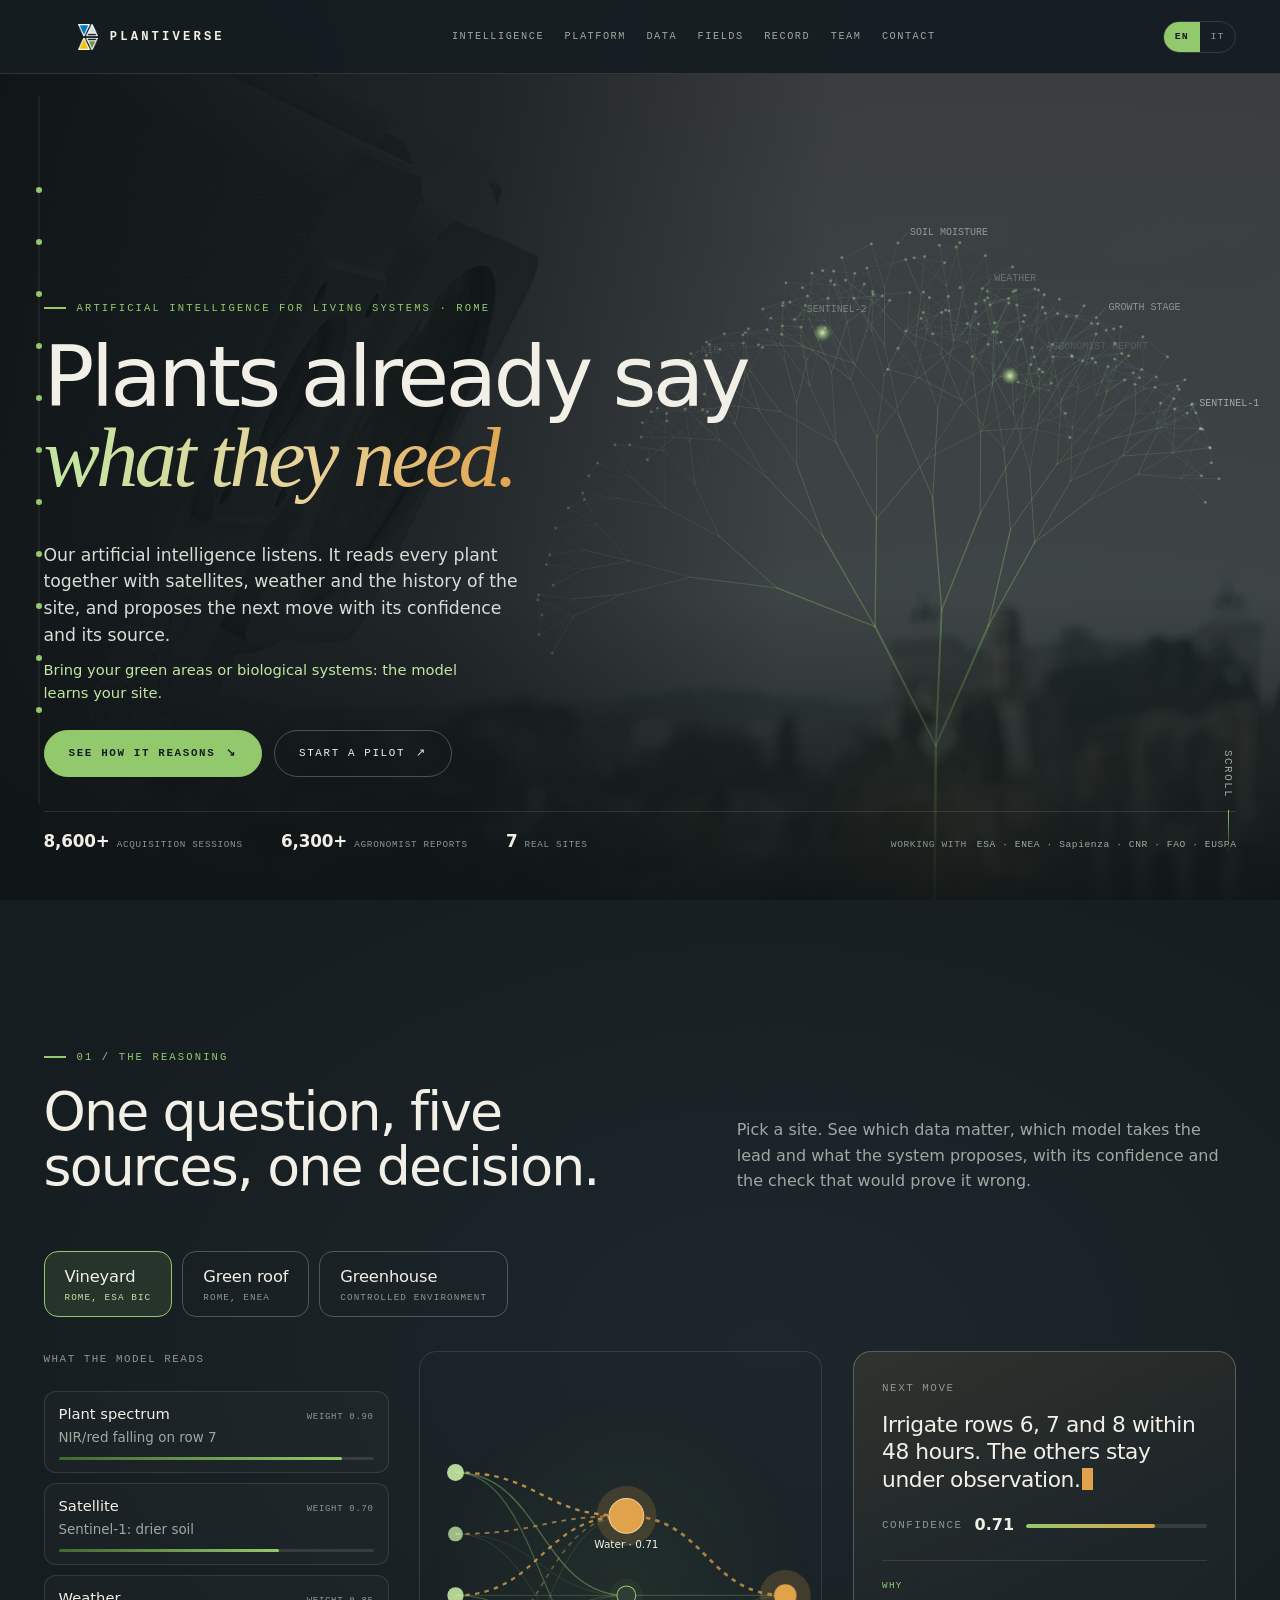
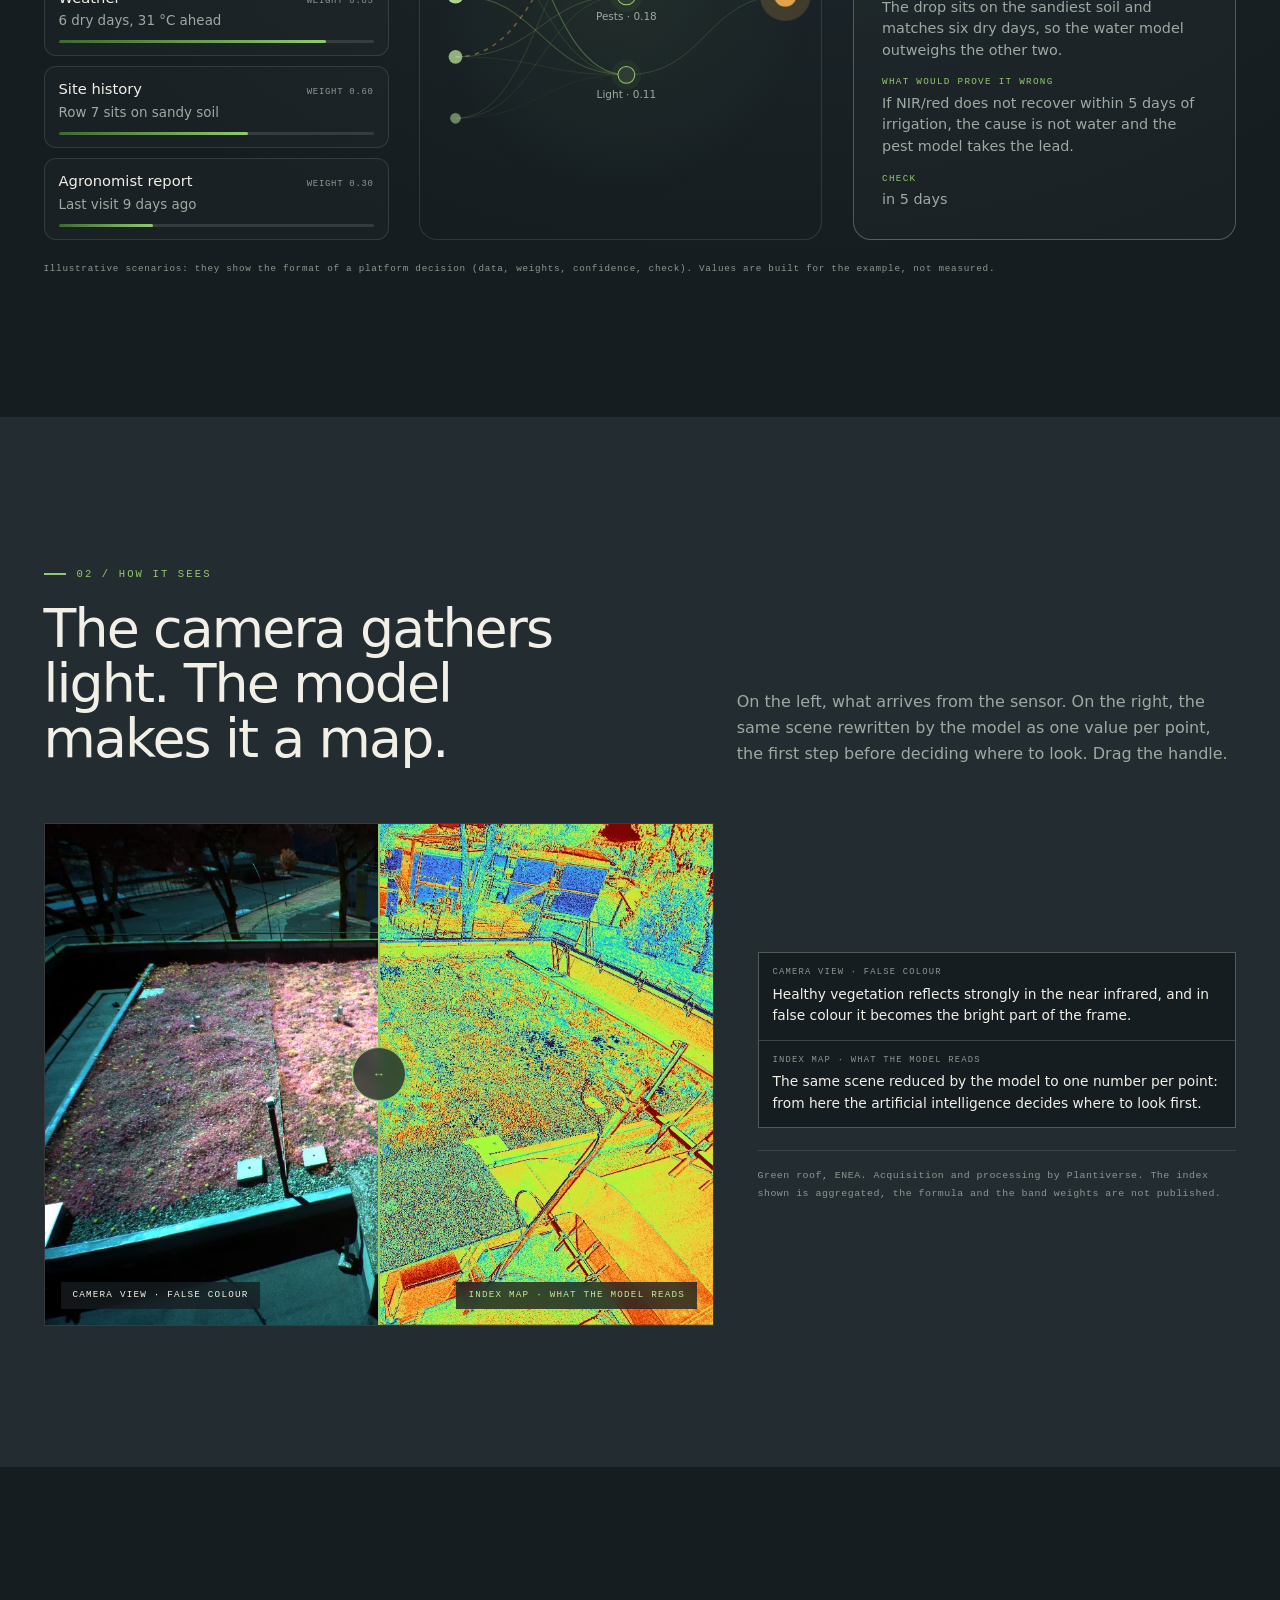
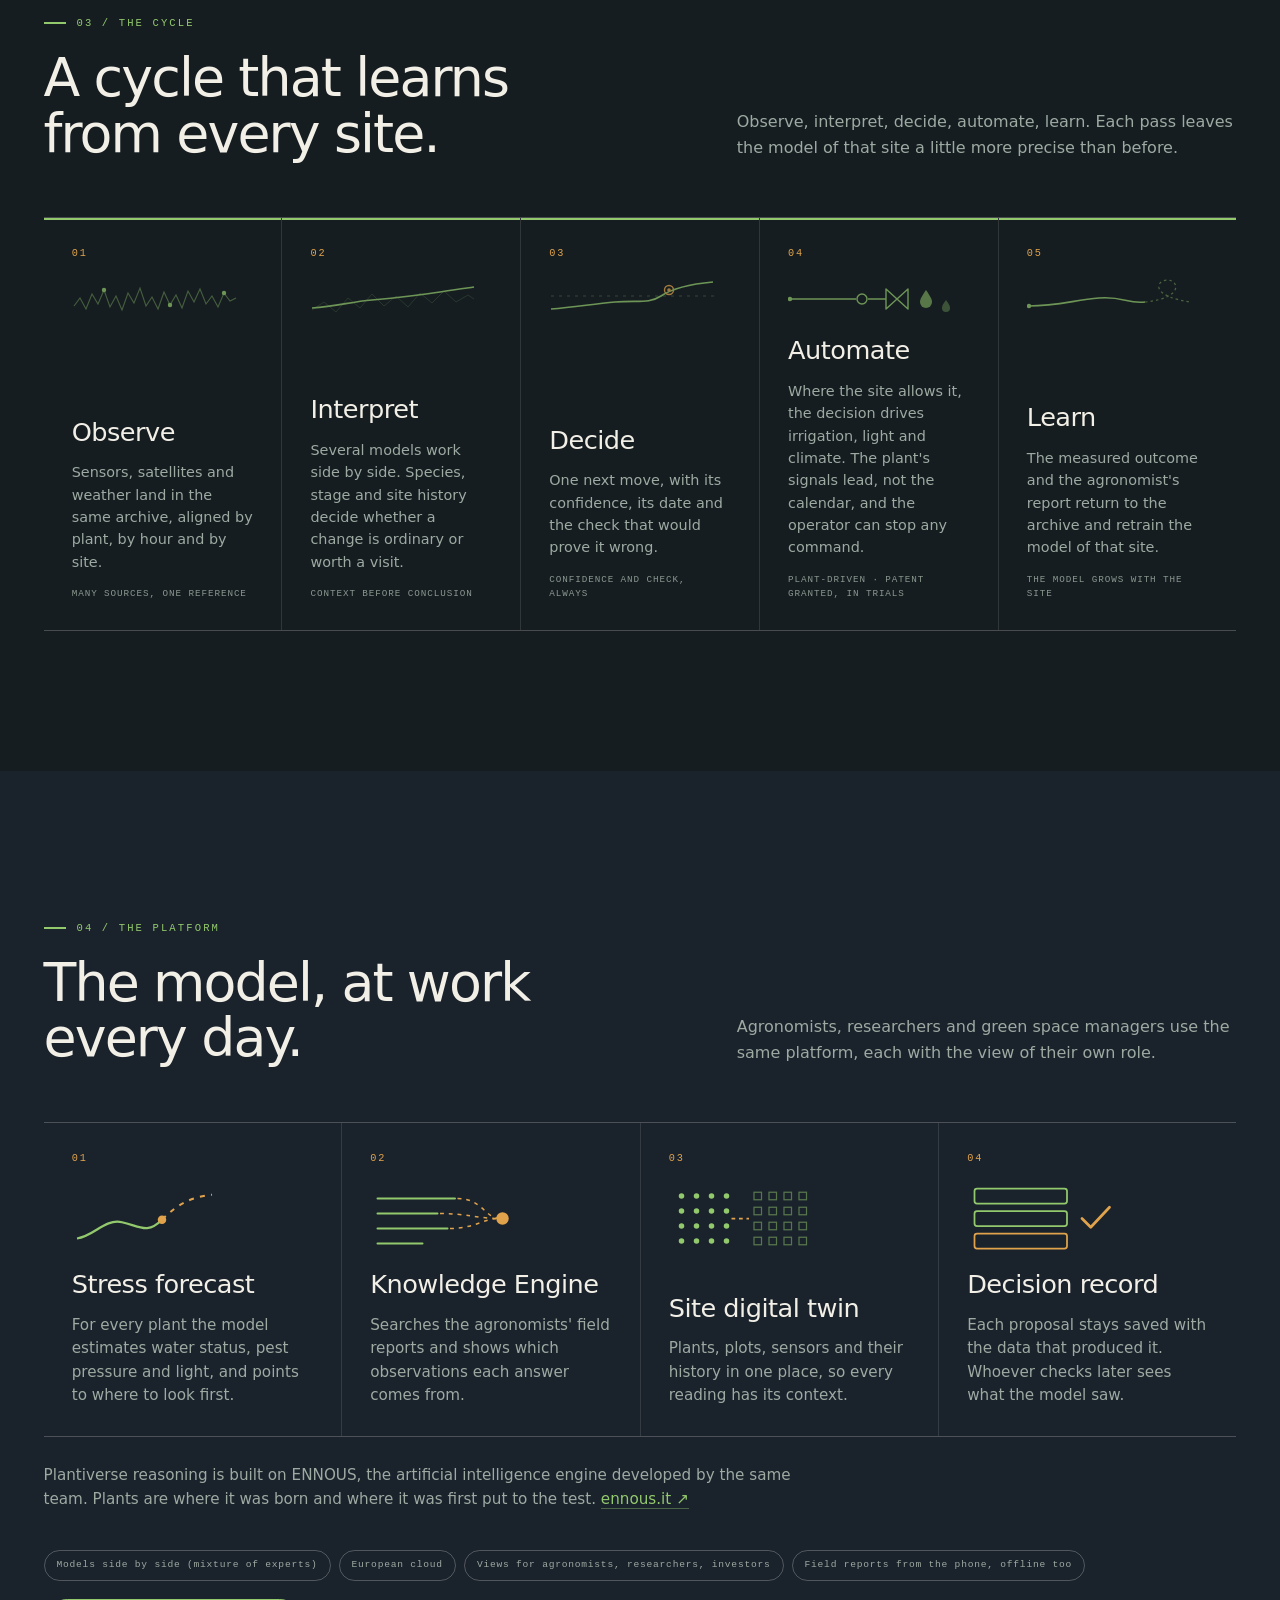
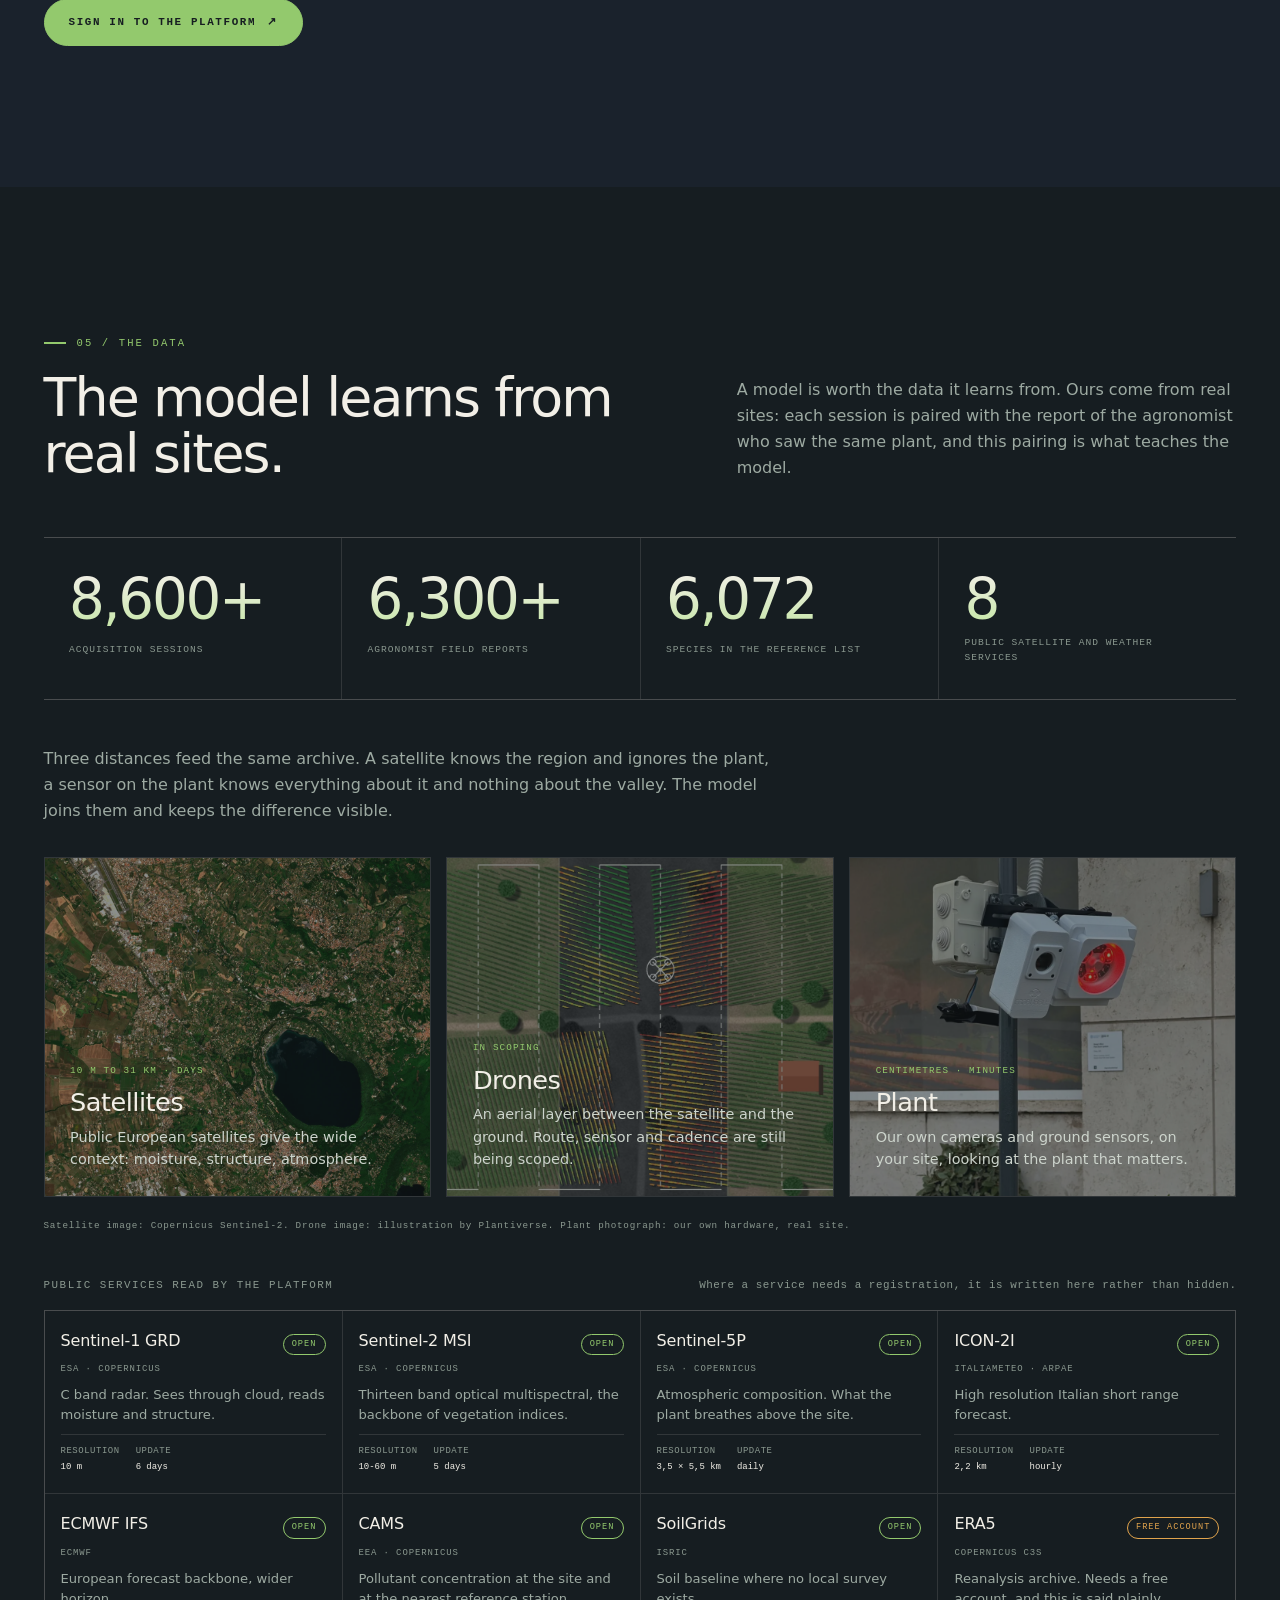
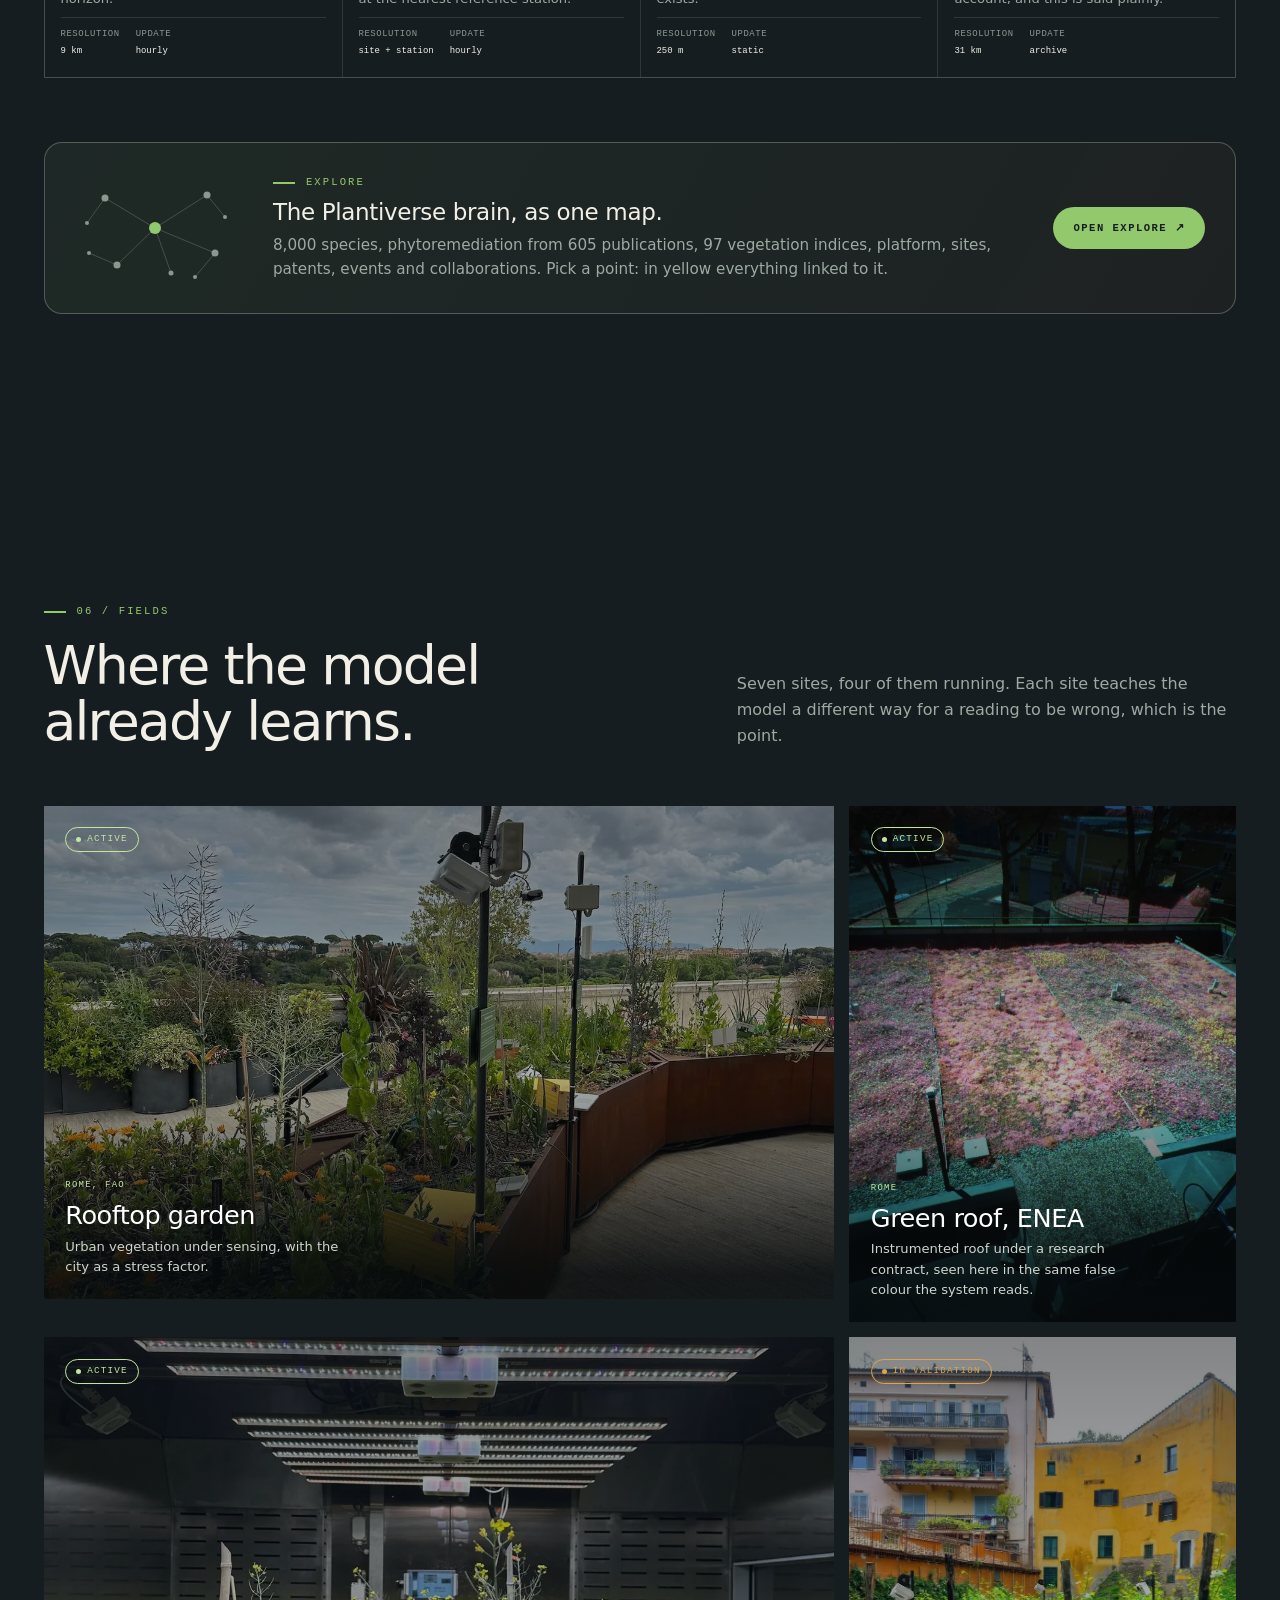
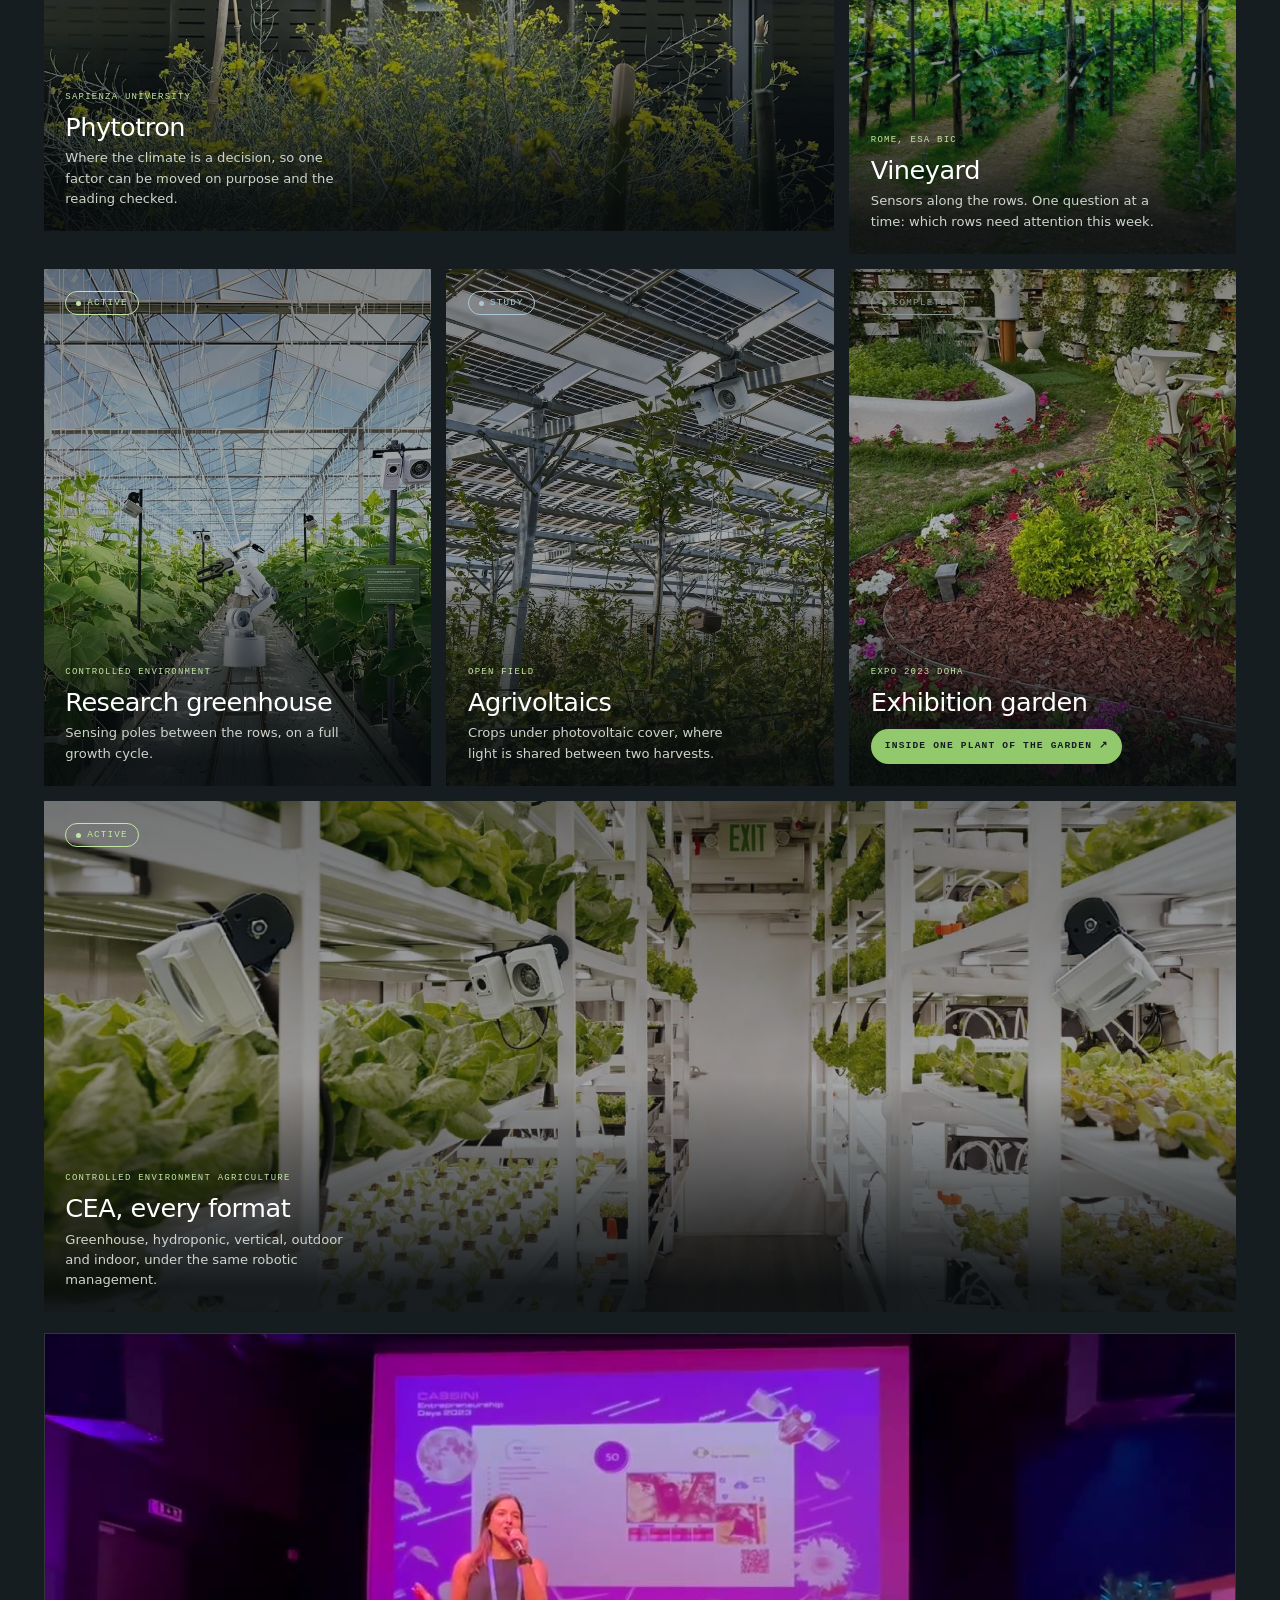
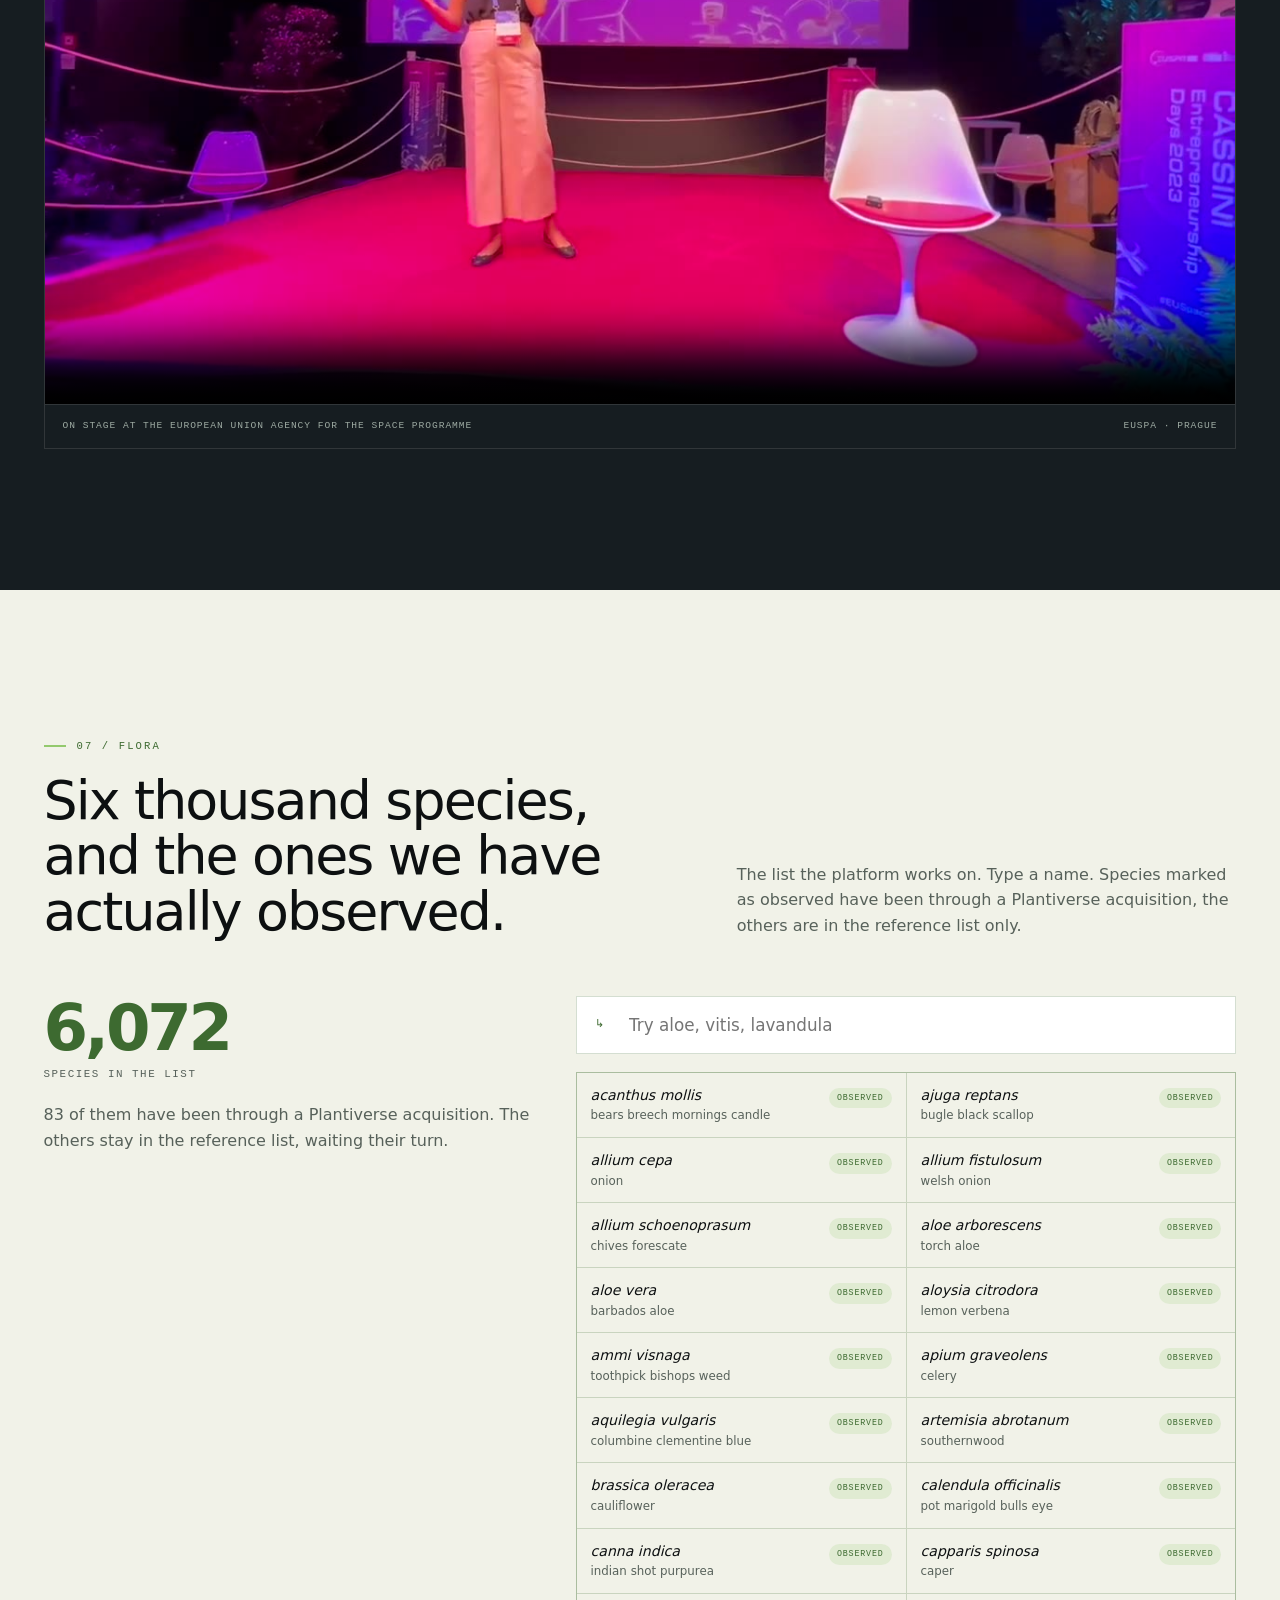
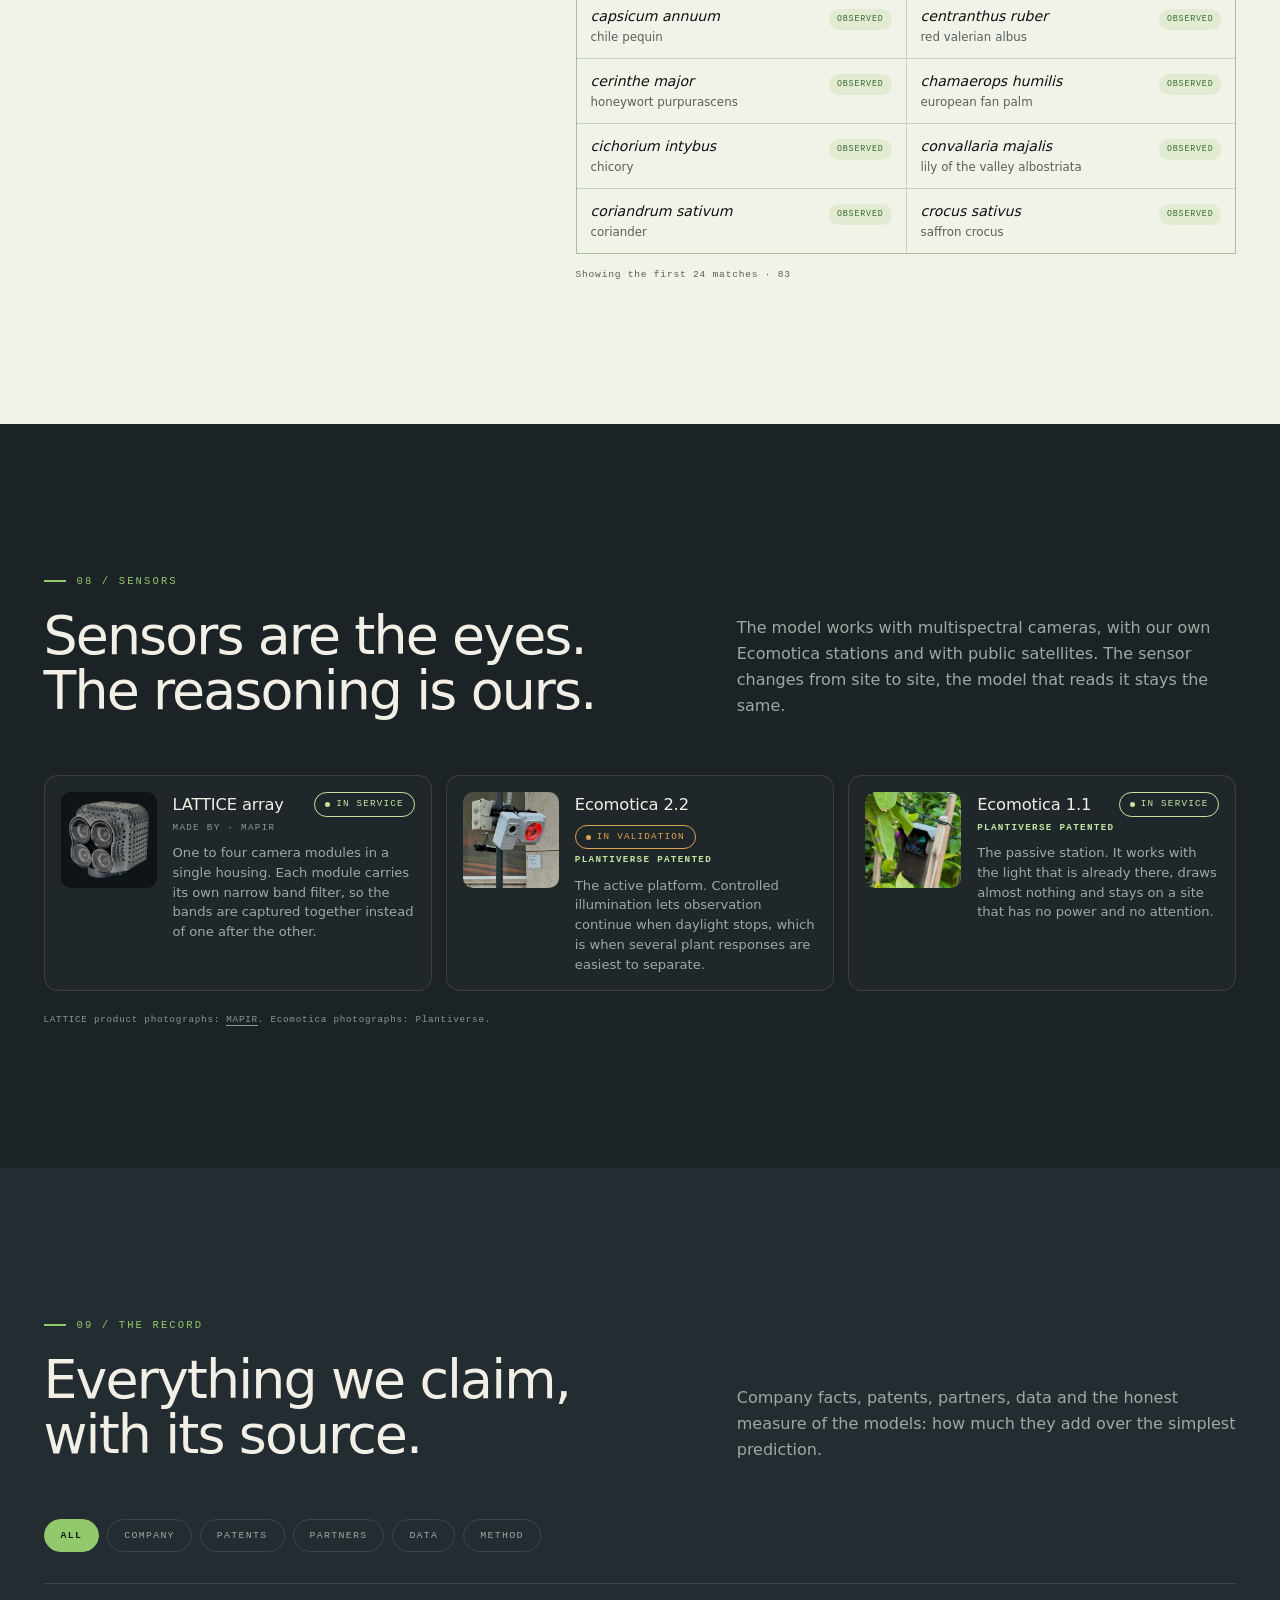
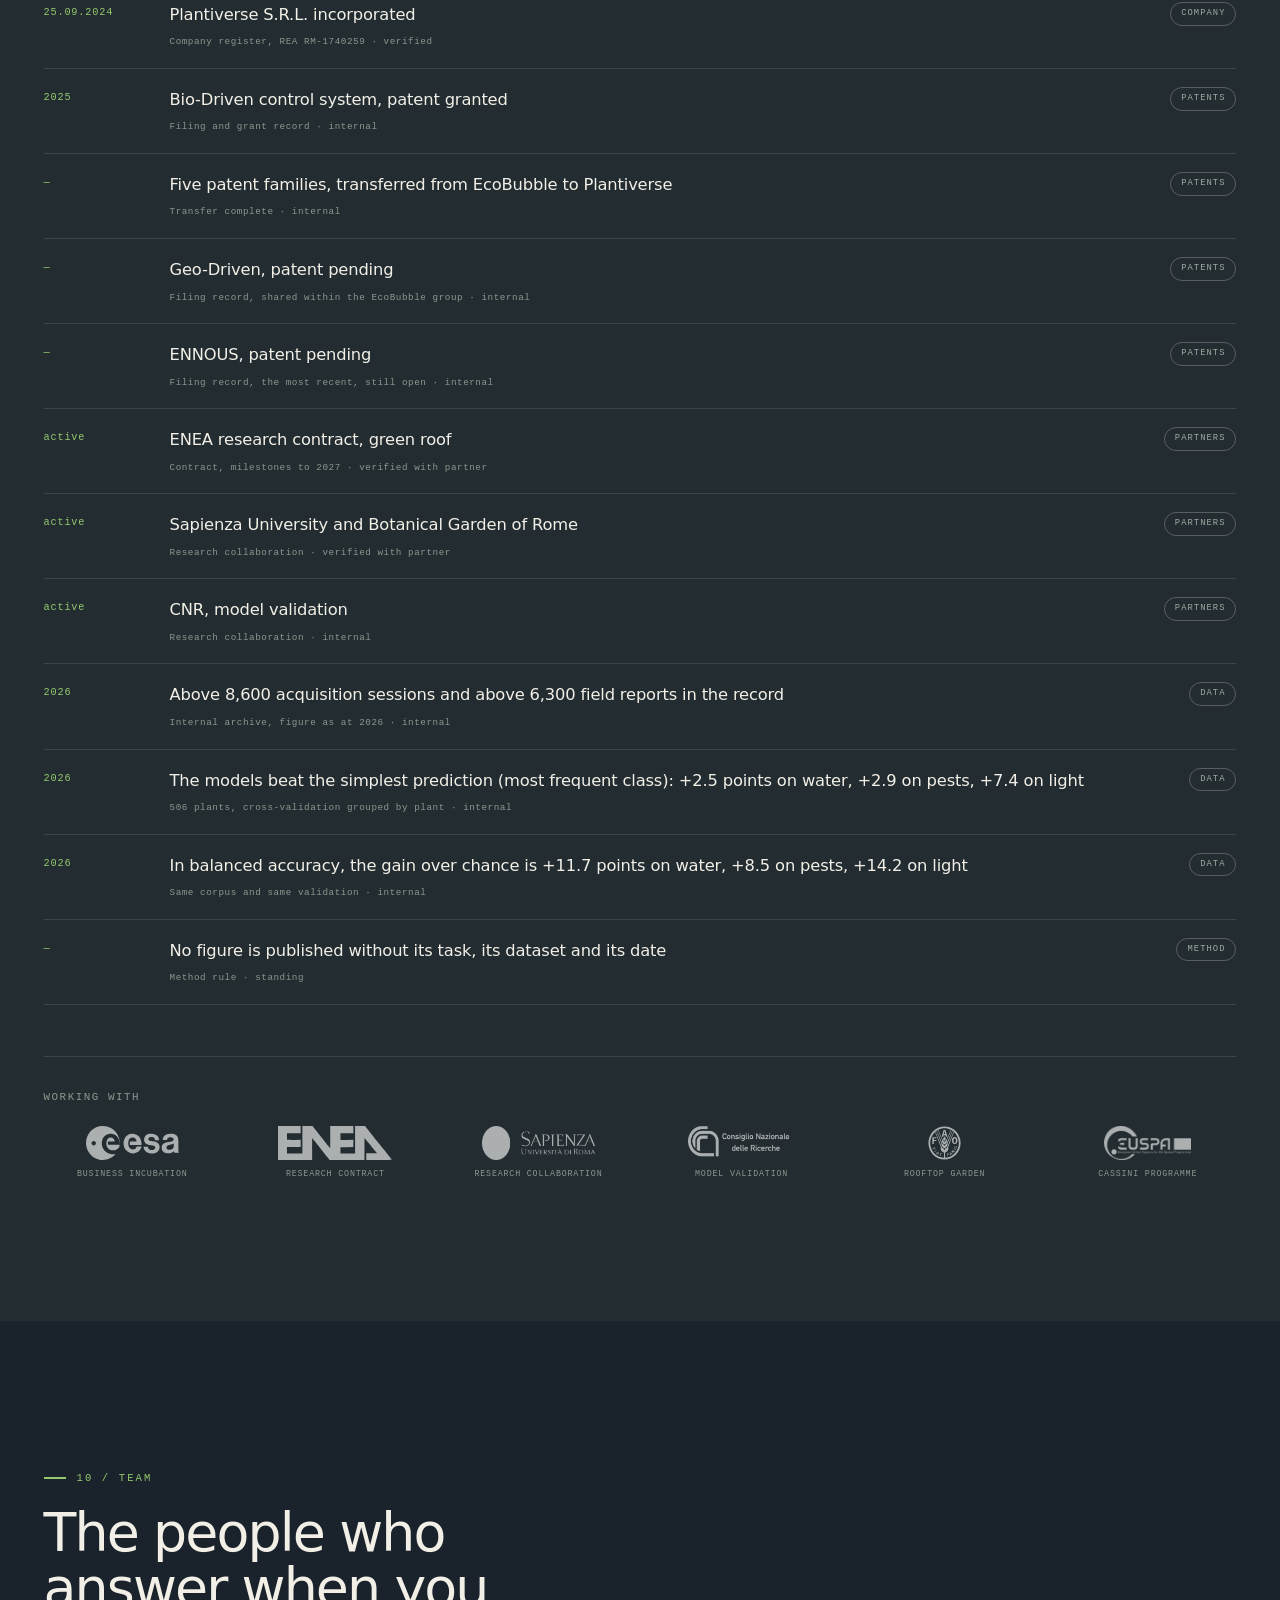
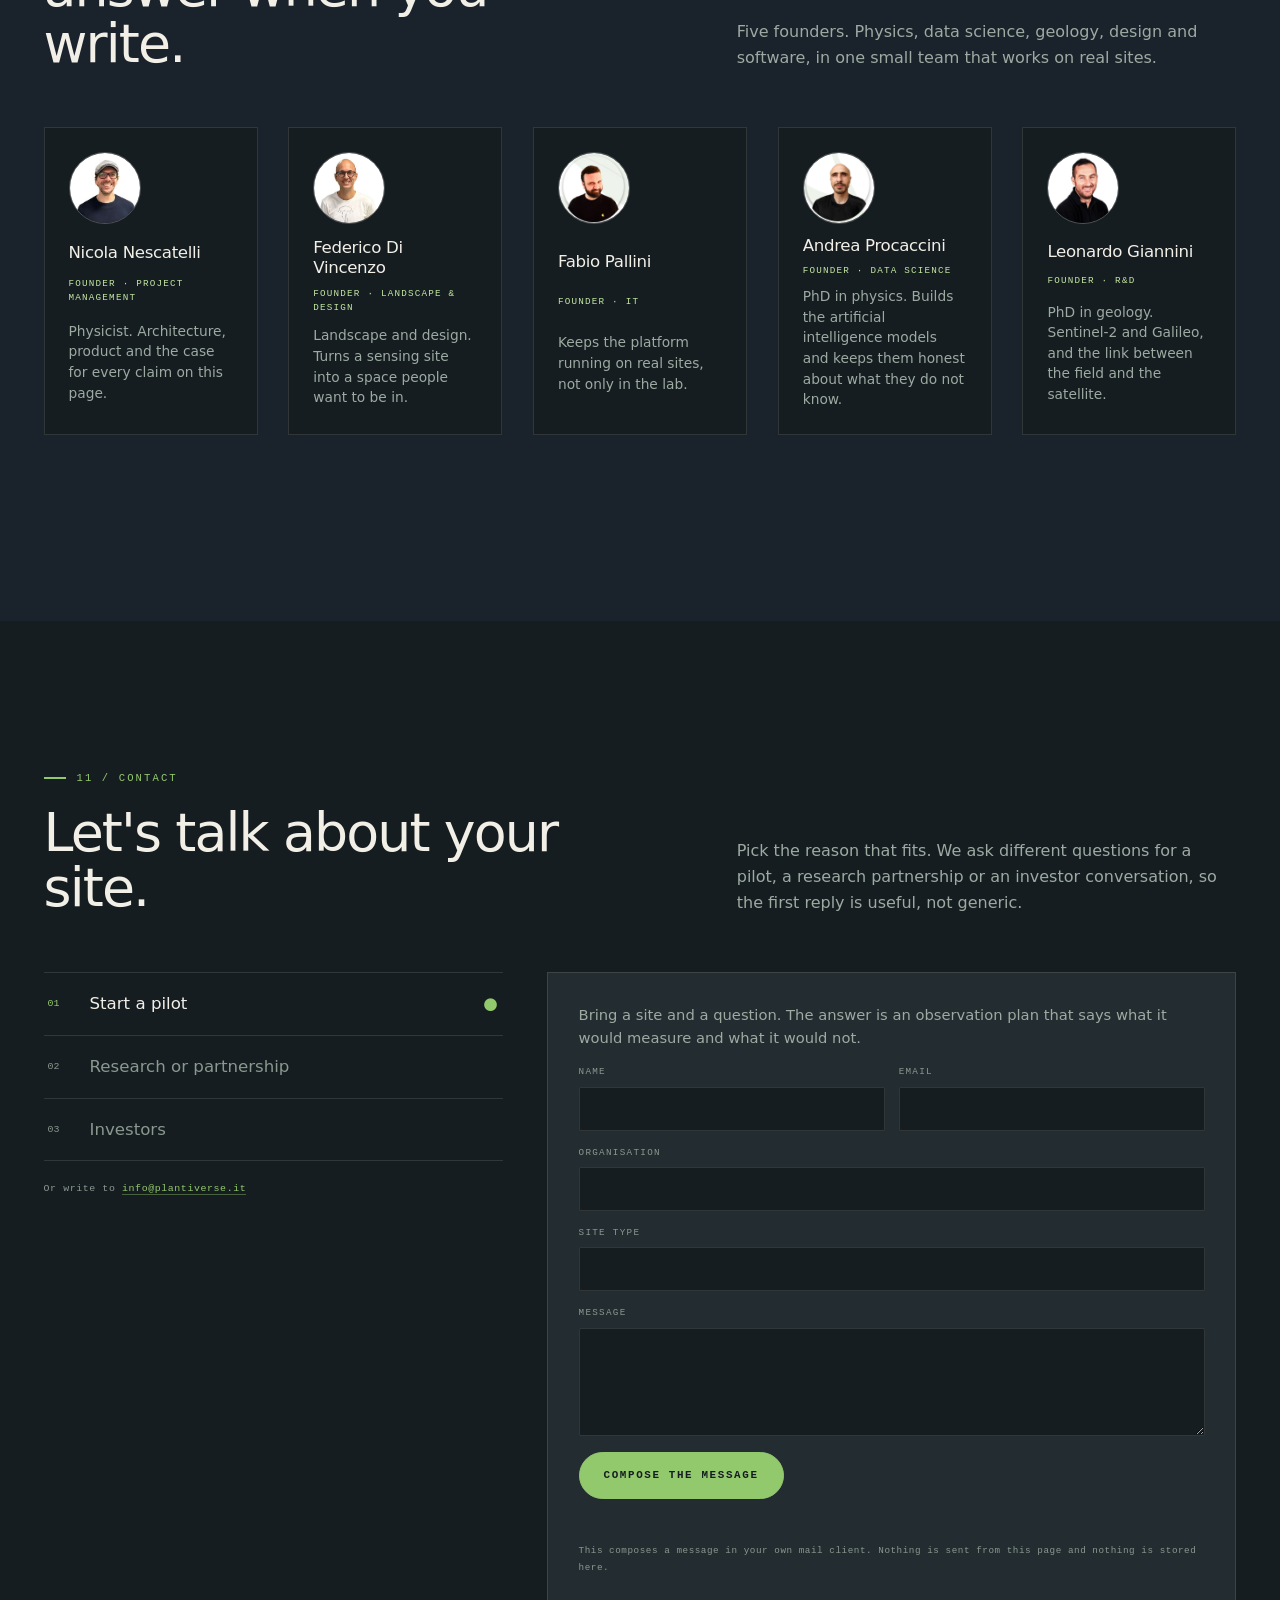
==== index.html @ 6e0a0356 "Sito Plantiverse: versione AI ufficiale con Esplora e privacy" ====
<!doctype html>
<html lang="en">
<head>
<meta charset="utf-8">
<meta name="viewport" content="width=device-width, initial-scale=1">
<meta name="theme-color" content="#11171a">
<title>Plantiverse · artificial intelligence that listens to plants</title>
<meta name="description" content="Plantiverse builds artificial intelligence for living systems: models that read every plant together with satellites, weather and site history, and propose the next move with its confidence and its source.">
<meta name="author" content="Plantiverse S.R.L.">
<meta name="robots" content="index,follow">
<link rel="canonical" href="https://www.plantiverse.it/">
<meta property="og:type" content="website">
<meta property="og:site_name" content="Plantiverse">
<meta property="og:locale" content="en_GB">
<meta property="og:title" content="Plantiverse · artificial intelligence that listens to plants">
<meta property="og:description" content="Models that read every plant together with satellites, weather and site history, and propose the next move with its confidence and its source.">
<meta property="og:image" content="assets/brand/og-card.jpg">
<meta property="og:image:width" content="1200">
<meta property="og:image:height" content="630">
<meta name="twitter:card" content="summary_large_image">
<meta name="twitter:image" content="assets/brand/og-card.jpg">
<link rel="icon" type="image/png" href="assets/brand/favicon-128.png">
<link rel="apple-touch-icon" href="assets/brand/favicon-128.png">
<link rel="stylesheet" href="assets/css/nova.css">
<link rel="stylesheet" href="assets/css/ai.css">
<noscript><style>.rise{opacity:1;transform:none}</style></noscript>
<script type="application/ld+json">
{
  "@context": "https://schema.org",
  "@type": "Organization",
  "name": "Plantiverse S.R.L.",
  "url": "https://www.plantiverse.it/",
  "description": "Spinoff of EcoBubble building artificial intelligence for living systems: models side by side that read plant sensing, satellites, weather and site history, with a digital twin and decision support.",
  "foundingDate": "2024-09-25",
  "email": "info@plantiverse.it",
  "address": { "@type": "PostalAddress", "streetAddress": "Via Benadir 8", "postalCode": "00199", "addressLocality": "Rome", "addressCountry": "IT" },
  "parentOrganization": { "@type": "Organization", "name": "EcoBubble" },
  "knowsAbout": ["artificial intelligence", "machine learning for plants", "decision support", "digital twin", "multispectral sensing", "precision viticulture", "controlled environment agriculture"]
}
</script>
</head>
<body>

<a class="skip" href="#main" data-i18n="skip">Skip to content</a>

<nav class="spine" id="spine" aria-label="Section index">
  <span class="spine__fill" id="spineFill" aria-hidden="true"></span>
  <div class="spine__list">
    <a class="spine__dot" href="#mind" data-sec="mind"><i></i><span data-i18n="nav.mind">Intelligence</span></a>
    <a class="spine__dot" href="#machine" data-sec="machine"><i></i><span data-i18n="nav.machine">Vision</span></a>
    <a class="spine__dot" href="#sequence" data-sec="sequence"><i></i><span data-i18n="nav.sequence">Cycle</span></a>
    <a class="spine__dot" href="#platform" data-sec="platform"><i></i><span data-i18n="nav.platform">Platform</span></a>
    <a class="spine__dot" href="#data" data-sec="data"><i></i><span data-i18n="nav.data">Data</span></a>
    <a class="spine__dot" href="#fields" data-sec="fields"><i></i><span data-i18n="nav.fields">Fields</span></a>
    <a class="spine__dot" href="#flora" data-sec="flora"><i></i><span data-i18n="nav.flora">Flora</span></a>
    <a class="spine__dot" href="#instruments" data-sec="instruments"><i></i><span data-i18n="nav.instruments">Sensors</span></a>
    <a class="spine__dot" href="#record" data-sec="record"><i></i><span data-i18n="nav.record">Record</span></a>
    <a class="spine__dot" href="#team" data-sec="team"><i></i><span data-i18n="nav.team">Team</span></a>
    <a class="spine__dot" href="#contact" data-sec="contact"><i></i><span data-i18n="nav.contact">Contact</span></a>
  </div>
</nav>

<header class="top">
  <div class="wrap top__in">
    <a class="brand" href="#top" aria-label="Plantiverse, home">
      <img src="assets/brand/mark-white-96.png" srcset="assets/brand/mark-white-96.png 96w, assets/brand/mark-white-192.png 192w" width="96" height="126" alt="" aria-hidden="true">
      <span>PLANTIVERSE</span>
    </a>
    <nav class="nav" aria-label="Primary">
      <a href="#mind" data-i18n="nav.mind">Intelligence</a>
      <a href="#platform" data-i18n="nav.platform">Platform</a>
      <a href="#data" data-i18n="nav.data">Data</a>
      <a href="#fields" data-i18n="nav.fields">Fields</a>
      <a href="#record" data-i18n="nav.record">Record</a>
      <a href="#team" data-i18n="nav.team">Team</a>
      <a href="#contact" data-i18n="nav.contact">Contact</a>
    </nav>
    <div class="top__side">
      <div class="lang" role="group" data-i18n-aria="lang.aria" aria-label="Language">
        <button type="button" data-lang="en" aria-pressed="true">EN</button>
        <button type="button" data-lang="it" aria-pressed="false">IT</button>
      </div>
      <button class="burger" type="button" id="burger" aria-expanded="false" aria-controls="drawer">
        <i aria-hidden="true"><b></b><b></b><b></b></i><span data-menu-label data-i18n="nav.menu">Menu</span>
      </button>
    </div>
  </div>
</header>

<nav class="drawer" id="drawer" aria-label="Mobile">
  <a href="#mind"><span data-i18n="nav.mind">Intelligence</span><span>01</span></a>
  <a href="#machine"><span data-i18n="nav.machine">Vision</span><span>02</span></a>
  <a href="#sequence"><span data-i18n="nav.sequence">Cycle</span><span>03</span></a>
  <a href="#platform"><span data-i18n="nav.platform">Platform</span><span>04</span></a>
  <a href="#data"><span data-i18n="nav.data">Data</span><span>05</span></a>
  <a href="#fields"><span data-i18n="nav.fields">Fields</span><span>06</span></a>
  <a href="#flora"><span data-i18n="nav.flora">Flora</span><span>07</span></a>
  <a href="#instruments"><span data-i18n="nav.instruments">Sensors</span><span>08</span></a>
  <a href="#record"><span data-i18n="nav.record">Record</span><span>09</span></a>
  <a href="#team"><span data-i18n="nav.team">Team</span><span>10</span></a>
  <a href="#contact"><span data-i18n="nav.contact">Contact</span><span>11</span></a>
</nav>

<main id="main"><span id="top"></span>

<!-- ===== hero: the plant as a neural network ===== -->
<section class="hero hero--ai">
  <div class="hero__bg hero__bg--ai">
    <img class="hero__photo" src="assets/img/photo-rome-band-1600.webp"
         srcset="assets/img/photo-rome-band-960.webp 960w, assets/img/photo-rome-band-1600.webp 1600w"
         sizes="100vw" alt="" aria-hidden="true" fetchpriority="high" decoding="async">
    <canvas id="neural" role="img" data-i18n-aria="hero.canvas" aria-label="A plant drawn as a neural network"></canvas>
  </div>
  <div class="hero__veil hero__veil--ai" aria-hidden="true"></div>
  <div class="wrap">
    <span class="eyebrow" data-i18n="hero.eyebrow">Artificial intelligence for living systems · Rome</span>
    <h1 class="display hero__title" data-i18n-html="hero.title">Plants already say<br><em>what they need.</em></h1>
    <div class="hero__foot">
      <div class="hero__copy">
        <p class="hero__lede" data-i18n="hero.lede">Our artificial intelligence listens.</p>
        <p class="hero__invite" data-i18n="hero.invite">Bring your green areas or biological systems: the model learns your site.</p>
      </div>
      <div class="btn-row">
        <a class="btn btn--fill" href="#mind"><span data-i18n="hero.cta1">See how it reasons</span> <span aria-hidden="true">&#8600;</span></a>
        <a class="btn" href="#contact"><span data-i18n="hero.cta2">Start a pilot</span> <span aria-hidden="true">&#8599;</span></a>
      </div>
    </div>
    <div class="proof">
      <div class="proof__stats" id="proofStats"></div>
      <div class="proof__partners">
        <span class="mono proof__label" data-i18n="rec.partners">Working with</span>
        <span class="proof__names" id="proofPartners"></span>
      </div>
    </div>
  </div>
  <span class="hero__scroll mono" aria-hidden="true"><span data-i18n="hero.scroll">Scroll</span></span>
</section>

<!-- ===== 01 the reasoning ===== -->
<section class="block block--mind" id="mind">
  <div class="wrap">
    <div class="head rise">
      <div>
        <span class="eyebrow" data-i18n="mind.eyebrow">01 / The reasoning</span>
        <h2 class="h2" data-i18n="mind.title">One question, five sources, one decision.</h2>
      </div>
      <p class="lede" data-i18n="mind.lede"></p>
    </div>
    <div class="mind__tabs rise" id="mindTabs" role="tablist"></div>
    <div class="mind rise rise--1">
      <div class="mind__inputs" id="mindInputs"></div>
      <div class="mind__stage"><svg id="mindGraph" viewBox="0 0 508 420" aria-hidden="true" focusable="false"></svg></div>
      <div class="mind__out" id="mindOut" aria-live="polite"></div>
    </div>
    <p class="credit" data-i18n="mind.credit"></p>
  </div>
</section>

<!-- ===== 02 how it sees ===== -->
<section class="block block--panel" id="machine">
  <div class="wrap">
    <div class="head rise">
      <div>
        <span class="eyebrow" data-i18n="machine.eyebrow">02 / How it sees</span>
        <h2 class="h2" data-i18n="machine.title">The camera gathers light. The model makes it a map.</h2>
      </div>
      <p class="lede" data-i18n="machine.lede"></p>
    </div>
    <div class="machine">
      <figure class="wipe rise" id="wipe" role="group" aria-label="Camera view compared with the index map">
        <img src="assets/nova/machine-cir.webp" alt="A green roof seen by the camera in false colour" loading="lazy" decoding="async">
        <img class="wipe__top" src="assets/nova/machine-index.webp" alt="The same roof rendered as an index map" loading="lazy" decoding="async">
        <span class="wipe__bar" aria-hidden="true"></span>
        <span class="wipe__grip"><span class="hidden-note" data-i18n="machine.drag">Drag</span><span aria-hidden="true">&#8596;</span></span>
        <figcaption class="wipe__lab wipe__lab--l" data-i18n="machine.left">Camera view · false colour</figcaption>
        <figcaption class="wipe__lab wipe__lab--r" data-i18n="machine.right">Index map · what the model reads</figcaption>
        <input class="hidden-note" id="wipeRange" type="range" min="0" max="100" value="50" aria-label="Comparison position">
      </figure>
      <div class="rise rise--1">
        <div class="steps-mini" id="wipeCopy"></div>
        <p class="machine__note" data-i18n="machine.note"></p>
      </div>
    </div>
  </div>
</section>

<!-- ===== 03 the cycle ===== -->
<section class="block" id="sequence">
  <div class="wrap">
    <div class="head rise">
      <div>
        <span class="eyebrow" data-i18n="seq.eyebrow">03 / The cycle</span>
        <h2 class="h2" data-i18n="seq.title">A cycle that learns from every site.</h2>
      </div>
      <p class="lede" data-i18n="seq.lede"></p>
    </div>
  </div>
  <div class="wrap"><div class="steps" id="steps"></div></div>
</section>

<!-- ===== 04 platform ===== -->
<section class="block block--midnight" id="platform">
  <div class="wrap">
    <div class="head rise">
      <div>
        <span class="eyebrow" data-i18n="plat.eyebrow">04 / The platform</span>
        <h2 class="h2" data-i18n="plat.title">The model, at work every day.</h2>
      </div>
      <p class="lede" data-i18n="plat.lede"></p>
    </div>
    <div class="caps" id="caps"></div>
    <p class="plat__ennous rise"><span data-i18n="plat.ennous">Plantiverse reasoning is built on ENNOUS, the artificial intelligence engine developed by the same team. Plants are where it was born and where it was first put to the test.</span> <a href="https://www.ennous.it" target="_blank" rel="noopener">ennous.it <span aria-hidden="true">&#8599;</span></a></p>
    <div class="plat__foot rise">
      <div class="chips" id="chips"></div>
      <a class="btn btn--fill" href="https://platform.plantiverse.it/login" target="_blank" rel="noopener"><span data-i18n="plat.cta">Sign in to the platform</span> <span aria-hidden="true">&#8599;</span></a>
    </div>
  </div>
</section>

<!-- ===== 05 data ===== -->
<section class="block" id="data">
  <div class="wrap">
    <div class="head rise">
      <div>
        <span class="eyebrow" data-i18n="data.eyebrow">05 / The data</span>
        <h2 class="h2" data-i18n="data.title">The model learns from real sites.</h2>
      </div>
      <p class="lede" data-i18n="data.lede"></p>
    </div>
    <div class="counters rise" id="counters"></div>
    <p class="lede data__sub rise" data-i18n="data.sub"></p>
    <div class="horizons rise" id="horizons"></div>
    <p class="credit" data-i18n="data.credit"></p>
    <div class="feeds rise rise--1">
      <div class="feeds__head">
        <span class="mono" style="color:var(--on-dark-low)" data-i18n="data.sources">Public services read by the platform</span>
        <span class="mono" style="color:var(--on-dark-low);text-transform:none;letter-spacing:.05em" data-i18n="data.honest"></span>
      </div>
      <div class="feed-grid" id="feeds"></div>
    </div>
    <a class="explore rise" href="esplora.html">
      <svg class="explore__map" viewBox="0 0 160 110" aria-hidden="true">
        <g stroke="currentColor" stroke-width="0.8" opacity="0.45"><path d="M80 55 L30 25 M80 55 L132 22 M80 55 L140 80 M80 55 L42 92 M80 55 L96 100 M30 25 L12 50 M132 22 L150 44 M42 92 L14 80 M140 80 L120 104"/></g>
        <g fill="currentColor"><circle cx="30" cy="25" r="3.5"/><circle cx="132" cy="22" r="3.5"/><circle cx="140" cy="80" r="3.5"/><circle cx="42" cy="92" r="3.5"/><circle cx="96" cy="100" r="2.5"/><circle cx="12" cy="50" r="2"/><circle cx="150" cy="44" r="2"/><circle cx="14" cy="80" r="2"/><circle cx="120" cy="104" r="2"/></g>
        <circle cx="80" cy="55" r="6" class="explore__hub"/>
      </svg>
      <span class="explore__txt">
        <span class="eyebrow" data-i18n="explore.eyebrow">Explore</span>
        <b data-i18n="explore.title">The Plantiverse brain, as one map.</b>
        <span data-i18n="explore.line">Ask about a site, a sensor or a species. The answer is always a published entry with its source, and every link says what two entries share.</span>
      </span>
      <span class="explore__go"><span data-i18n="explore.go">Open Explore</span> <span aria-hidden="true">&#8599;</span></span>
    </a>
  </div>
</section>

<!-- ===== 06 fields ===== -->
<section class="block" id="fields">
  <div class="wrap">
    <div class="head rise">
      <div>
        <span class="eyebrow" data-i18n="fields.eyebrow">06 / Fields</span>
        <h2 class="h2" data-i18n="fields.title">Where the model already learns.</h2>
      </div>
      <p class="lede" data-i18n="fields.lede"></p>
    </div>
    <div class="mosaic rise" id="mosaic"></div>
    <figure class="film rise rise--1">
      <video controls preload="none" poster="assets/nova/euspa-poster.jpg" playsinline>
        <source src="assets/nova/euspa.mp4" type="video/mp4">
      </video>
      <figcaption class="film__cap">
        <span data-i18n="fields.video">On stage at the European Union Agency for the Space Programme</span>
        <span>EUSPA · Prague</span>
      </figcaption>
    </figure>
  </div>
</section>

<!-- ===== 07 flora ===== -->
<section class="block block--light" id="flora">
  <div class="wrap">
    <div class="head rise">
      <div>
        <span class="eyebrow" data-i18n="flora.eyebrow">07 / Flora</span>
        <h2 class="h2" data-i18n="flora.title">Six thousand species, and the ones we have actually observed.</h2>
      </div>
      <p class="lede" data-i18n="flora.lede"></p>
    </div>
    <div class="flora">
      <div class="rise flora__count">
        <b id="floraTotal">6.072</b>
        <span class="mono" style="color:var(--on-light-mid)" data-i18n="flora.count">species in the list</span>
        <p class="lede" style="margin-top:18px" id="floraObservedLine"></p>
      </div>
      <div class="rise rise--1">
        <label class="flora__search" for="floraInput">
          <span class="mono">↳</span>
          <input id="floraInput" type="search" autocomplete="off" spellcheck="false" data-i18n-ph="flora.ph" placeholder="Try aloe, vitis, lavandula">
        </label>
        <div class="flora__out" id="floraOut"></div>
        <p class="flora__foot" id="floraFoot"></p>
      </div>
    </div>
  </div>
</section>

<!-- ===== 08 sensors, kept compact ===== -->
<section class="block block--compact" id="instruments">
  <div class="wrap">
    <div class="head rise">
      <div>
        <span class="eyebrow" data-i18n="inst.eyebrow">08 / Sensors</span>
        <h2 class="h2" data-i18n="inst.title">Sensors are the eyes. The reasoning is ours.</h2>
      </div>
      <p class="lede" data-i18n="inst.lede"></p>
    </div>
    <div class="eyes rise" id="instruments-list"></div>
    <p class="credit" data-i18n-html="inst.credit"></p>
  </div>
</section>

<!-- ===== 09 record ===== -->
<section class="block block--panel" id="record">
  <div class="wrap">
    <div class="head rise">
      <div>
        <span class="eyebrow" data-i18n="rec.eyebrow">09 / The record</span>
        <h2 class="h2" data-i18n="rec.title">Everything we claim, with its source.</h2>
      </div>
      <p class="lede" data-i18n="rec.lede"></p>
    </div>
    <div class="filters rise" id="recFilters" role="group" aria-label="Filter the record">
      <button type="button" data-f="all" aria-pressed="true" data-i18n="rec.all">All</button>
      <button type="button" data-f="company" aria-pressed="false" data-i18n="rec.company">Company</button>
      <button type="button" data-f="ip" aria-pressed="false" data-i18n="rec.ip">Patents</button>
      <button type="button" data-f="partner" aria-pressed="false" data-i18n="rec.partner">Partners</button>
      <button type="button" data-f="data" aria-pressed="false" data-i18n="rec.data">Data</button>
      <button type="button" data-f="method" aria-pressed="false" data-i18n="rec.method">Method</button>
    </div>
    <div class="rec rise" id="rec"></div>
    <div class="partners rise">
      <span class="mono" style="color:var(--on-dark-low)" data-i18n="rec.partners">Working with</span>
      <div class="partners__row" id="partners"></div>
    </div>
  </div>
</section>

<!-- ===== 10 team ===== -->
<section class="block block--midnight" id="team">
  <div class="wrap">
    <div class="head rise">
      <div>
        <span class="eyebrow" data-i18n="team.eyebrow">10 / Team</span>
        <h2 class="h2" data-i18n="team.title">The people who answer when you write.</h2>
      </div>
      <p class="lede" data-i18n="team.lede"></p>
    </div>
    <div class="team rise" id="team-list"></div>
  </div>
</section>

<!-- ===== 11 contact ===== -->
<section class="block" id="contact">
  <div class="wrap">
    <div class="head rise">
      <div>
        <span class="eyebrow" data-i18n="contact.eyebrow">11 / Contact</span>
        <h2 class="h2" data-i18n="contact.title">Let's talk about your site.</h2>
      </div>
      <p class="lede" data-i18n="contact.lede"></p>
    </div>
    <div class="router">
      <div class="rise router__side">
        <div class="intents" id="intents" role="tablist" aria-orientation="vertical"></div>
        <p class="direct"><span data-i18n="contact.direct">Or write to</span> <a href="mailto:info@plantiverse.it">info@plantiverse.it</a></p>
      </div>
      <form class="form rise rise--1" id="contactForm" novalidate>
        <p class="form__intro" id="formIntro"></p>
        <div class="fields" id="formFields"></div>
        <div class="btn-row"><button class="btn btn--fill" type="submit" id="formSubmit" data-i18n="contact.compose">Compose the message</button></div>
        <p class="form__status" id="formStatus" role="status" aria-live="polite"></p>
        <p class="form__note" data-i18n="contact.note"></p>
      </form>
    </div>
  </div>
</section>
</main>

<footer class="foot">
  <div class="wrap">
    <div class="foot__top">
      <div>
        <img class="foot__logo" src="assets/brand/logo-white-600.png" srcset="assets/brand/logo-white-600.png 600w, assets/brand/logo-white-1200.png 1200w" sizes="290px" width="600" height="110" alt="Plantiverse, plant driven systems" loading="lazy" decoding="async">
        <h2 data-i18n="footer.title">Plants already say what they need. Our artificial intelligence listens.</h2>
      </div>
      <div class="foot__col">
        <h4 data-i18n="nav.mind">Intelligence</h4>
        <ul>
          <li><a href="#mind" data-i18n="nav.mind">Intelligence</a></li>
          <li><a href="#platform" data-i18n="nav.platform">Platform</a></li>
          <li><a href="#data" data-i18n="nav.data">Data</a></li>
          <li><a href="#fields" data-i18n="nav.fields">Fields</a></li>
          <li><a href="https://platform.plantiverse.it/login" target="_blank" rel="noopener">platform.plantiverse.it</a></li>
        </ul>
      </div>
      <div class="foot__col">
        <h4 data-i18n="nav.record">Record</h4>
        <ul>
          <li><a href="#flora" data-i18n="nav.flora">Flora</a></li>
          <li><a href="#instruments" data-i18n="nav.instruments">Sensors</a></li>
          <li><a href="#record" data-i18n="nav.record">Record</a></li>
          <li><a href="#team" data-i18n="nav.team">Team</a></li>
          <li><a href="mailto:info@plantiverse.it">info@plantiverse.it</a></li>
        </ul>
      </div>
    </div>
    <div class="foot__end">
      <span data-i18n="footer.addr">Plantiverse S.R.L. · Via Benadir 8, 00199 Rome · REA RM-1740259</span>
      <span data-i18n-html="footer.img"></span>
      <span><a href="privacy.html" data-i18n="footer.privacy">Privacy</a> · <a href="#top" data-i18n="footer.top">Back to top</a></span>
    </div>
  </div>
</footer>

<script src="assets/js/nova-content.js"></script>
<script src="assets/js/ai-content.js"></script>
<script src="assets/js/ai.js"></script>
<script src="assets/js/flora-data.js" defer></script>
</body>
</html>
---- assets/css/nova.css ----
/* =========================================================================
   Plantiverse — nova
   The page is one continuous record: a spine on the left fills as the visitor
   goes down, and every block is one step of the same sequence.
   1 tokens · 2 base · 3 spine & header · 4 hero · 5 sequence · 6 machine view
   7 data · 8 instruments · 9 fields · 10 flora · 11 record · 12 contact
   13 footer · 14 motion · 15 responsive
   ========================================================================= */

/* --- 1 tokens ----------------------------------------------------------- */
:root {
  --void: #161d21;
  --deep: #1b2327;
  --panel: #232c30;
  --raise: #2e383d;
  --midnight: #1a222c;
  --paper: #f1f2e8;
  --paper-2: #e4e9d8;

  --chloro: #93c96d;
  --chloro-soft: #c2e6a2;
  --chloro-deep: #3d6a30;
  --amber: #e0a34c;
  --ice: #a8c8d8;
  --blue: #2472ae;

  --on-dark: #f2efe7;
  --on-dark-mid: #9daaa2;
  --on-dark-low: #8a988f;
  --on-light: #0d1011;
  --on-light-mid: #57615a;

  --line: rgba(242, 239, 231, 0.12);
  --line-strong: rgba(242, 239, 231, 0.26);
  --line-light: rgba(61, 106, 48, 0.22);

  --sans: "Helvetica Neue", Inter, ui-sans-serif, system-ui, -apple-system, "Segoe UI", sans-serif;
  --serif: "Iowan Old Style", "Palatino Linotype", Palatino, Charter, Georgia, serif;
  --mono: ui-monospace, "SF Mono", "SFMono-Regular", Menlo, Consolas, monospace;

  --rail: 78px;
  --gutter: clamp(20px, 3.4vw, 54px);
  --block: clamp(88px, 11vw, 172px);
  --ease: cubic-bezier(0.22, 0.61, 0.36, 1);
}

/* --- 2 base ------------------------------------------------------------- */
*, *::before, *::after { box-sizing: border-box; }
html { scroll-padding-top: 92px; -webkit-text-size-adjust: 100%; }
body {
  margin: 0;
  background: var(--void);
  color: var(--on-dark);
  font: 16px/1.55 var(--sans);
  overflow-x: hidden;
  -webkit-font-smoothing: antialiased;
}
img, video { display: block; max-width: 100%; }
a { color: inherit; text-decoration: none; }
button { font: inherit; color: inherit; background: none; border: 0; cursor: pointer; }
h1, h2, h3, h4, p, figure, ul, dl, dd { margin: 0; }
ul { padding: 0; list-style: none; }
:focus-visible { outline: 2px solid var(--chloro); outline-offset: 3px; border-radius: 2px; }

.skip {
  position: absolute; left: 16px; top: -60px; z-index: 300;
  background: var(--chloro); color: var(--void); padding: 12px 18px;
  font: 600 0.8rem/1 var(--sans); transition: top 0.2s var(--ease);
}
.skip:focus { top: 16px; }
.hidden-note { position: absolute; width: 1px; height: 1px; overflow: hidden; clip: rect(0 0 0 0); white-space: nowrap; }

.wrap { width: min(1340px, 100%); margin-inline: auto; padding-inline: var(--gutter); }
.block {
  padding-block: var(--block); position: relative;
  min-height: 100svh; box-sizing: border-box;
}
.block--light { background: var(--paper); color: var(--on-light); }
.block--panel { background: var(--panel); }
.block--midnight { background: var(--midnight); }

.eyebrow {
  display: inline-flex; align-items: center; gap: 11px;
  font-family: var(--mono); font-size: 0.66rem; letter-spacing: 0.2em;
  text-transform: uppercase; color: var(--chloro);
}
.eyebrow::before { content: ""; width: 22px; height: 2px; background: currentColor; flex: none; }
.block--light .eyebrow { color: var(--chloro-deep); }
.block--light .eyebrow::before { background: var(--chloro); }

.display { font-size: clamp(2.7rem, 6.6vw, 5.9rem); line-height: 0.95; letter-spacing: -0.045em; font-weight: 500; }
.h2 { font-size: clamp(1.9rem, 4.2vw, 3.6rem); line-height: 1.03; letter-spacing: -0.035em; font-weight: 500; }
.h3 { font-size: clamp(1.2rem, 2vw, 1.7rem); line-height: 1.16; letter-spacing: -0.02em; font-weight: 500; }
em, .serif { font-family: var(--serif); font-style: italic; font-weight: 400; }
.h2 em, .display em { color: var(--chloro-soft); }
.block--light .h2 em { color: var(--chloro-deep); }
.lede { font-size: clamp(0.98rem, 1.25vw, 1.12rem); line-height: 1.62; color: var(--on-dark-mid); max-width: 52ch; }
.block--light .lede { color: var(--on-light-mid); }
.mono { font-family: var(--mono); font-size: 0.68rem; letter-spacing: 0.14em; text-transform: uppercase; }

.head { display: grid; grid-template-columns: minmax(0, 1.3fr) minmax(0, 1fr); gap: clamp(20px, 3.4vw, 66px); align-items: end; margin-bottom: clamp(34px, 4.4vw, 68px); }
.head h2 { margin-top: 18px; max-width: 17ch; }

.btn {
  display: inline-flex; align-items: center; gap: 11px;
  padding: 14px 24px; border: 1px solid var(--line-strong); border-radius: 999px;
  font-family: var(--mono); font-size: 0.68rem; letter-spacing: 0.15em; text-transform: uppercase;
  transition: background 0.35s var(--ease), color 0.35s var(--ease), border-color 0.35s var(--ease), transform 0.35s var(--ease);
}
.btn:hover { transform: translateY(-2px); border-color: var(--chloro); color: var(--chloro); }
.btn--fill { background: var(--chloro); border-color: var(--chloro); color: var(--void); font-weight: 600; }
.btn--fill:hover { background: var(--chloro-soft); border-color: var(--chloro-soft); color: var(--void); }
.btn-row { display: flex; flex-wrap: wrap; gap: 12px; }

.tag {
  display: inline-flex; align-items: center; gap: 6px;
  font-family: var(--mono); font-size: 0.58rem; letter-spacing: 0.13em; text-transform: uppercase;
  padding: 4px 10px; border: 1px solid currentColor; border-radius: 999px; white-space: nowrap;
}
.tag::before { content: ""; width: 5px; height: 5px; border-radius: 50%; background: currentColor; }
.tag--on { color: var(--chloro-soft); }
.tag--val { color: var(--amber); }
.tag--study { color: var(--ice); }
.tag--done { color: var(--on-dark-low); }

/* --- 3 spine and header -------------------------------------------------- */
.spine {
  position: fixed; left: 0; top: 0; bottom: 0; width: var(--rail); z-index: 80;
  display: flex; flex-direction: column; align-items: center; justify-content: center;
  gap: 0; pointer-events: none;
}
.spine::before {
  content: ""; position: absolute; top: 96px; bottom: 96px; left: 50%;
  width: 1px; background: var(--line); transform: translateX(-50%);
}
.spine__fill {
  position: absolute; top: 96px; left: 50%; width: 1px; height: 0;
  background: linear-gradient(180deg, var(--chloro), var(--amber));
  transform: translateX(-50%); transition: height 0.25s linear;
}
.spine__list { position: relative; display: grid; gap: 26px; pointer-events: auto; }
.spine__dot {
  width: 26px; height: 26px; display: grid; place-items: center; position: relative;
}
.spine__dot i {
  width: 6px; height: 6px; border-radius: 50%; background: var(--on-dark-low);
  transition: background 0.4s var(--ease), transform 0.4s var(--ease), box-shadow 0.4s var(--ease);
}
.spine__dot.is-seen i { background: var(--chloro); }
.spine__dot.is-here i { background: var(--amber); transform: scale(1.9); box-shadow: 0 0 0 5px rgba(224, 163, 76, 0.14); }
.spine__dot span {
  position: absolute; left: 30px; white-space: nowrap;
  font-family: var(--mono); font-size: 0.56rem; letter-spacing: 0.16em; text-transform: uppercase;
  color: var(--on-dark-low); opacity: 0; transform: translateX(-6px);
  transition: opacity 0.3s var(--ease), transform 0.3s var(--ease);
}
.spine__dot:hover span, .spine__dot:focus-visible span { opacity: 1; transform: none; color: var(--on-dark); }

.top {
  position: fixed; inset: 0 0 auto 0; z-index: 90; height: 74px;
  background: rgba(22, 29, 33, 0.94);
  backdrop-filter: saturate(150%) blur(16px); -webkit-backdrop-filter: saturate(150%) blur(16px);
  border-bottom: 1px solid var(--line);
}
.top__in { height: 74px; display: flex; align-items: center; justify-content: space-between; gap: 18px; padding-left: max(var(--gutter), var(--rail)); }
.brand { display: inline-flex; align-items: center; gap: 12px; font-family: var(--mono); font-size: 0.76rem; letter-spacing: 0.26em; font-weight: 600; }
.brand img { height: 26px; width: auto; }
.nav { display: flex; align-items: center; gap: clamp(12px, 1.6vw, 26px); }
.nav a { font-family: var(--mono); font-size: 0.64rem; letter-spacing: 0.15em; text-transform: uppercase; color: var(--on-dark-mid); padding: 6px 0; position: relative; transition: color 0.3s var(--ease); }
.nav a::after { content: ""; position: absolute; left: 0; bottom: 0; width: 0; height: 1px; background: var(--chloro); transition: width 0.35s var(--ease); }
.nav a:hover, .nav a[aria-current="true"] { color: var(--on-dark); }
.nav a:hover::after, .nav a[aria-current="true"]::after { width: 100%; }
.top__side { display: flex; align-items: center; gap: 10px; }
.lang { display: inline-flex; border: 1px solid var(--line); border-radius: 999px; overflow: hidden; }
.lang button { font-family: var(--mono); font-size: 0.62rem; letter-spacing: 0.1em; padding: 7px 11px; color: var(--on-dark-low); transition: background 0.3s var(--ease), color 0.3s var(--ease); }
.lang button[aria-pressed="true"] { background: var(--chloro); color: var(--void); font-weight: 600; }
.burger { display: none; align-items: center; gap: 8px; border: 1px solid var(--line); border-radius: 999px; padding: 8px 14px; font-family: var(--mono); font-size: 0.62rem; letter-spacing: 0.13em; text-transform: uppercase; }
.burger i { display: grid; gap: 3px; width: 13px; }
.burger i b { height: 1px; background: currentColor; display: block; }

.drawer {
  position: fixed; inset: 74px 0 auto 0; z-index: 89; background: var(--void);
  border-bottom: 1px solid var(--line); padding: 20px var(--gutter) 30px; display: grid;
  transform: translateY(-12px); opacity: 0; visibility: hidden;
  transition: transform 0.4s var(--ease), opacity 0.3s var(--ease), visibility 0.3s;
}
.drawer.is-open { transform: none; opacity: 1; visibility: visible; }
.drawer a { display: flex; justify-content: space-between; align-items: baseline; gap: 14px; padding: 14px 0; border-bottom: 1px solid var(--line); font-size: 1.3rem; letter-spacing: -0.02em; }
.drawer a span { font-family: var(--mono); font-size: 0.6rem; color: var(--chloro); letter-spacing: 0.16em; }

/* --- 4 hero -------------------------------------------------------------- */
.hero {
  position: relative; height: 100svh; display: flex; flex-direction: column; justify-content: flex-end;
  padding-top: 130px; padding-bottom: clamp(26px, 3.6vw, 52px); overflow: hidden; isolation: isolate;
}
.hero__bg { position: absolute; inset: 0; z-index: -2; }
.hero__bg img { width: 100%; height: 100%; object-fit: cover; object-position: 34% 50%; }
.hero__veil {
  position: absolute; inset: 0; z-index: -1;
  background:
    linear-gradient(96deg, rgba(22, 29, 33, 0.95) 0%, rgba(22, 29, 33, 0.72) 40%, rgba(22, 29, 33, 0.1) 78%),
    linear-gradient(0deg, rgba(22, 29, 33, 0.94) 0%, rgba(22, 29, 33, 0.06) 46%);
}
.hero__title { margin: 20px 0 0; max-width: 15ch; }
.hero__foot { display: grid; grid-template-columns: minmax(0, 1fr) auto; gap: clamp(22px, 3.4vw, 56px); align-items: end; margin-top: clamp(26px, 3.4vw, 46px); }
.hero__copy { display: grid; gap: 10px; }
.hero__lede { color: #d8ded5; max-width: 44ch; font-size: clamp(1rem, 1.35vw, 1.16rem); }
.hero__invite { color: var(--chloro-soft); max-width: 46ch; font-size: clamp(0.92rem, 1.15vw, 1.02rem); font-weight: 500; }
.hero__meta { display: flex; flex-wrap: wrap; gap: 8px 30px; margin-top: clamp(30px, 3.6vw, 48px); padding-top: 18px; border-top: 1px solid var(--line); color: var(--on-dark-mid); }
.hero__meta b { color: var(--on-dark); font-weight: 500; }
.hero__scroll { position: absolute; right: var(--gutter); bottom: clamp(26px, 3.6vw, 52px); writing-mode: vertical-rl; color: var(--on-dark-mid); display: flex; align-items: center; gap: 12px; }
.hero__scroll::after { content: ""; width: 1px; height: 44px; background: linear-gradient(180deg, var(--chloro), transparent); animation: drip 2.6s var(--ease) infinite; }
@keyframes drip {
  0% { transform: scaleY(0.2); transform-origin: top; opacity: 0; }
  40% { transform: scaleY(1); opacity: 1; }
  100% { transform: scaleY(1); transform-origin: bottom; opacity: 0; }
}

/* --- 4b proof strip: the record's numbers, inside the hero's own fold, so
   every visitor sees them without an extra scroll ------------------------- */
.proof {
  display: flex; flex-wrap: wrap; justify-content: space-between; align-items: baseline; gap: 10px 30px;
  margin-top: clamp(22px, 3vw, 34px); padding-top: 16px; border-top: 1px solid var(--line);
}
.proof__stats { display: flex; flex-wrap: wrap; gap: clamp(18px, 3vw, 40px); }
.proof__stat { display: inline-flex; align-items: baseline; gap: 7px; white-space: nowrap; }
.proof__stat b { font-size: 1.05rem; font-weight: 600; letter-spacing: -0.01em; font-variant-numeric: tabular-nums; color: var(--on-dark); }
.proof__stat span { font-family: var(--mono); font-size: 0.58rem; letter-spacing: 0.08em; text-transform: uppercase; color: var(--on-dark-low); }
.proof__partners { display: flex; align-items: baseline; gap: 10px; flex-wrap: wrap; }
.proof__label, .proof__names { font-family: var(--mono); font-size: 0.6rem; letter-spacing: 0.06em; color: var(--on-dark-low); white-space: nowrap; }
.proof__names { color: var(--on-dark-mid); text-transform: none; }

/* --- 5 sequence ---------------------------------------------------------- */
.steps { display: grid; grid-template-columns: repeat(4, minmax(0, 1fr)); gap: 1px; background: var(--line); border-block: 1px solid var(--line); }
.step { background: var(--void); padding: clamp(20px, 2.2vw, 32px); display: flex; flex-direction: column; gap: 14px; min-height: 300px; position: relative; }
.step::after { content: ""; position: absolute; left: 0; top: 0; width: 100%; height: 2px; background: var(--chloro); transform: scaleX(0); transform-origin: left; transition: transform 0.7s var(--ease); }
.step.is-visible::after { transform: scaleX(1); }
.step__num { font-family: var(--mono); font-size: 0.64rem; letter-spacing: 0.18em; color: var(--amber); }
.step__spark { width: 100%; max-width: 168px; height: auto; color: var(--chloro); opacity: 0.7; }
.step__name { margin-top: auto; }
.step__line { color: var(--on-dark-mid); font-size: 0.9rem; }
.step__meta { font-family: var(--mono); font-size: 0.58rem; letter-spacing: 0.1em; color: var(--on-dark-low); text-transform: uppercase; }

/* --- 6 machine view ------------------------------------------------------ */
.wipe { position: relative; overflow: hidden; border: 1px solid var(--line); background: var(--deep); aspect-ratio: 4 / 3; touch-action: pan-y; cursor: ew-resize; user-select: none; }
.wipe img { position: absolute; inset: 0; width: 100%; height: 100%; object-fit: cover;
  /* senza questo il browser avvia il proprio trascinamento e la maniglia si blocca */
  pointer-events: none; -webkit-user-drag: none; user-drag: none; }
.wipe__top { clip-path: inset(0 0 0 var(--x, 50%)); }
.wipe__bar { position: absolute; top: 0; bottom: 0; left: var(--x, 50%); width: 2px; background: var(--chloro); transform: translateX(-1px); pointer-events: none; }
.wipe__grip {
  position: absolute; top: 50%; left: var(--x, 50%); transform: translate(-50%, -50%);
  width: 54px; height: 54px; border-radius: 50%; border: 1px solid var(--chloro);
  background: rgba(22, 29, 33, 0.72); backdrop-filter: blur(6px);
  display: grid; place-items: center; color: var(--chloro); pointer-events: none;
  font-family: var(--mono); font-size: 0.8rem; letter-spacing: 0;
}
.wipe__lab {
  position: absolute; bottom: 16px; padding: 6px 12px; background: rgba(22, 29, 33, 0.78);
  backdrop-filter: blur(6px); font-family: var(--mono); font-size: 0.58rem;
  letter-spacing: 0.13em; text-transform: uppercase; color: var(--on-dark); pointer-events: none;
}
.wipe__lab--l { left: 16px; }
.wipe__lab--r { right: 16px; color: var(--chloro-soft); }
.machine { display: grid; grid-template-columns: minmax(0, 1.4fr) minmax(0, 1fr); gap: clamp(24px, 3.4vw, 56px); align-items: center; }
.machine__note { font-family: var(--mono); font-size: 0.62rem; letter-spacing: 0.05em; line-height: 1.8; color: var(--on-dark-low); text-transform: none; margin-top: 22px; border-top: 1px solid var(--line); padding-top: 16px; }

/* --- 7 data -------------------------------------------------------------- */
.horizons { display: grid; grid-template-columns: repeat(3, minmax(0, 1fr)); gap: clamp(10px, 1.2vw, 18px); }
.horizon { position: relative; min-height: 340px; overflow: hidden; border: 1px solid var(--line); display: flex; flex-direction: column; justify-content: flex-end; padding: clamp(18px, 2vw, 26px); color: var(--on-dark); }
.horizon img { position: absolute; inset: 0; width: 100%; height: 100%; object-fit: cover; opacity: 0.5; transition: opacity 0.7s var(--ease), transform 1.2s var(--ease); }
.horizon::after { content: ""; position: absolute; inset: 0; background: linear-gradient(0deg, rgba(22, 29, 33, 0.97) 12%, rgba(22, 29, 33, 0.82) 42%, rgba(22, 29, 33, 0.34) 78%, rgba(22, 29, 33, 0.5) 100%); }
.horizon:hover img { opacity: 0.68; transform: scale(1.04); }
.horizon > * { position: relative; z-index: 1; }
.horizon__scale { font-family: var(--mono); font-size: 0.58rem; letter-spacing: 0.12em; text-transform: uppercase; color: var(--chloro); margin-bottom: 10px; }
.horizon p { color: #cdd4cc; font-size: 0.9rem; margin-top: 8px; }

.feeds { margin-top: clamp(28px, 3.4vw, 52px); }
.feeds__head { display: flex; flex-wrap: wrap; justify-content: space-between; align-items: baseline; gap: 14px; margin-bottom: 16px; }
.feed-grid { display: grid; grid-template-columns: repeat(4, minmax(0, 1fr)); gap: 1px; background: var(--line); border: 1px solid var(--line); }
.feed { background: var(--void); padding: 18px 16px; display: flex; flex-direction: column; gap: 8px; }
.feed__top { display: flex; justify-content: space-between; align-items: baseline; gap: 8px; }
.feed__name { font-weight: 500; letter-spacing: -0.01em; }
.feed__ag { font-family: var(--mono); font-size: 0.56rem; letter-spacing: 0.1em; text-transform: uppercase; color: var(--on-dark-low); }
.feed__d { font-size: 0.82rem; color: var(--on-dark-mid); }
.feed__nums { display: flex; gap: 16px; margin-top: auto; padding-top: 10px; border-top: 1px solid var(--line); font-family: var(--mono); font-size: 0.56rem; letter-spacing: 0.06em; color: var(--on-dark-low); text-transform: uppercase; }
.feed__nums b { display: block; color: var(--on-dark); font-weight: 500; margin-top: 3px; text-transform: none; letter-spacing: 0; }
.state { font-family: var(--mono); font-size: 0.54rem; letter-spacing: 0.12em; text-transform: uppercase; padding: 3px 8px; border-radius: 999px; border: 1px solid currentColor; white-space: nowrap; }
.state--open { color: var(--chloro); }
.state--account { color: var(--amber); }

/* --- 8 instruments ------------------------------------------------------- */
.inst { display: grid; gap: 1px; background: var(--line); border-block: 1px solid var(--line); }
.inst__row { background: var(--void); display: grid; grid-template-columns: minmax(0, 0.9fr) minmax(0, 1.1fr); gap: clamp(20px, 3vw, 56px); align-items: center; padding: clamp(26px, 3vw, 48px) 0; }
.inst__media { position: relative; display: grid; place-items: center; min-height: 300px; }
.inst__media::before {
  content: ""; position: absolute; width: 76%; aspect-ratio: 1; border-radius: 50%;
  background: radial-gradient(circle, rgba(147, 201, 109, 0.16), transparent 68%);
}
.inst__media img { position: relative; max-height: 330px; width: auto; object-fit: contain; }
.inst__media.photo img { max-height: 360px; border-radius: 2px; border: 1px solid var(--line); box-shadow: 0 30px 60px rgba(0, 0, 0, 0.45); }
.inst__media.photo::before { display: none; }
.inst__body { display: grid; gap: 14px; }
.inst__top { display: flex; flex-wrap: wrap; align-items: center; gap: 12px; }
.inst__maker { font-family: var(--mono); font-size: 0.58rem; letter-spacing: 0.14em; text-transform: uppercase; color: var(--on-dark-low); }
.inst__maker--patent { color: var(--chloro-soft); font-weight: 600; }
.inst__specs { display: grid; grid-template-columns: repeat(2, minmax(0, 1fr)); gap: 1px; background: var(--line); border: 1px solid var(--line); margin-top: 6px; }
.inst__specs div { background: var(--void); padding: 13px 14px; }
.inst__specs dt { font-family: var(--mono); font-size: 0.55rem; letter-spacing: 0.14em; text-transform: uppercase; color: var(--on-dark-low); }
.inst__specs dd { font-size: 0.86rem; margin-top: 4px; }
.credit { font-family: var(--mono); font-size: 0.58rem; letter-spacing: 0.08em; color: var(--on-dark-low); margin-top: 22px; text-transform: none; }

/* --- 9 fields ------------------------------------------------------------ */
.mosaic { display: grid; grid-template-columns: repeat(6, minmax(0, 1fr)); gap: clamp(10px, 1.2vw, 16px); }
.plot { position: relative; overflow: hidden; grid-column: span 2; aspect-ratio: 3 / 4; isolation: isolate; }
.plot--wide { grid-column: span 4; aspect-ratio: 16 / 10; }
.plot--big { grid-column: 1 / -1; aspect-ratio: 21 / 9; }
.plot img { position: absolute; inset: 0; width: 100%; height: 100%; object-fit: cover; z-index: -2; transition: transform 1.1s var(--ease); }
.plot::after { content: ""; position: absolute; inset: 0; z-index: -1; background: linear-gradient(0deg, rgba(6, 10, 12, 0.92) 5%, rgba(6, 10, 12, 0.3) 46%, rgba(6, 10, 12, 0.5) 100%); }
.plot:hover img { transform: scale(1.05); }
.plot__body { height: 100%; display: flex; flex-direction: column; justify-content: space-between; padding: clamp(16px, 1.7vw, 24px); color: #fff; }
.plot__place { font-family: var(--mono); font-size: 0.56rem; letter-spacing: 0.14em; text-transform: uppercase; color: var(--chloro-soft); }
.plot__note { font-size: 0.82rem; color: #cdd4cc; margin-top: 6px; max-width: 34ch; }

.film { margin-top: clamp(14px, 1.6vw, 22px); position: relative; overflow: hidden; border: 1px solid var(--line); }
.film video { width: 100%; height: auto; display: block; background: #000; }
.film__cap { display: flex; flex-wrap: wrap; justify-content: space-between; gap: 10px; padding: 14px 18px; border-top: 1px solid var(--line); font-family: var(--mono); font-size: 0.6rem; letter-spacing: 0.1em; text-transform: uppercase; color: var(--on-dark-mid); }

/* --- 10 flora ------------------------------------------------------------ */
.flora { display: grid; grid-template-columns: minmax(0, 0.85fr) minmax(0, 1.15fr); gap: clamp(24px, 3.4vw, 60px); align-items: start; }
.flora__search { display: flex; align-items: center; gap: 12px; border: 1px solid var(--line-light); background: #fff; padding: 4px 4px 4px 18px; }
.flora__search input { flex: 1; border: 0; outline: none; background: none; font: 1.05rem var(--sans); color: var(--on-light); padding: 14px 0; min-width: 0; }
.flora__search .mono { color: var(--chloro-deep); white-space: nowrap; padding-right: 12px; }
.flora__out { margin-top: 18px; display: grid; grid-template-columns: repeat(2, minmax(0, 1fr)); gap: 1px; background: var(--line-light); border: 1px solid var(--line-light); }
.sp { background: var(--paper); padding: 12px 14px; display: flex; justify-content: space-between; align-items: baseline; gap: 10px; }
.sp b { font-weight: 500; font-size: 0.88rem; font-style: italic; }
.sp span { display: block; font-size: 0.74rem; color: var(--on-light-mid); font-style: normal; }
.sp .mark { font-family: var(--mono); font-size: 0.52rem; letter-spacing: 0.1em; text-transform: uppercase; padding: 3px 7px; border: 1px solid currentColor; border-radius: 999px; color: rgba(13, 16, 17, 0.4); white-space: nowrap; }
.sp .mark.on { color: var(--chloro-deep); background: rgba(147, 201, 109, 0.18); border-color: transparent; }
.flora__foot { margin-top: 14px; font-family: var(--mono); font-size: 0.6rem; letter-spacing: 0.08em; color: var(--on-light-mid); }
.flora__count b { font-size: clamp(2.4rem, 5vw, 4rem); letter-spacing: -0.05em; display: block; line-height: 1; color: var(--chloro-deep); }

/* --- 11 record ----------------------------------------------------------- */
.filters { display: flex; flex-wrap: wrap; gap: 8px; margin-bottom: clamp(20px, 2.4vw, 32px); }
.filters button {
  padding: 8px 16px; border: 1px solid var(--line); border-radius: 999px;
  font-family: var(--mono); font-size: 0.62rem; letter-spacing: 0.13em; text-transform: uppercase;
  color: var(--on-dark-mid); transition: background 0.3s var(--ease), color 0.3s var(--ease), border-color 0.3s var(--ease);
}
.filters button:hover { color: var(--on-dark); border-color: var(--line-strong); }
.filters button[aria-pressed="true"] { background: var(--chloro); border-color: var(--chloro); color: var(--void); font-weight: 600; }
.rec { border-top: 1px solid var(--line); }
.rec__row { display: grid; grid-template-columns: 108px minmax(0, 1fr) auto; gap: 18px; padding: 18px 0; border-bottom: 1px solid var(--line); align-items: start; }
.rec__row.is-out { display: none; }
.rec__date { font-family: var(--mono); font-size: 0.64rem; letter-spacing: 0.08em; color: var(--chloro); padding-top: 3px; }
.rec__title { font-size: 1.02rem; font-weight: 500; letter-spacing: -0.01em; }
.rec__src { display: block; font-family: var(--mono); font-size: 0.58rem; letter-spacing: 0.06em; color: var(--on-dark-low); margin-top: 7px; line-height: 1.7; text-transform: none; }
.rec__type { font-family: var(--mono); font-size: 0.55rem; letter-spacing: 0.12em; text-transform: uppercase; padding: 4px 10px; border: 1px solid var(--line-strong); border-radius: 999px; color: var(--on-dark-mid); white-space: nowrap; }

.partners { margin-top: clamp(34px, 4vw, 60px); border-top: 1px solid var(--line); padding-top: 26px; }
.partners__row { display: grid; grid-template-columns: repeat(6, minmax(0, 1fr)); gap: clamp(14px, 2vw, 34px); align-items: center; margin-top: 18px; }
.partners__row figure { display: grid; gap: 8px; justify-items: center; text-align: center; }
.partners__row img { height: 34px; width: auto; max-width: 100%; object-fit: contain; filter: grayscale(1) brightness(0) invert(1); opacity: 0.62; transition: opacity 0.35s var(--ease); }
.partners__row figure:hover img { opacity: 1; }
.partners__row figcaption { font-family: var(--mono); font-size: 0.52rem; letter-spacing: 0.1em; text-transform: uppercase; color: var(--on-dark-low); }

/* --- 11 team --------------------------------------------------------------- */
.team { display: grid; grid-template-columns: repeat(5, minmax(0, 1fr)); gap: clamp(16px, 2.4vw, 32px); }
.member { display: grid; gap: 8px; justify-items: start; padding: clamp(16px, 2vw, 24px); border: 1px solid var(--line); background: var(--void); }
.member__img { width: 72px; height: 72px; border-radius: 50%; object-fit: cover; object-position: top center; border: 1px solid var(--line-strong); margin-bottom: 4px; }
.member__name { font-size: clamp(1rem, 1.3vw, 1.14rem); }
.member__role { font-family: var(--mono); font-size: 0.58rem; letter-spacing: 0.13em; text-transform: uppercase; color: var(--chloro-soft); }
.member__line { font-size: 0.86rem; color: var(--on-dark-mid); line-height: 1.5; }

/* --- 12 contact ---------------------------------------------------------- */
.router { display: grid; grid-template-columns: minmax(0, 0.8fr) minmax(0, 1.2fr); gap: clamp(24px, 3.4vw, 60px); align-items: start; }
.router__side { position: sticky; top: 104px; }
.intents { display: grid; border-top: 1px solid var(--line); }
.intent { display: grid; grid-template-columns: 30px minmax(0, 1fr) 16px; gap: 12px; align-items: center; padding: 18px 4px; border-bottom: 1px solid var(--line); text-align: left; color: var(--on-dark-low); font-size: clamp(1rem, 1.3vw, 1.14rem); transition: color 0.35s var(--ease), padding-left 0.35s var(--ease); }
.intent:hover { color: var(--on-dark-mid); padding-left: 8px; }
.intent[aria-selected="true"] { color: var(--on-dark); }
.intent[aria-selected="true"] .intent__n { color: var(--chloro); }
.intent__n { font-family: var(--mono); font-size: 0.62rem; }
.intent__m { opacity: 0; color: var(--chloro); }
.intent[aria-selected="true"] .intent__m { opacity: 1; }
.form { display: grid; gap: 16px; border: 1px solid var(--line); padding: clamp(20px, 2.4vw, 34px); background: var(--panel); }
.form__intro { color: var(--on-dark-mid); font-size: 0.92rem; }
.fields { display: grid; gap: 15px; }
.field { display: grid; gap: 7px; }
.field label { font-family: var(--mono); font-size: 0.58rem; letter-spacing: 0.14em; text-transform: uppercase; color: var(--on-dark-low); }
.field input, .field textarea { background: var(--void); border: 1px solid var(--line); color: var(--on-dark); padding: 12px 14px; border-radius: 2px; font: 0.95rem var(--sans); width: 100%; transition: border-color 0.3s var(--ease); }
.field textarea { min-height: 108px; resize: vertical; }
.field input:focus, .field textarea:focus { border-color: var(--chloro); outline: none; }
.pair { display: grid; grid-template-columns: repeat(2, minmax(0, 1fr)); gap: 14px; }
.form__status { font-family: var(--mono); font-size: 0.64rem; letter-spacing: 0.08em; color: var(--chloro); min-height: 1.2em; }
.form__note { font-family: var(--mono); font-size: 0.58rem; letter-spacing: 0.06em; color: var(--on-dark-low); line-height: 1.8; text-transform: none; }
.direct { margin-top: 20px; font-family: var(--mono); font-size: 0.62rem; letter-spacing: 0.06em; color: var(--on-dark-low); text-transform: none; }
.direct a { color: var(--chloro); border-bottom: 1px solid rgba(147, 201, 109, 0.4); }

/* --- 13 footer ----------------------------------------------------------- */
.foot { background: var(--void); border-top: 1px solid var(--line); padding-block: clamp(40px, 5vw, 72px) 28px; }
.foot__top { display: grid; grid-template-columns: minmax(0, 1.5fr) repeat(2, minmax(0, 1fr)); gap: clamp(22px, 3vw, 48px); }
.foot__logo { width: min(290px, 66%); height: auto; margin-bottom: 22px; }
.foot h2 { font-size: clamp(1.4rem, 2.2vw, 2rem); letter-spacing: -0.03em; max-width: 18ch; }
.foot__col h4 { font-family: var(--mono); font-size: 0.58rem; letter-spacing: 0.16em; text-transform: uppercase; color: var(--on-dark-low); margin-bottom: 12px; }
.foot__col li { padding: 4px 0; }
.foot__col a { color: var(--on-dark-mid); font-size: 0.9rem; transition: color 0.3s var(--ease); }
.foot__col a:hover { color: var(--chloro); }
.foot__end { margin-top: clamp(28px, 3.6vw, 52px); padding-top: 18px; border-top: 1px solid var(--line); display: grid; gap: 10px; font-family: var(--mono); font-size: 0.6rem; letter-spacing: 0.05em; color: var(--on-dark-low); line-height: 1.8; text-transform: none; }
.foot__end a { border-bottom: 1px solid var(--line); }
.foot__end a:hover { color: var(--chloro); }

/* --- 14 motion ----------------------------------------------------------- */
.rise { opacity: 0; transform: translateY(20px); transition: opacity 0.9s var(--ease), transform 0.9s var(--ease); }
.rise.is-visible { opacity: 1; transform: none; }
.rise--1 { transition-delay: 0.07s; } .rise--2 { transition-delay: 0.14s; } .rise--3 { transition-delay: 0.21s; }
body.is-locked { overflow: hidden; }

@media (prefers-reduced-motion: reduce) {
  html { scroll-behavior: auto; }
  *, *::before, *::after { animation-duration: 0.001ms !important; animation-iteration-count: 1 !important; transition-duration: 0.001ms !important; }
  .rise { opacity: 1; transform: none; }
  .step::after { transform: scaleX(1); }
  .hero__scroll::after { animation: none; opacity: 0.6; }
}

/* --- 15 responsive ------------------------------------------------------- */
@media (max-width: 1180px) {
  .spine { display: none; }
  .top__in { padding-left: var(--gutter); }
  .feed-grid { grid-template-columns: repeat(2, minmax(0, 1fr)); }
  .machine, .flora, .router { grid-template-columns: minmax(0, 1fr); }
  .inst__row { grid-template-columns: minmax(0, 1fr); }
  .steps { grid-template-columns: repeat(2, minmax(0, 1fr)); }
  .foot__top { grid-template-columns: repeat(2, minmax(0, 1fr)); }
  .foot__top > div:first-child { grid-column: 1 / -1; }
}

@media (max-width: 900px) {
  .nav { display: none; }
  .burger { display: inline-flex; }
  .head { grid-template-columns: minmax(0, 1fr); }
  .hero { height: 92svh; padding-top: 112px; }
  .block { min-height: 92svh; }
  .hero__title { max-width: 100%; }
  .hero__foot { grid-template-columns: minmax(0, 1fr); }
  .hero__scroll { display: none; }
  .horizons { grid-template-columns: minmax(0, 1fr); }
  .plot, .plot--wide, .plot--big { grid-column: span 6; aspect-ratio: 4 / 3; }
  .partners__row { grid-template-columns: repeat(3, minmax(0, 1fr)); gap: 22px; }
  .team { grid-template-columns: repeat(2, minmax(0, 1fr)); }
  .router__side { position: static; }
}

@media (max-width: 620px) {
  body { font-size: 15.5px; }
  .steps { grid-template-columns: minmax(0, 1fr); }
  .feed-grid { grid-template-columns: minmax(0, 1fr); }
  .inst__specs { grid-template-columns: minmax(0, 1fr); }
  .flora__out { grid-template-columns: minmax(0, 1fr); }
  .rec__row { grid-template-columns: 84px minmax(0, 1fr); }
  .rec__type { grid-column: 2; justify-self: start; }
  .pair { grid-template-columns: minmax(0, 1fr); }
  .foot__top { grid-template-columns: minmax(0, 1fr); }
  .wipe { aspect-ratio: 1 / 1; }
  .plot, .plot--wide, .plot--big { aspect-ratio: 5 / 4; }
  .team { grid-template-columns: minmax(0, 1fr); }
}
---- assets/css/ai.css ----
/* =========================================================================
   Plantiverse — ai: layer on top of nova.css
   The intelligence leads: neural hero, reasoning demo, platform, training
   asset. Sensors shrink to a compact strip.
   ========================================================================= */

/* --- hero ---------------------------------------------------------------- */
.hero--ai { background: radial-gradient(120% 90% at 78% 100%, #1d2a22 0%, #131a1d 46%, #0f1416 100%); }
.hero__bg--ai canvas { width: 100%; height: 100%; display: block; }
.hero__veil--ai {
  background:
    linear-gradient(96deg, rgba(15, 20, 22, 0.92) 0%, rgba(15, 20, 22, 0.6) 36%, rgba(15, 20, 22, 0) 62%),
    linear-gradient(0deg, rgba(15, 20, 22, 0.9) 0%, rgba(15, 20, 22, 0) 34%);
  pointer-events: none;
}
.hero--ai .hero__title em {
  background: linear-gradient(92deg, var(--chloro-soft) 0%, #e8d29a 55%, var(--amber) 100%);
  -webkit-background-clip: text; background-clip: text; color: transparent;
  padding-right: 0.08em;
}

/* --- 01 the reasoning ---------------------------------------------------- */
.block--mind { background: radial-gradient(90% 70% at 60% 40%, #1d272b 0%, var(--void) 70%); }
.mind__tabs { display: flex; flex-wrap: wrap; gap: 10px; margin-bottom: clamp(22px, 2.6vw, 36px); }
.mind__tabs button {
  display: grid; gap: 2px; text-align: left; padding: 12px 20px 11px; border: 1px solid var(--line-strong);
  border-radius: 14px; transition: border-color 0.3s var(--ease), background 0.3s var(--ease);
}
.mind__tabs button b { font-weight: 500; font-size: 1.02rem; letter-spacing: -0.01em; }
.mind__tabs button span { font-family: var(--mono); font-size: 0.58rem; letter-spacing: 0.12em; text-transform: uppercase; color: var(--on-dark-low); }
.mind__tabs button:hover { border-color: var(--chloro); }
.mind__tabs button[aria-selected="true"] { background: rgba(147, 201, 109, 0.12); border-color: var(--chloro); }
.mind__tabs button[aria-selected="true"] span { color: var(--chloro-soft); }

.mind { display: grid; grid-template-columns: minmax(0, 0.9fr) minmax(0, 1.05fr) minmax(0, 1fr); gap: clamp(18px, 2.4vw, 40px); align-items: stretch; }
.mind__cap { color: var(--on-dark-low); display: block; margin-bottom: 14px; }

.mind__inputs { display: grid; gap: 10px; align-content: start; }
.inp { padding: 11px 14px 12px; border: 1px solid var(--line); border-radius: 12px; background: rgba(255, 255, 255, 0.02); transition: opacity 0.4s var(--ease); }
.inp--mute { opacity: 0.45; }
.inp__top { display: flex; justify-content: space-between; align-items: baseline; gap: 10px; }
.inp__top b { font-weight: 500; font-size: 0.92rem; }
.inp__top .mono { font-size: 0.56rem; color: var(--on-dark-low); letter-spacing: 0.08em; }
.inp p { font-size: 0.84rem; color: var(--on-dark-mid); margin-top: 3px; line-height: 1.4; }
.inp__bar { display: block; height: 3px; border-radius: 3px; background: var(--line); margin-top: 9px; overflow: hidden; }
.inp__bar i { display: block; height: 100%; width: calc(var(--s) * 100%); background: linear-gradient(90deg, var(--chloro-deep), var(--chloro)); border-radius: 3px; transition: width 0.9s var(--ease); }

.mind__stage { position: relative; border: 1px solid var(--line); border-radius: 18px; background: radial-gradient(70% 60% at 50% 50%, rgba(147, 201, 109, 0.07), transparent 70%); display: grid; place-items: center; padding: 10px; min-height: 340px; }
.mind__stage svg { width: 100%; height: auto; max-height: 470px; overflow: visible; }
#mindGraph .e { fill: none; stroke: var(--chloro); transition: stroke-opacity 0.6s var(--ease), stroke-width 0.6s var(--ease); }
#mindGraph .e--hot { stroke: var(--amber); stroke-dasharray: 6 7; animation: flowdash 1.1s linear infinite; }
#mindGraph .n { fill: var(--chloro); transition: r 0.6s var(--ease); }
#mindGraph .n--in { fill: var(--chloro-soft); }
#mindGraph .mod .n { fill: #2f3d36; stroke: var(--chloro); stroke-width: 1.4; }
#mindGraph .mod .halo { fill: rgba(147, 201, 109, 0.06); }
#mindGraph .mod--win .n { fill: var(--amber); stroke: #f3cf93; }
#mindGraph .mod--win .halo { fill: rgba(224, 163, 76, 0.18); animation: halo 2.2s var(--ease) infinite; transform-box: fill-box; transform-origin: center; }
#mindGraph text { fill: var(--on-dark-mid); font: 500 14px var(--sans); text-anchor: middle; }
#mindGraph .mod--win text { fill: var(--on-dark); }
#mindGraph .out .n { fill: var(--amber); }
#mindGraph .out .halo { fill: rgba(224, 163, 76, 0.2); animation: halo 1.6s var(--ease) infinite; transform-box: fill-box; transform-origin: center; }
#mindGraph .out--calm .n { fill: var(--ice); }
#mindGraph .out--calm .halo { fill: rgba(168, 200, 216, 0.16); }
#mindGraph.is-on .e { animation-name: flowdash; }
#mindGraph.is-on .mod, #mindGraph.is-on .out { animation: popin 0.7s var(--ease) both; }
@keyframes flowdash { to { stroke-dashoffset: -26; } }
@keyframes halo { 0%, 100% { transform: scale(0.9); opacity: 0.8; } 50% { transform: scale(1.12); opacity: 1; } }
@keyframes popin { from { opacity: 0.2; } to { opacity: 1; } }

.mind__out { border: 1px solid var(--line-strong); border-radius: 18px; padding: clamp(20px, 2.2vw, 30px); background: linear-gradient(160deg, rgba(224, 163, 76, 0.1), rgba(255, 255, 255, 0.02) 46%); display: flex; flex-direction: column; }
.mind__move { font-size: clamp(1.2rem, 1.7vw, 1.5rem); line-height: 1.28; letter-spacing: -0.02em; min-height: 3.9em; color: var(--on-dark); }
.mind__move.is-calm { color: var(--ice); }
.mind__move::after { content: ""; display: inline-block; width: 0.5em; height: 1em; margin-left: 2px; vertical-align: -0.12em; background: var(--amber); animation: caret 1s steps(1) infinite; }
@keyframes caret { 50% { opacity: 0; } }
.mind__conf { display: grid; grid-template-columns: auto auto 1fr; align-items: center; gap: 12px; margin-top: 18px; }
.mind__conf .mono { color: var(--on-dark-low); }
.mind__conf b { font-variant-numeric: tabular-nums; font-weight: 600; }
.mind__conf > i { display: block; height: 4px; border-radius: 4px; background: var(--line); overflow: hidden; }
.mind__conf > i > i { display: block; height: 100%; background: linear-gradient(90deg, var(--chloro), var(--amber)); border-radius: 4px; animation: grow 1s var(--ease) both; transform-origin: left; }
@keyframes grow { from { transform: scaleX(0); } to { transform: scaleX(1); } }
.mind__calm { color: var(--ice); margin-top: 8px; font-size: 0.58rem; }
.mind__dl { display: grid; gap: 14px; margin-top: 22px; padding-top: 18px; border-top: 1px solid var(--line); }
.mind__dl dt { font-family: var(--mono); font-size: 0.58rem; letter-spacing: 0.14em; text-transform: uppercase; color: var(--chloro); }
.mind__dl dd { font-size: 0.9rem; color: var(--on-dark-mid); line-height: 1.5; margin-top: 3px; }

/* --- 04 platform ---------------------------------------------------------- */
.caps { display: grid; grid-template-columns: repeat(4, minmax(0, 1fr)); gap: 1px; background: var(--line); border-block: 1px solid var(--line); }
.cap { background: var(--midnight); padding: clamp(20px, 2.2vw, 32px); display: flex; flex-direction: column; gap: 14px; min-height: 290px; transition: background 0.4s var(--ease); }
.cap:hover { background: #202a35; }
.cap__icon { width: 100%; max-width: 150px; height: auto; color: var(--chloro); }
.cap__icon .dash { animation: flowdash 1.4s linear infinite; }
.cap .h3 { margin-top: auto; }
.cap__line { color: var(--on-dark-mid); font-size: 0.95rem; line-height: 1.55; }
.plat__foot { display: flex; flex-wrap: wrap; justify-content: space-between; align-items: center; gap: 18px; margin-top: clamp(26px, 3vw, 42px); }
.chips { display: flex; flex-wrap: wrap; gap: 8px; }
.chips span { font-family: var(--mono); font-size: 0.6rem; letter-spacing: 0.08em; padding: 7px 12px; border: 1px solid var(--line-strong); border-radius: 999px; color: var(--on-dark-mid); }

/* --- 05 data: the training asset ----------------------------------------- */
.counters { display: grid; grid-template-columns: repeat(4, minmax(0, 1fr)); gap: 1px; background: var(--line); border-block: 1px solid var(--line); margin-bottom: clamp(30px, 3.6vw, 54px); }
.ctr { background: var(--void); padding: clamp(22px, 2.6vw, 38px) clamp(16px, 2vw, 28px); display: grid; gap: 8px; }
.ctr b { font-size: clamp(2.2rem, 4.4vw, 3.9rem); font-weight: 500; letter-spacing: -0.04em; line-height: 1; font-variant-numeric: tabular-nums;
  background: linear-gradient(180deg, var(--on-dark), var(--chloro-soft)); -webkit-background-clip: text; background-clip: text; color: transparent; }
.ctr span { font-family: var(--mono); font-size: 0.6rem; letter-spacing: 0.1em; text-transform: uppercase; color: var(--on-dark-low); }
.data__sub { margin-bottom: clamp(22px, 2.6vw, 36px); max-width: 72ch; }

/* --- 08 sensors, compact --------------------------------------------------- */
.block--compact { min-height: 0; background: var(--deep); }
.eyes { display: grid; grid-template-columns: repeat(3, minmax(0, 1fr)); gap: 14px; }
.eye { display: grid; grid-template-columns: 96px minmax(0, 1fr); gap: 16px; align-items: start; padding: 16px; border: 1px solid var(--line); border-radius: 14px; background: rgba(255, 255, 255, 0.02); }
.eye__media { width: 96px; height: 96px; border-radius: 10px; overflow: hidden; background: #0f1416; display: grid; place-items: center; }
.eye__media img { width: 100%; height: 100%; object-fit: cover; opacity: 0.85; }
.eye__media.cut img { object-fit: contain; padding: 8px; }
.eye__top { display: flex; justify-content: space-between; align-items: center; gap: 8px; flex-wrap: wrap; }
.eye__name { font-size: 1.02rem; font-weight: 500; letter-spacing: -0.01em; }
.eye .inst__maker { display: block; margin-top: 4px; }
.eye__line { font-size: 0.82rem; line-height: 1.5; color: var(--on-dark-mid); margin-top: 8px; }

/* --- motion & responsive ---------------------------------------------------- */
@media (prefers-reduced-motion: reduce) {
  #mindGraph .e--hot, .cap__icon .dash, #mindGraph .halo, .mind__move::after { animation: none !important; }
}
@media (max-width: 1180px) {
  .mind { grid-template-columns: minmax(0, 1fr) minmax(0, 1fr); }
  .mind__out { grid-column: 1 / -1; }
  .caps { grid-template-columns: repeat(2, minmax(0, 1fr)); }
  .eyes { grid-template-columns: 1fr; }
}
@media (max-width: 900px) {
  .mind { grid-template-columns: 1fr; }
  .mind__stage { min-height: 0; }
  .counters { grid-template-columns: repeat(2, minmax(0, 1fr)); }
  .hero__veil--ai { background: linear-gradient(0deg, rgba(15, 20, 22, 0.95) 0%, rgba(15, 20, 22, 0.55) 55%, rgba(15, 20, 22, 0.25) 100%); }
}
@media (max-width: 620px) {
  .caps { grid-template-columns: 1fr; }
  .cap { min-height: 0; }
  .mind__tabs button { flex: 1 1 140px; }
}


/* --- ENNOUS line under the platform cards -------------------------------- */
.plat__ennous { margin: 26px 0 0; max-width: 760px; color: var(--on-dark-mid); font-size: 0.95rem; line-height: 1.6; }
.plat__ennous a { color: var(--chloro); border-bottom: 1px solid rgba(147, 201, 109, 0.4); white-space: nowrap; transition: border-color 0.3s var(--ease); }
.plat__ennous a:hover { border-color: var(--chloro); }

/* --- door to Esplora at the end of the data section ---------------------- */
.explore { margin-top: clamp(40px, 5vw, 64px); display: grid; grid-template-columns: 160px 1fr auto; align-items: center; gap: clamp(18px, 3vw, 40px);
  padding: clamp(20px, 2.6vw, 30px); border: 1px solid var(--line-strong); border-radius: 18px; background: linear-gradient(120deg, rgba(147, 201, 109, 0.07), rgba(224, 163, 76, 0.04));
  transition: border-color 0.35s var(--ease), transform 0.35s var(--ease); }
.explore:hover { border-color: var(--chloro); transform: translateY(-2px); }
.explore__map { width: 160px; height: auto; color: var(--on-dark-low); }
.explore__hub { fill: var(--chloro); }
.explore:hover .explore__map { color: var(--amber); }
.explore__txt { display: grid; gap: 8px; }
.explore__txt b { font-size: clamp(1.2rem, 1.8vw, 1.55rem); font-weight: 500; letter-spacing: -0.015em; color: var(--on-dark); line-height: 1.2; }
.explore__txt > span:last-child { color: var(--on-dark-mid); line-height: 1.55; font-size: 0.95rem; }
.explore__go { font-family: var(--mono); font-size: 0.66rem; letter-spacing: 0.14em; text-transform: uppercase; font-weight: 600; background: var(--chloro); color: var(--void); border-radius: 999px; padding: 13px 20px; white-space: nowrap; }
@media (max-width: 760px) {
  .explore { grid-template-columns: 1fr; }
  .explore__map { width: 120px; }
  .explore__go { justify-self: start; }
}

/* --- MAPIR credit link ---------------------------------------------------- */
.credit a, .foot a[href*="mapir"] { color: inherit; border-bottom: 1px solid currentColor; }
.credit a:hover, .foot a[href*="mapir"]:hover { color: var(--chloro); }

/* --- hero: the Rome rooftop of the previous version, light and faint, behind the tree */
.hero__bg--ai { position: absolute; }
.hero__bg--ai .hero__photo { position: absolute; inset: 0; width: 100%; height: 100%; object-fit: cover; object-position: 34% 50%;
  opacity: 0.2; filter: brightness(1.45) saturate(0.45) contrast(0.8); pointer-events: none; }
.hero__bg--ai canvas { position: relative; z-index: 1; }
/* buttons under the copy, on the left: the right side belongs to the tree */
.hero--ai .hero__foot { grid-template-columns: minmax(0, 1fr); gap: clamp(18px, 2vw, 26px); }
.hero--ai .btn-row { justify-content: flex-start; }

/* --- the cycle has five steps (automate added) --------------------------- */
.steps { grid-template-columns: repeat(5, minmax(0, 1fr)); }
@media (max-width: 1180px) {
  .steps { grid-template-columns: repeat(2, minmax(0, 1fr)); }
  .step:last-child { grid-column: 1 / -1; }
}
@media (max-width: 620px) {
  .steps { grid-template-columns: minmax(0, 1fr); }
}

/* --- Doha tile: button that opens the plant ------------------------------ */
.plot__open { margin-top: 12px; font-family: var(--mono); font-size: 0.6rem; letter-spacing: 0.12em; text-transform: uppercase; font-weight: 600;
  background: var(--chloro); color: var(--void); border-radius: 999px; padding: 10px 14px; text-align: left; transition: background 0.3s var(--ease); }
.plot__open:hover { background: var(--chloro-soft); }

/* --- the plant dialog ----------------------------------------------------- */
html.is-locked { overflow: hidden; }
.pdlg { width: min(1080px, calc(100% - 32px)); max-height: calc(100svh - 40px); padding: 0; border: 1px solid var(--line-strong); border-radius: 20px;
  background: var(--deep); color: var(--on-dark); overflow-y: auto; }
.pdlg::backdrop { background: rgba(8, 12, 14, 0.78); backdrop-filter: blur(6px); }
.pdlg__in { position: relative; padding: clamp(20px, 3vw, 40px); }
.pdlg__x { position: sticky; top: 0; float: right; z-index: 2; width: 40px; height: 40px; border-radius: 50%; border: 1px solid var(--line-strong);
  background: var(--panel); color: var(--on-dark); font-size: 1.4rem; line-height: 1; }
.pdlg__x:hover { border-color: var(--chloro); }
.pdlg__head { display: grid; grid-template-columns: minmax(0, 1.1fr) minmax(0, 1fr); gap: clamp(18px, 3vw, 40px); align-items: center; }
.pdlg__head img { width: 100%; aspect-ratio: 16 / 7; object-fit: cover; border-radius: 14px; }
.pdlg__head .h2 { margin: 10px 0 4px; font-size: clamp(1.8rem, 3.4vw, 2.8rem); }
.pdlg__head .h2 em { font-family: var(--serif); font-style: italic; font-weight: 400; color: var(--chloro-soft); }
.pdlg__common { color: var(--amber); font-family: var(--mono); font-size: 0.7rem; letter-spacing: 0.12em; text-transform: uppercase; margin: 0 0 14px; }
.pdlg__intro, .pdlg__lede { color: var(--on-dark-mid); line-height: 1.6; margin: 0; }
.pdlg__sec { margin-top: clamp(30px, 4vw, 48px); padding-top: clamp(22px, 3vw, 32px); border-top: 1px solid var(--line); }
.pdlg__sec > .h3 { display: flex; align-items: baseline; gap: 12px; margin: 0 0 12px; }
.pdlg__sec > .h3 span { font-family: var(--mono); font-size: 0.66rem; color: var(--amber); letter-spacing: 0.16em; }
.pdlg__note { margin: 12px 0 0; font-family: var(--mono); font-size: 0.66rem; letter-spacing: 0.04em; color: var(--on-dark-low); }
.pdlg__src { margin: 14px 0 0; font-size: 0.78rem; line-height: 1.6; color: var(--on-dark-mid); padding: 12px 14px; border-left: 2px solid var(--amber); background: rgba(224, 163, 76, 0.06); }
.pdlg__src b { display: block; font-family: var(--mono); font-size: 0.58rem; letter-spacing: 0.16em; text-transform: uppercase; color: var(--amber); margin-bottom: 4px; }

.pinds { display: grid; grid-template-columns: repeat(4, minmax(0, 1fr)); gap: 1px; background: var(--line); border: 1px solid var(--line); border-radius: 14px; overflow: hidden; margin-top: 14px; }
.pind { background: var(--deep); padding: 16px; display: grid; gap: 6px; color: var(--chloro); }
.pind:nth-child(2) { color: var(--amber); }
.pind:nth-child(3) { color: var(--ice); }
.pind__k { font-family: var(--mono); font-size: 0.6rem; letter-spacing: 0.12em; text-transform: uppercase; color: var(--on-dark-low); }
.pind b { font-size: 1.6rem; font-weight: 500; letter-spacing: -0.02em; color: var(--on-dark); }
.pind svg { width: 100%; height: 52px; }
.pind__d { font-size: 0.78rem; color: var(--on-dark-mid); line-height: 1.4; }

.pmode { display: inline-flex; margin: 16px 0 6px; border: 1px solid var(--line-strong); border-radius: 999px; overflow: hidden; }
.pmode button { font-family: var(--mono); font-size: 0.64rem; letter-spacing: 0.12em; text-transform: uppercase; padding: 10px 18px; color: var(--on-dark-mid); }
.pmode button[aria-pressed="true"] { background: var(--chloro); color: var(--void); font-weight: 600; }
.psim__line { color: var(--on-dark); margin: 10px 0 14px; }
.psim__kpi { display: grid; grid-template-columns: repeat(3, minmax(0, 1fr)); gap: 10px; margin-bottom: 14px; }
.psim__kpi div { border: 1px solid var(--line); border-radius: 12px; padding: 12px 14px; }
.psim__kpi b { display: block; font-size: 1.45rem; font-weight: 500; color: var(--chloro-soft); letter-spacing: -0.02em; }
.psim__kpi span { font-family: var(--mono); font-size: 0.58rem; letter-spacing: 0.1em; text-transform: uppercase; color: var(--on-dark-low); }
.psim__chart { border: 1px solid var(--line); border-radius: 14px; padding: 12px 12px 8px; background: var(--void); }
.psim__svg { width: 100%; height: clamp(200px, 30vw, 290px); display: block; }
.psim__grid { stroke: rgba(242, 239, 231, 0.07); stroke-width: 1; }
.psim__heat { fill: rgba(224, 163, 76, 0.08); }
.psim__theta { fill: none; stroke: var(--ice); stroke-width: 2; vector-effect: non-scaling-stroke; }
.psim__stress { fill: none; stroke: var(--amber); stroke-width: 2; vector-effect: non-scaling-stroke; }
.psim__thr { stroke: rgba(242, 239, 231, 0.45); stroke-dasharray: 5 5; stroke-width: 1; vector-effect: non-scaling-stroke; }
.psim__cmd { stroke: var(--chloro); stroke-width: 2; vector-effect: non-scaling-stroke; }
.psim__cmdd { fill: var(--chloro); }
.psim__days { display: flex; justify-content: space-between; font-family: var(--mono); font-size: 0.58rem; letter-spacing: 0.1em; text-transform: uppercase; color: var(--on-dark-low); margin-top: 4px; }
.psim__legend { list-style: none; display: flex; flex-wrap: wrap; gap: 8px 18px; margin: 12px 0 0; padding: 0; font-size: 0.8rem; color: var(--on-dark-mid); }
.psim__legend i { display: inline-block; width: 18px; height: 3px; border-radius: 2px; margin-right: 7px; vertical-align: middle; }
.l-theta { background: var(--ice); } .l-stress { background: var(--amber); }
.l-thr { background: repeating-linear-gradient(90deg, rgba(242,239,231,.6) 0 4px, transparent 4px 8px); }
.l-cmd { background: var(--chloro); width: 3px !important; height: 14px !important; }

.pmets { display: grid; grid-template-columns: repeat(3, minmax(0, 1fr)); gap: 10px; margin-top: 16px; }
.pmet { border: 1px solid var(--line); border-radius: 14px; padding: 16px; display: grid; gap: 4px; background: linear-gradient(160deg, rgba(147, 201, 109, 0.06), transparent); }
.pmet b { font-size: clamp(1.6rem, 2.6vw, 2.2rem); font-weight: 500; color: var(--chloro-soft); letter-spacing: -0.02em; }
.pmet__k { color: var(--on-dark); }
.pmet span:last-child { font-family: var(--mono); font-size: 0.6rem; letter-spacing: 0.1em; text-transform: uppercase; color: var(--on-dark-low); }

@media (max-width: 760px) {
  .pdlg { width: 100%; max-width: 100%; max-height: 100svh; height: 100svh; border-radius: 0; border: 0; }
  .pdlg__head { grid-template-columns: 1fr; }
  .pinds { grid-template-columns: repeat(2, minmax(0, 1fr)); }
  .pmets { grid-template-columns: 1fr; }
  .psim__kpi { gap: 6px; }
  .psim__kpi div { padding: 10px; }
  .psim__kpi b { font-size: 1.1rem; }
  .psim__kpi span { font-size: 0.5rem; }
}
.psim__chart { position: relative; }
.psim__heatl { position: absolute; top: 14px; transform: translateX(-50%); white-space: nowrap; color: var(--amber); font-family: var(--mono); font-size: 0.56rem; letter-spacing: 0.12em; text-transform: uppercase; }
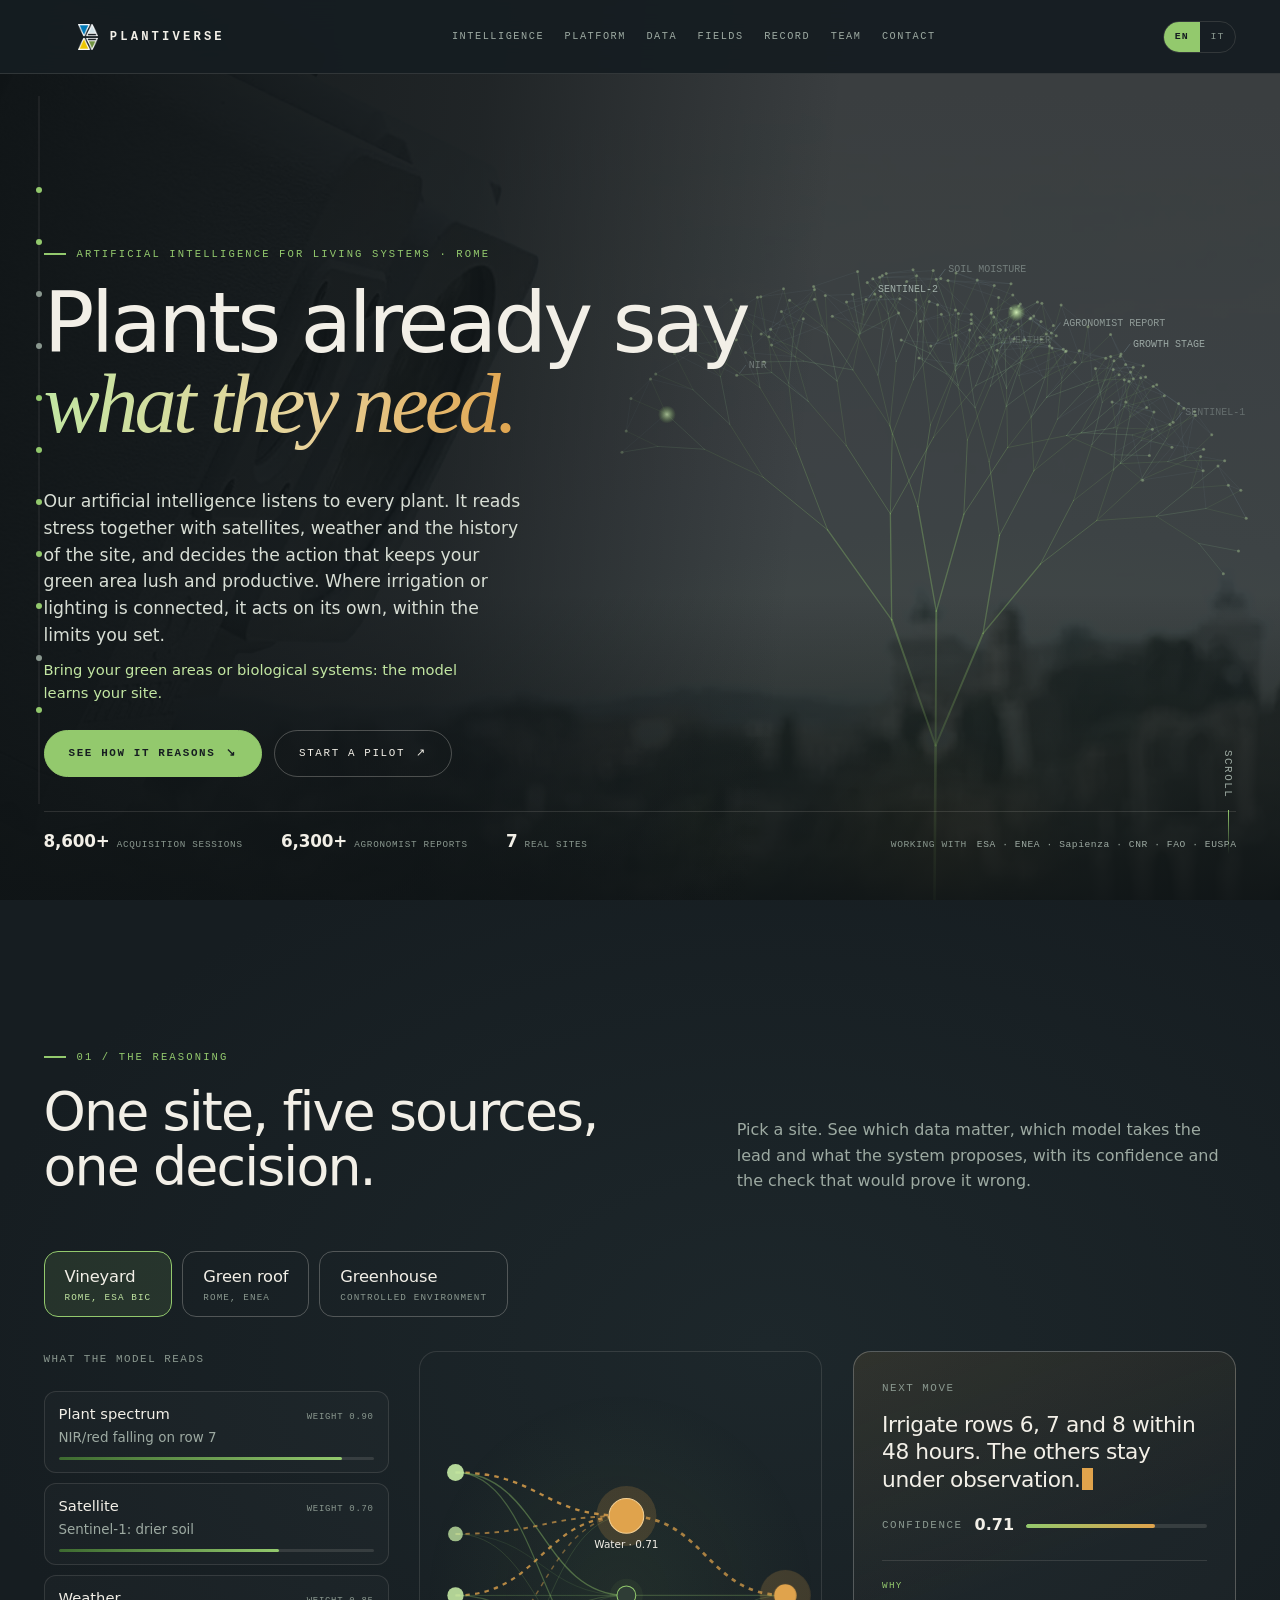
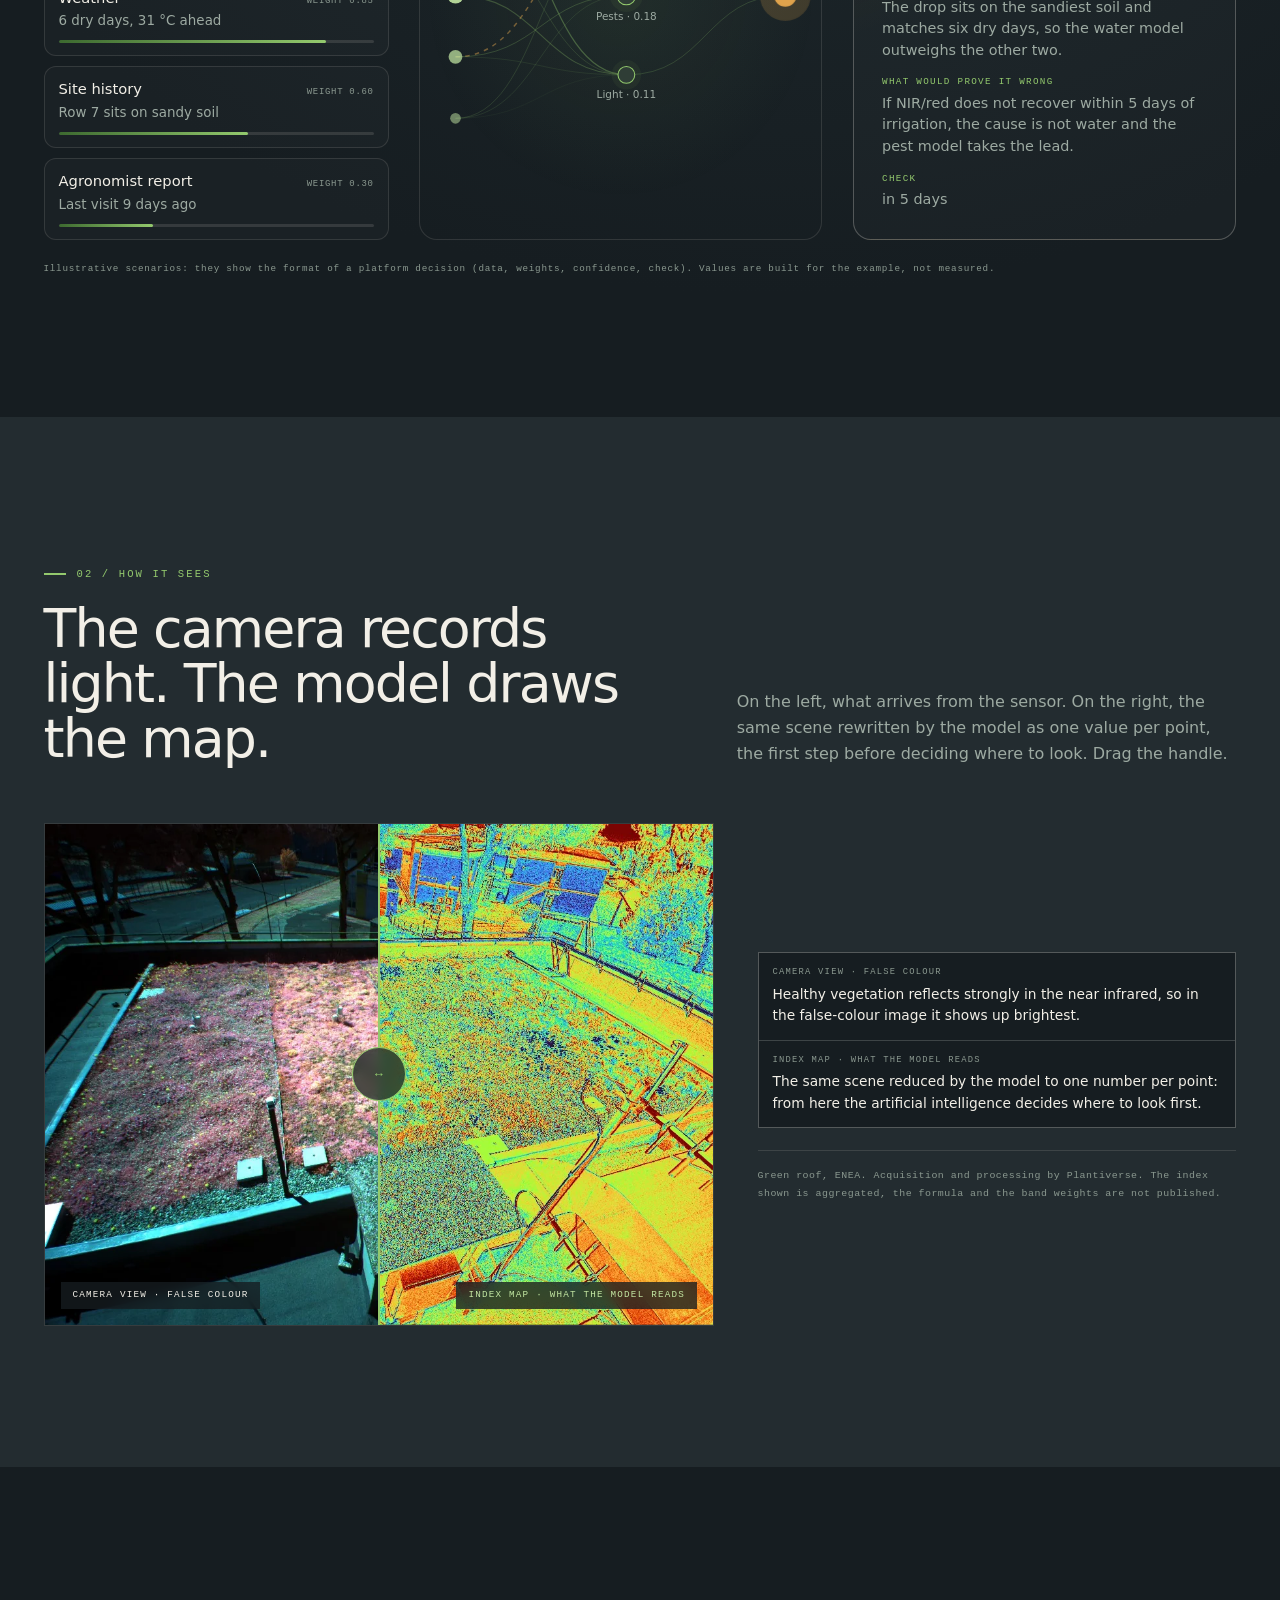
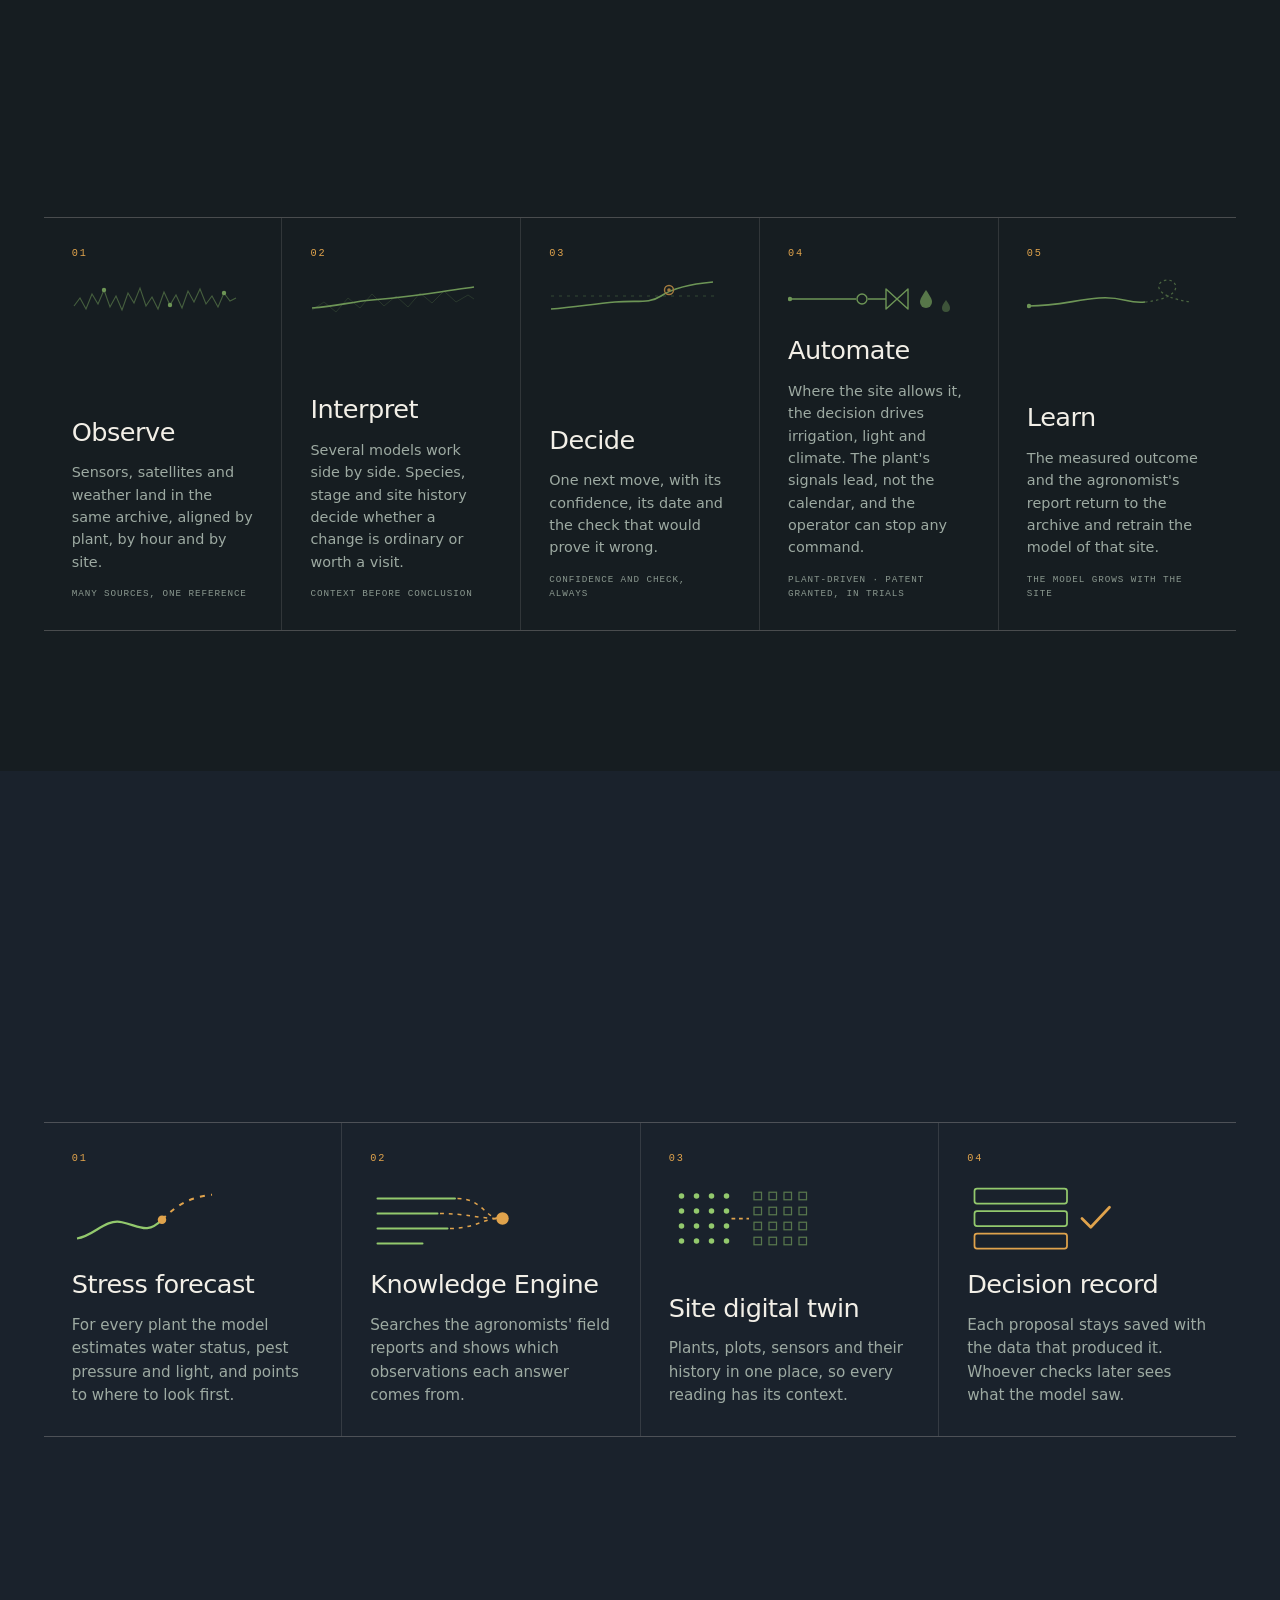
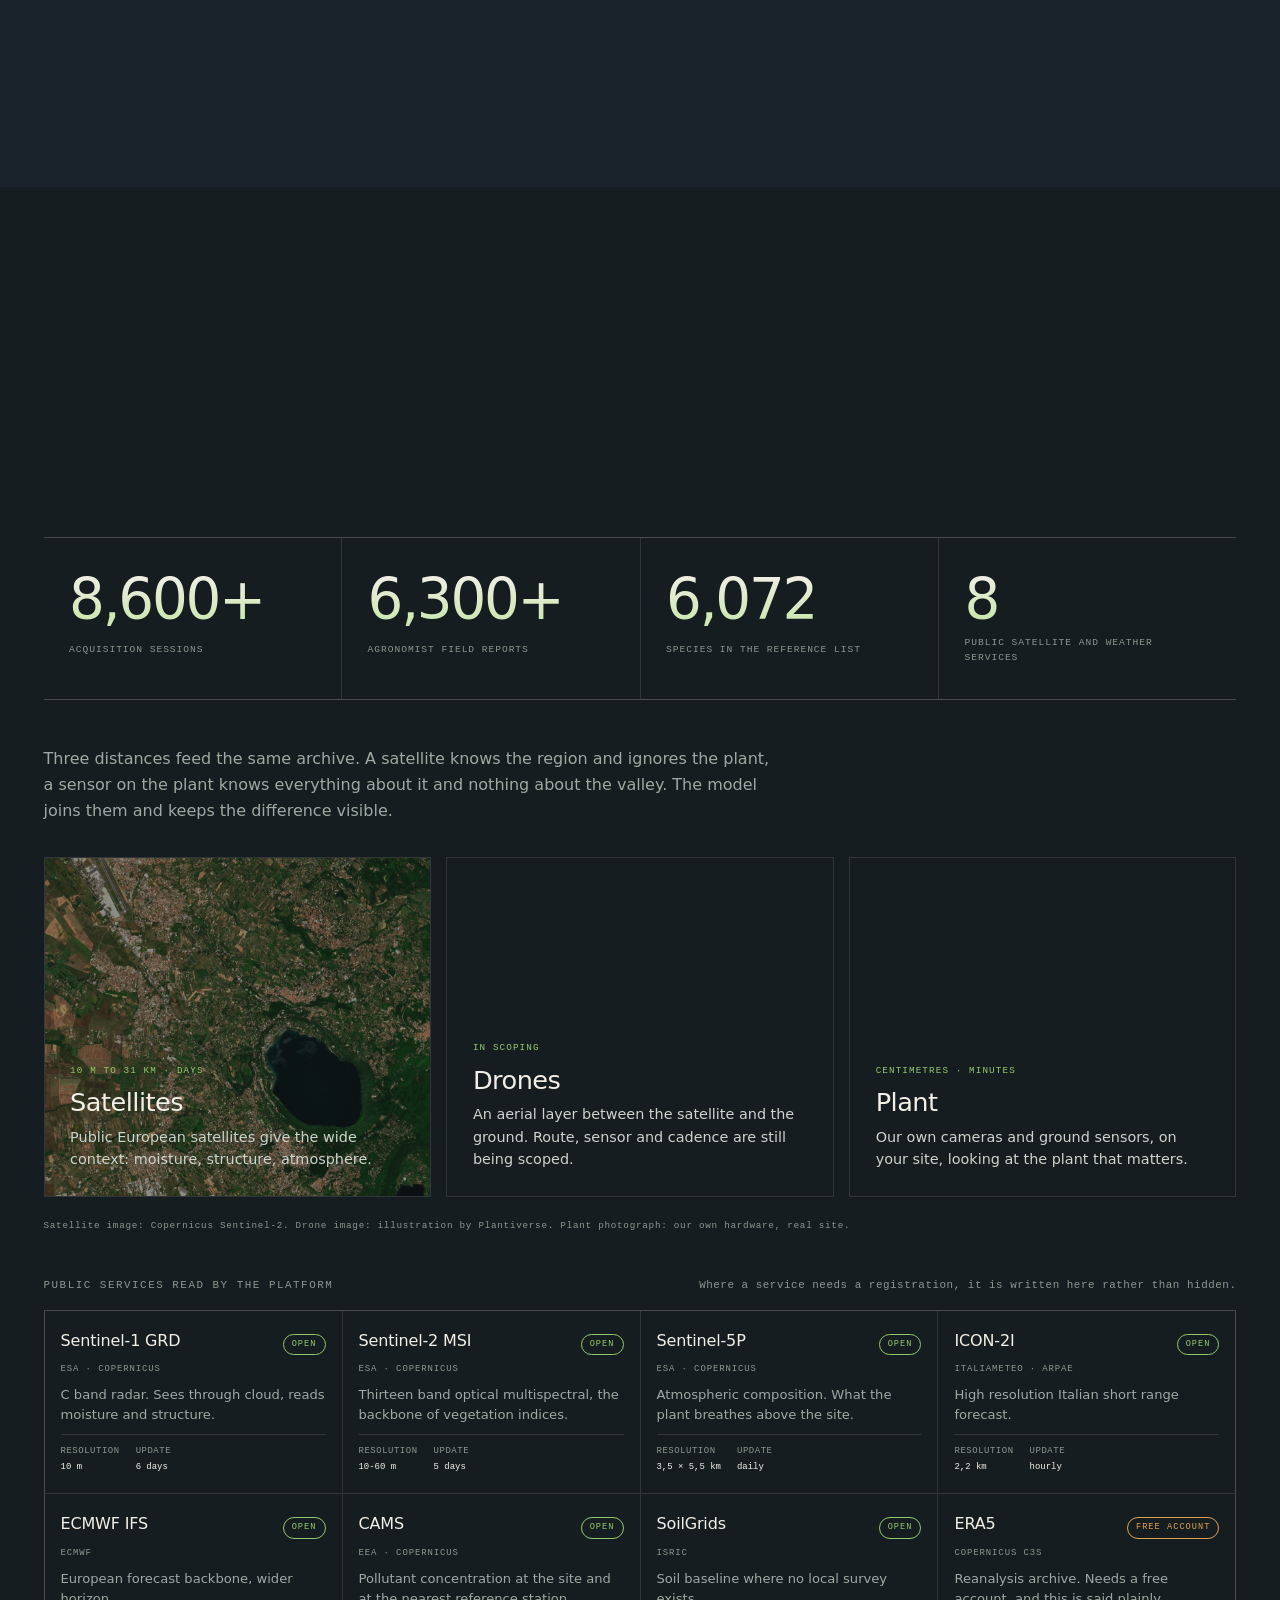
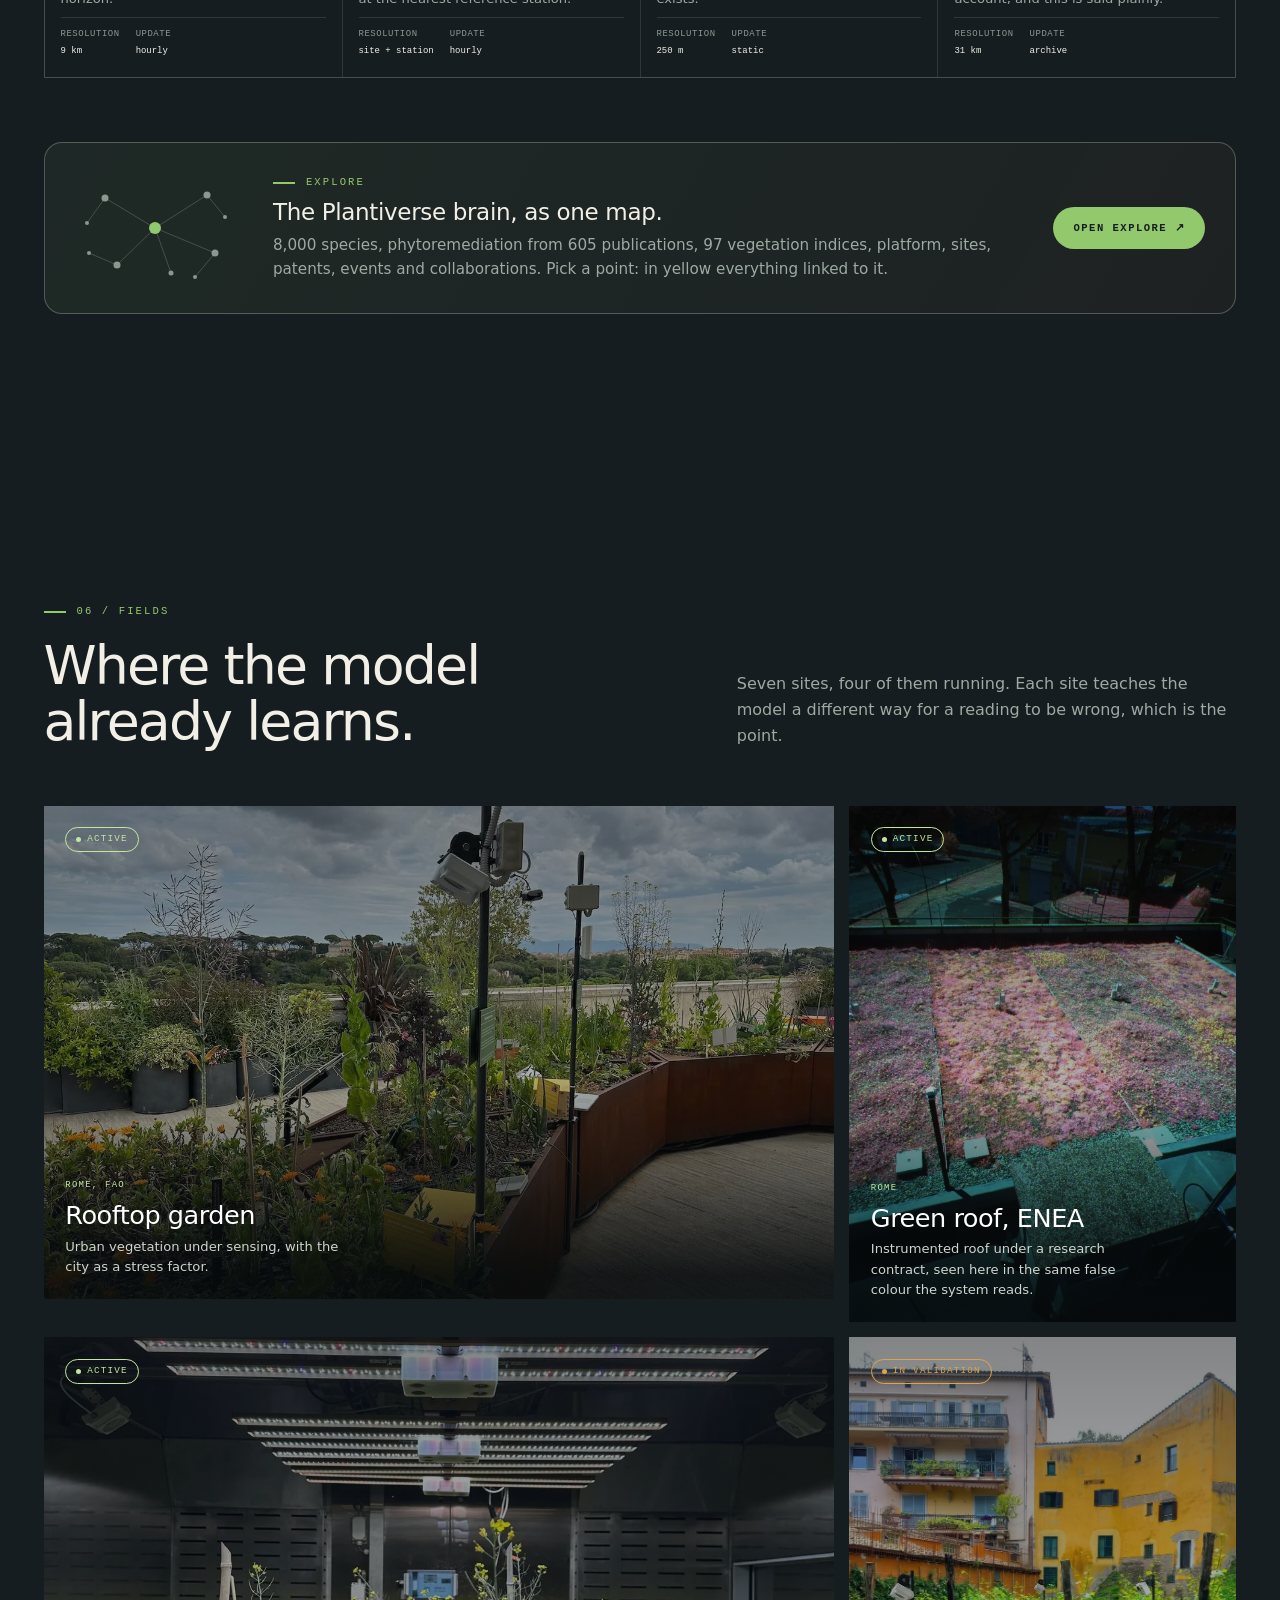
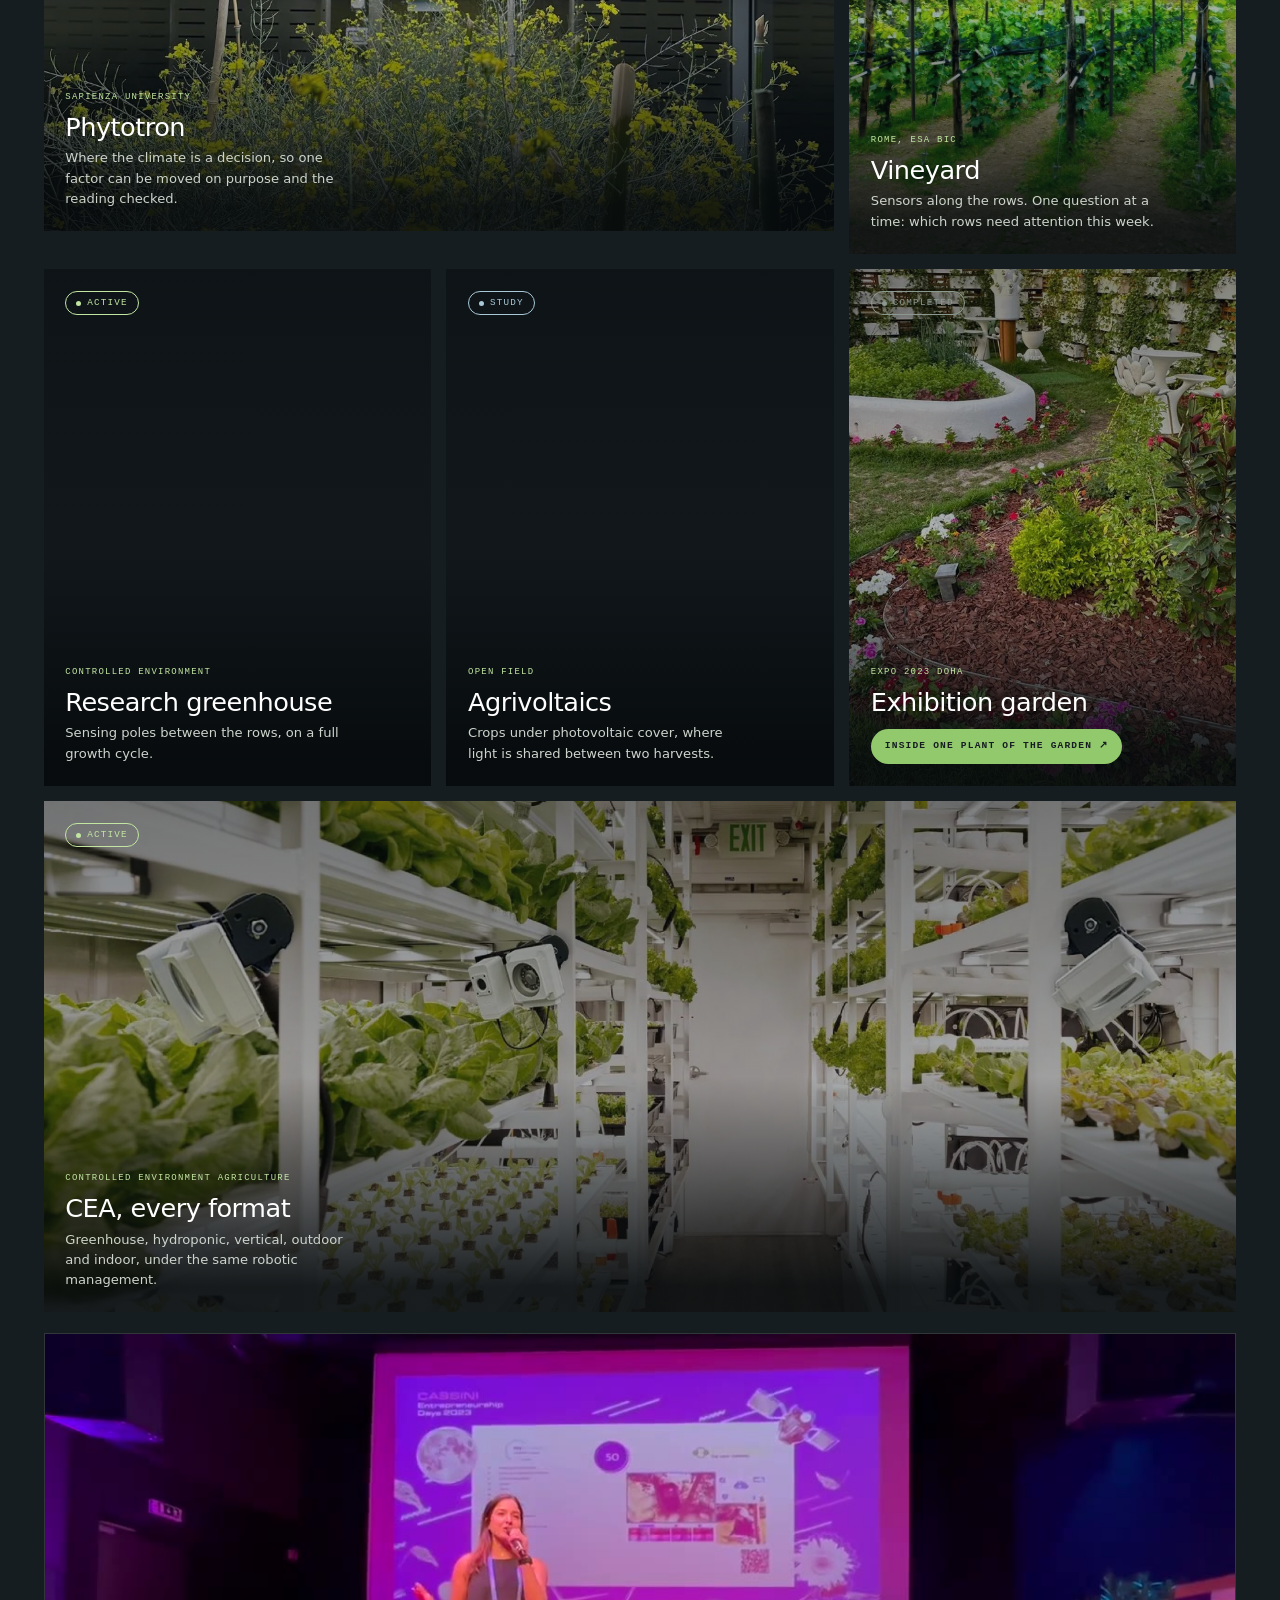
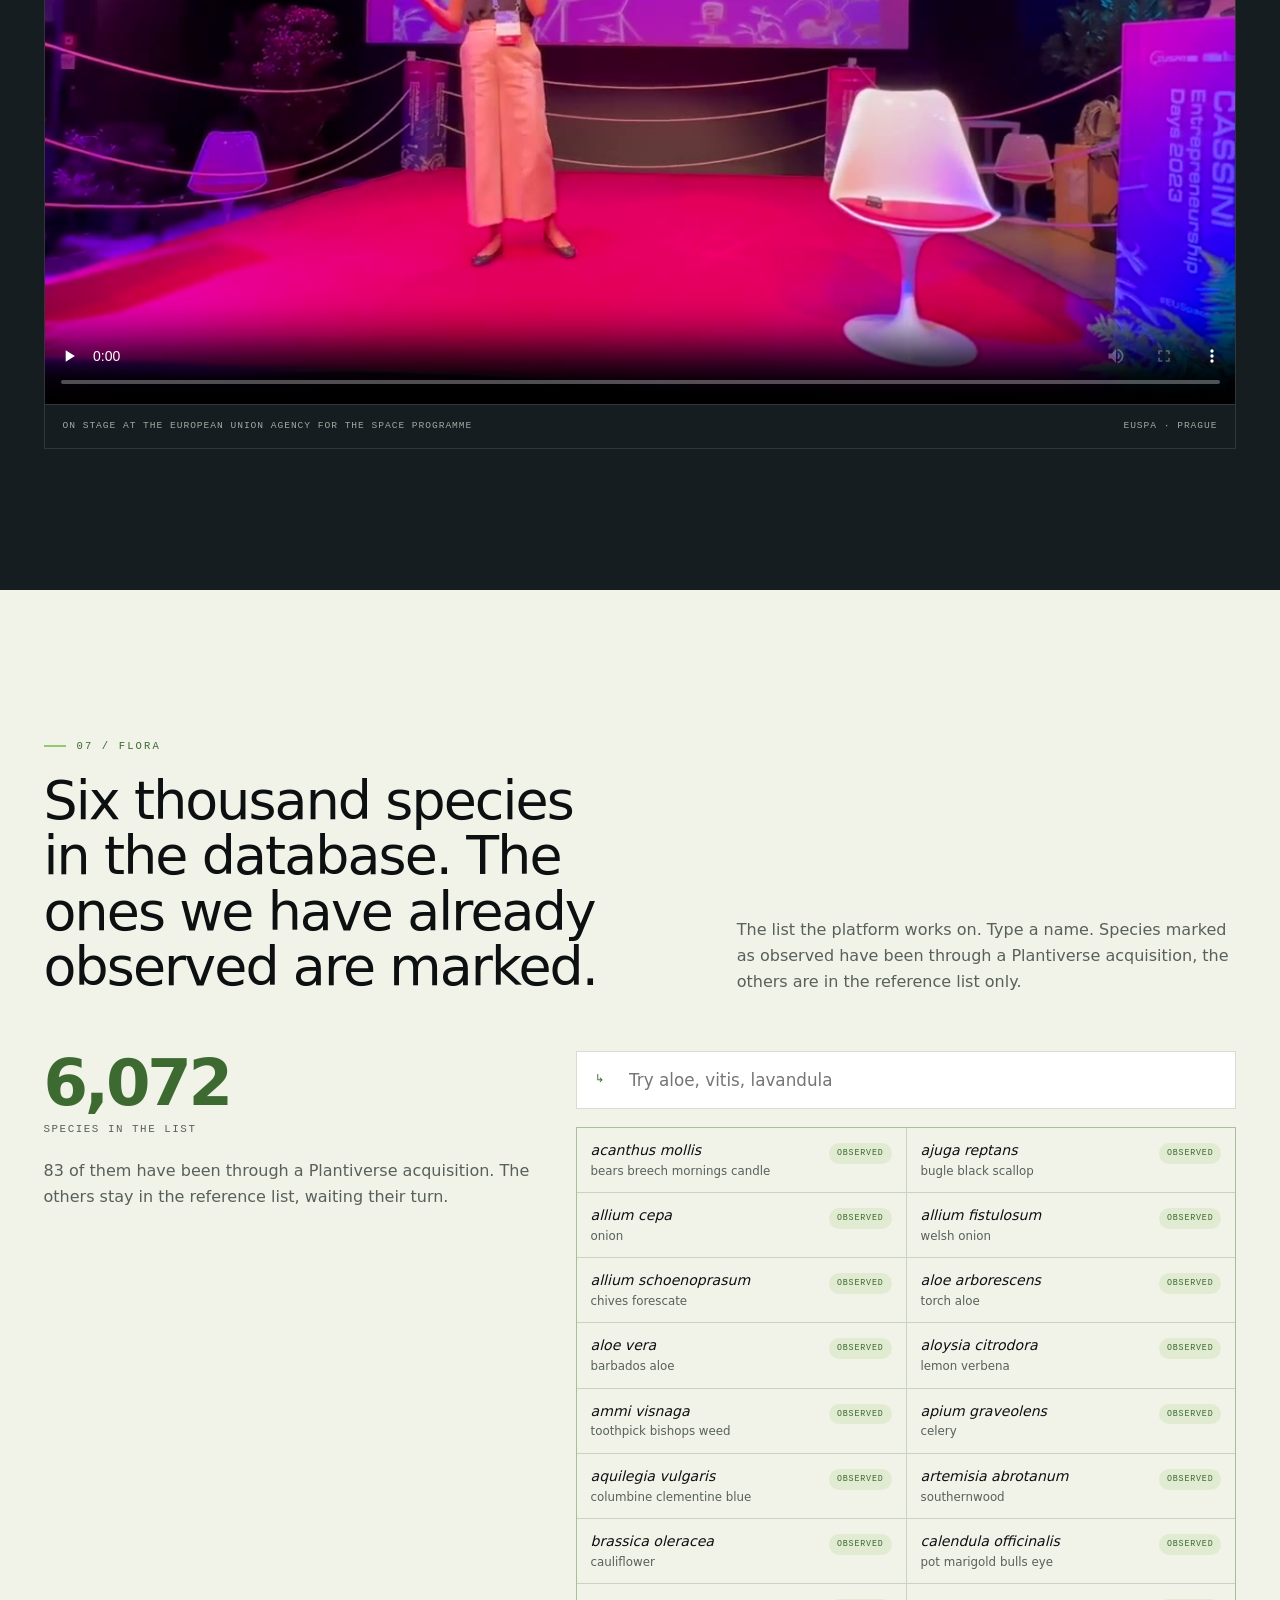
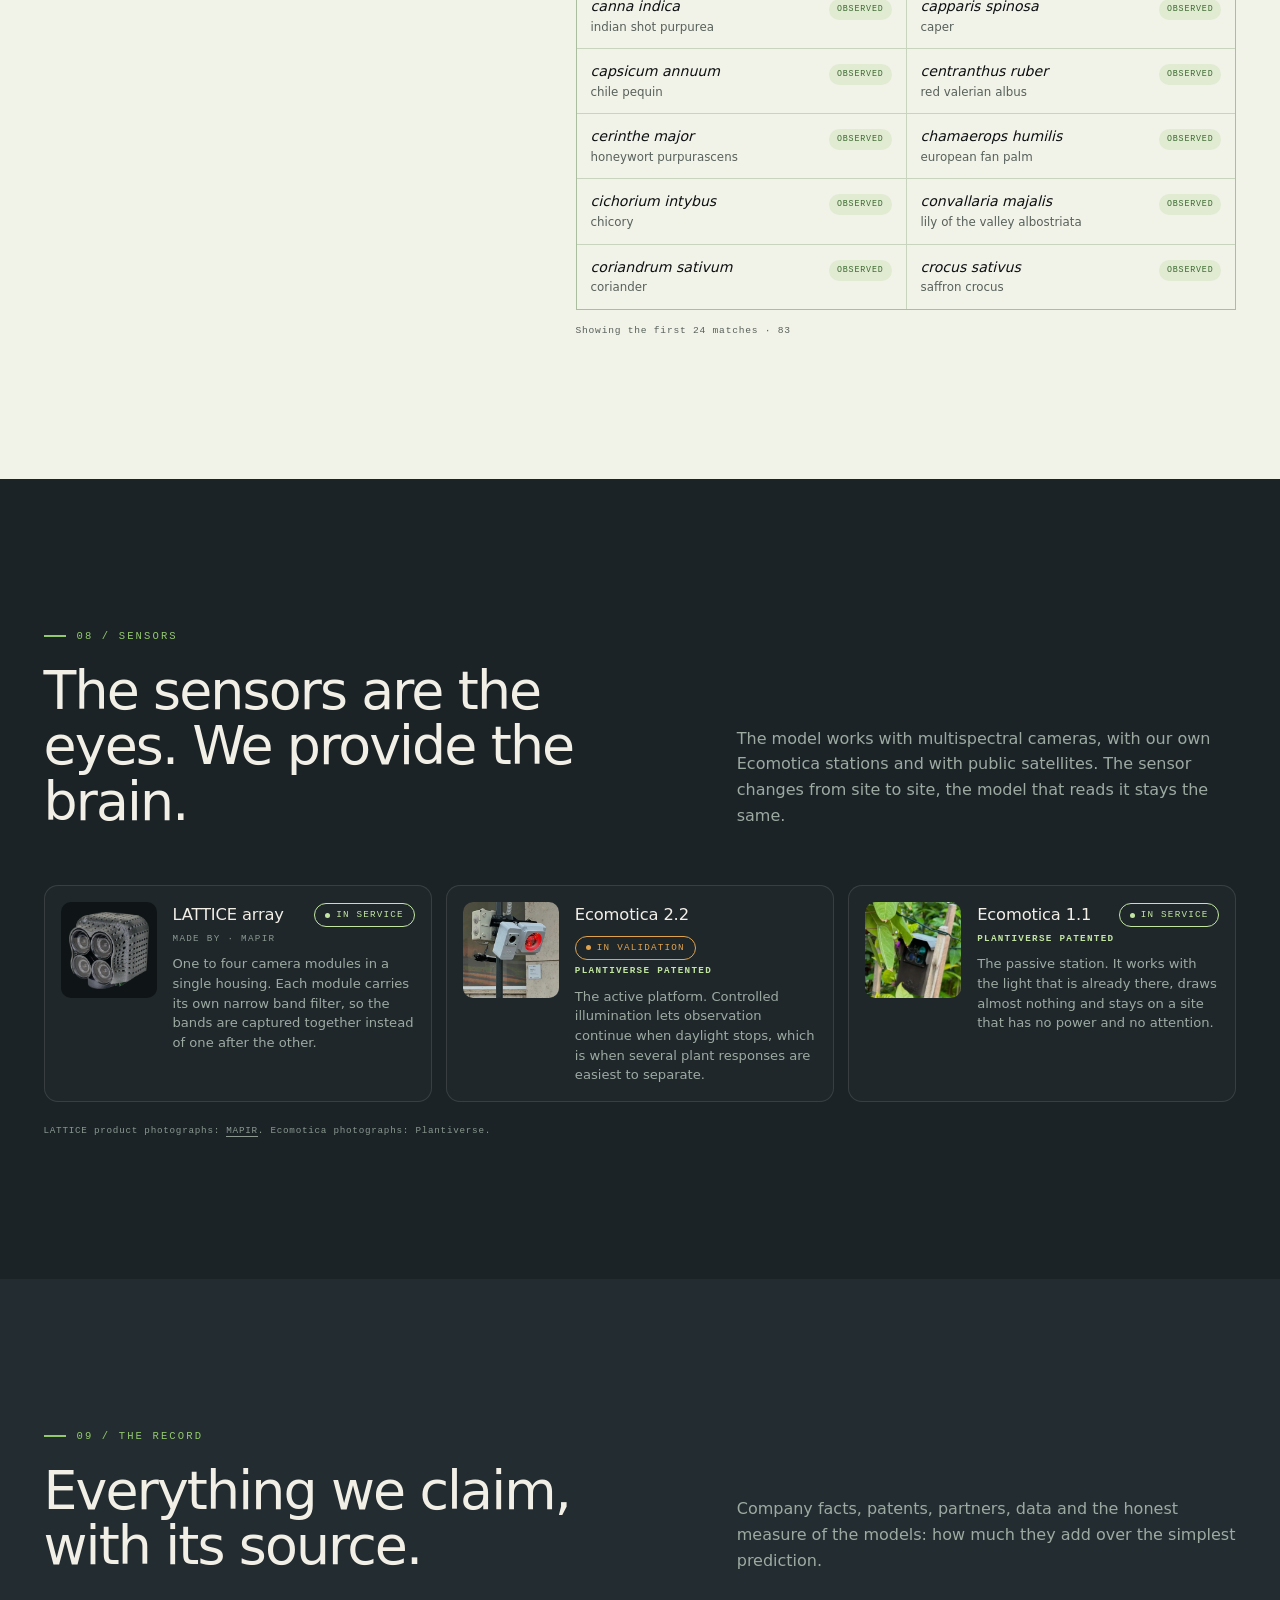
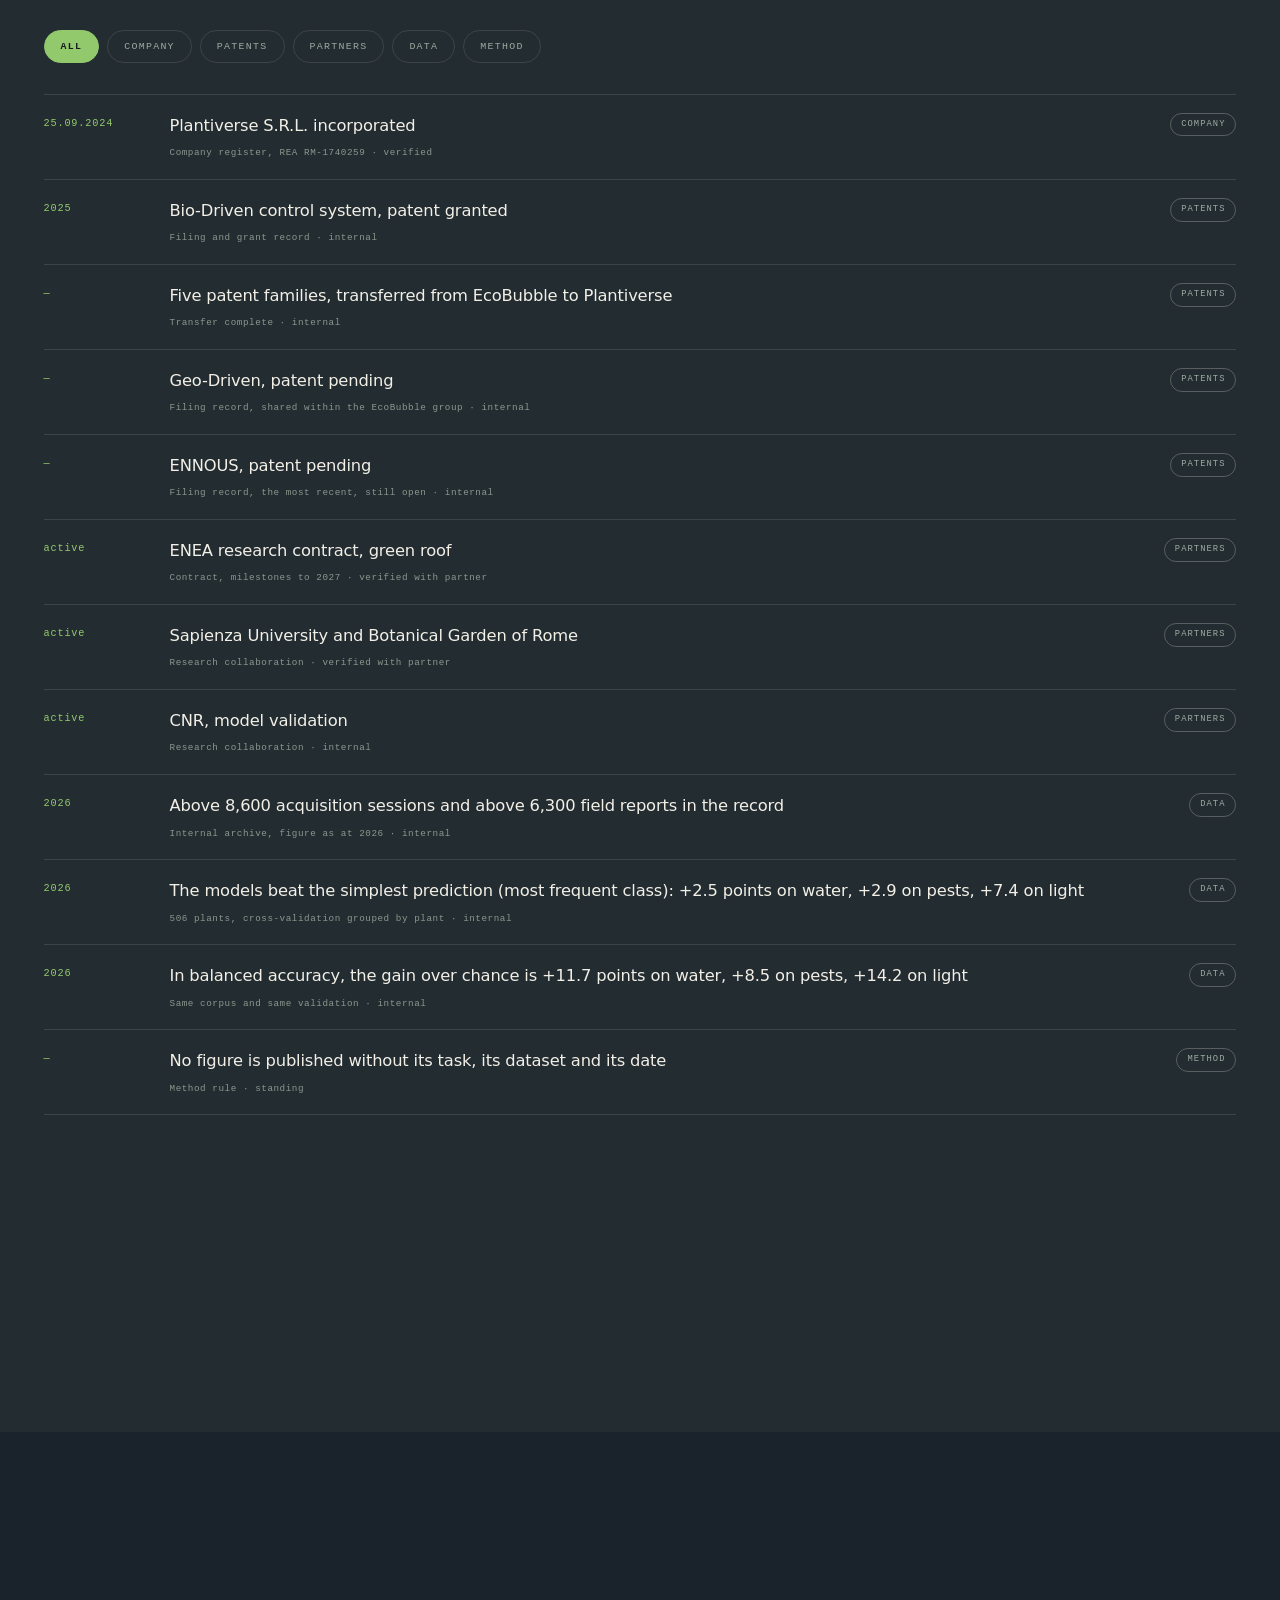
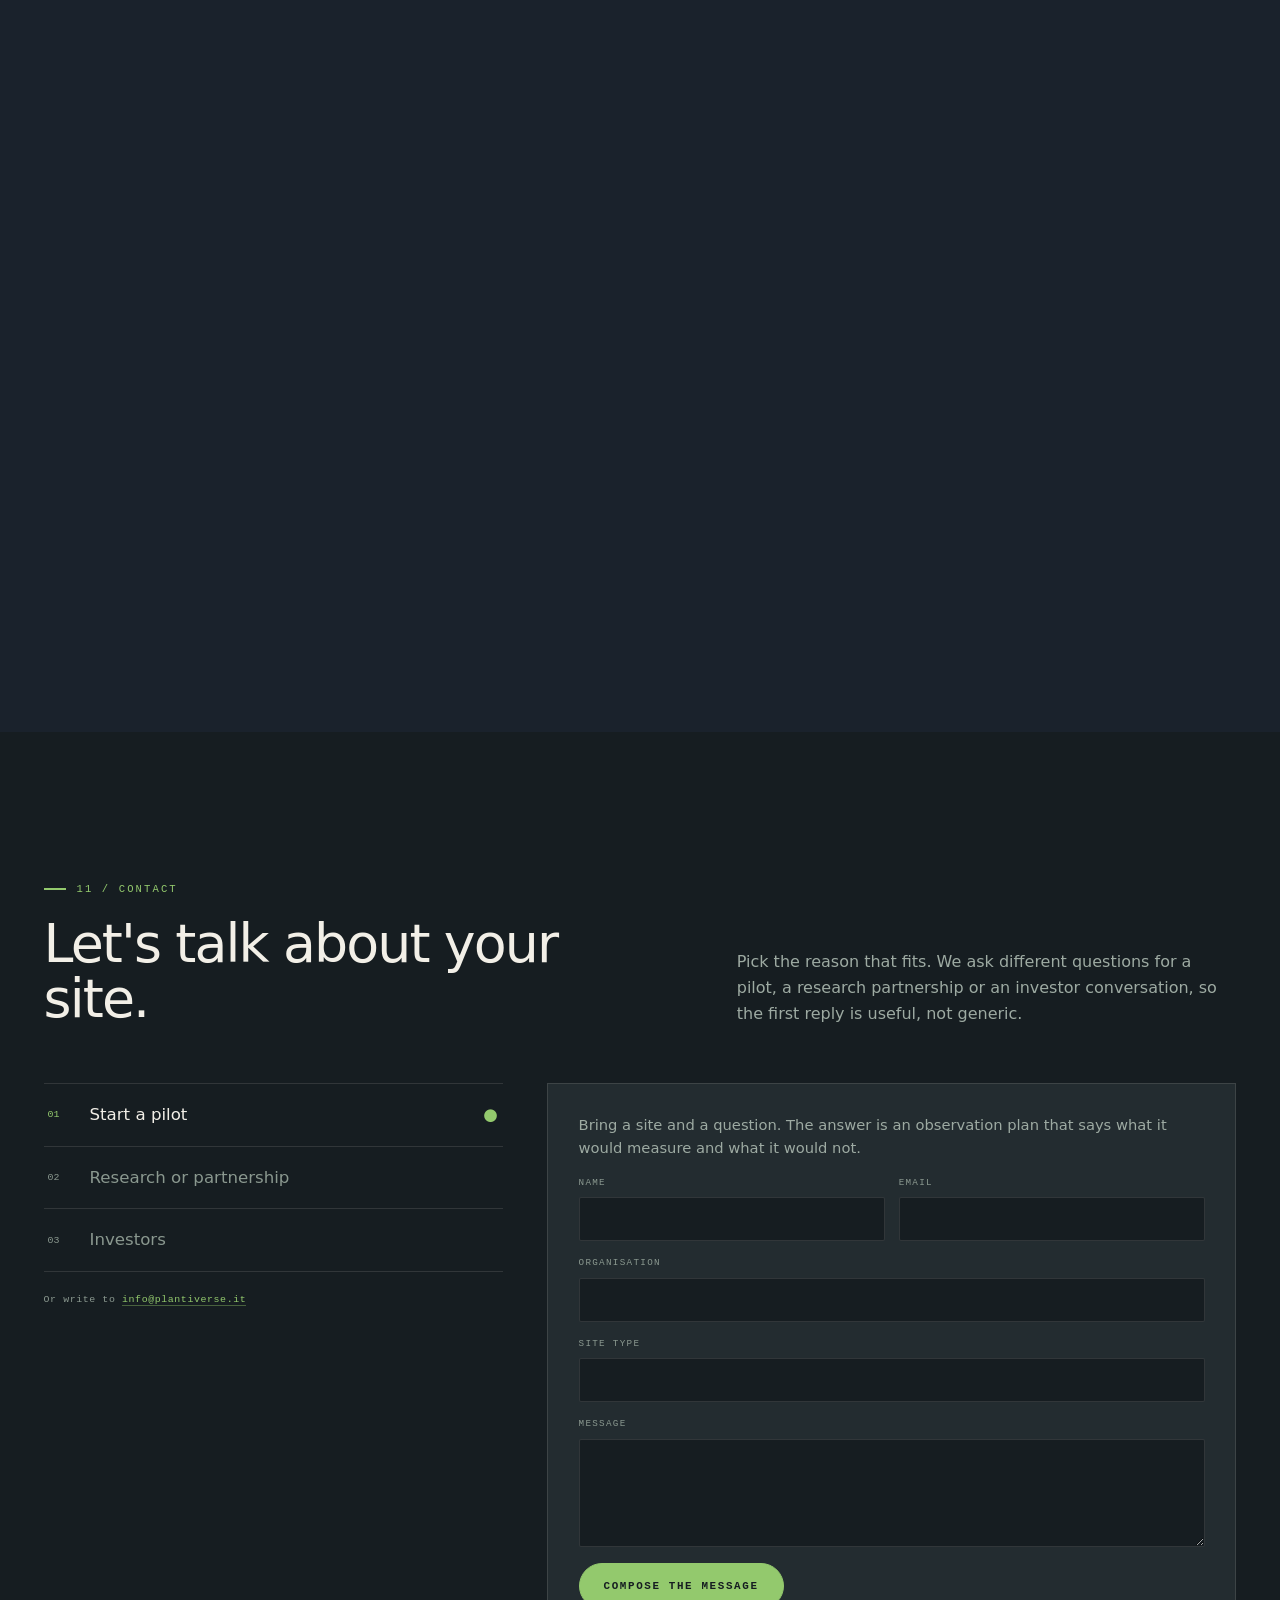
==== commit 264b158d: "Testi aggiornati: hero plant-driven, titoli sezioni 01 02 07 08" ====
--- a/index.html
+++ b/index.html
@@ -142,7 +142,7 @@
     <div class="head rise">
       <div>
         <span class="eyebrow" data-i18n="mind.eyebrow">01 / The reasoning</span>
-        <h2 class="h2" data-i18n="mind.title">One question, five sources, one decision.</h2>
+        <h2 class="h2" data-i18n="mind.title">One site, five sources, one decision.</h2>
       </div>
       <p class="lede" data-i18n="mind.lede"></p>
     </div>
@@ -162,7 +162,7 @@
     <div class="head rise">
       <div>
         <span class="eyebrow" data-i18n="machine.eyebrow">02 / How it sees</span>
-        <h2 class="h2" data-i18n="machine.title">The camera gathers light. The model makes it a map.</h2>
+        <h2 class="h2" data-i18n="machine.title">The camera records light. The model draws the map.</h2>
       </div>
       <p class="lede" data-i18n="machine.lede"></p>
     </div>
@@ -283,7 +283,7 @@
     <div class="head rise">
       <div>
         <span class="eyebrow" data-i18n="flora.eyebrow">07 / Flora</span>
-        <h2 class="h2" data-i18n="flora.title">Six thousand species, and the ones we have actually observed.</h2>
+        <h2 class="h2" data-i18n="flora.title">Six thousand species in the database. The ones we have already observed are marked.</h2>
       </div>
       <p class="lede" data-i18n="flora.lede"></p>
     </div>
@@ -311,7 +311,7 @@
     <div class="head rise">
       <div>
         <span class="eyebrow" data-i18n="inst.eyebrow">08 / Sensors</span>
-        <h2 class="h2" data-i18n="inst.title">Sensors are the eyes. The reasoning is ours.</h2>
+        <h2 class="h2" data-i18n="inst.title">The sensors are the eyes. We provide the brain.</h2>
       </div>
       <p class="lede" data-i18n="inst.lede"></p>
     </div>
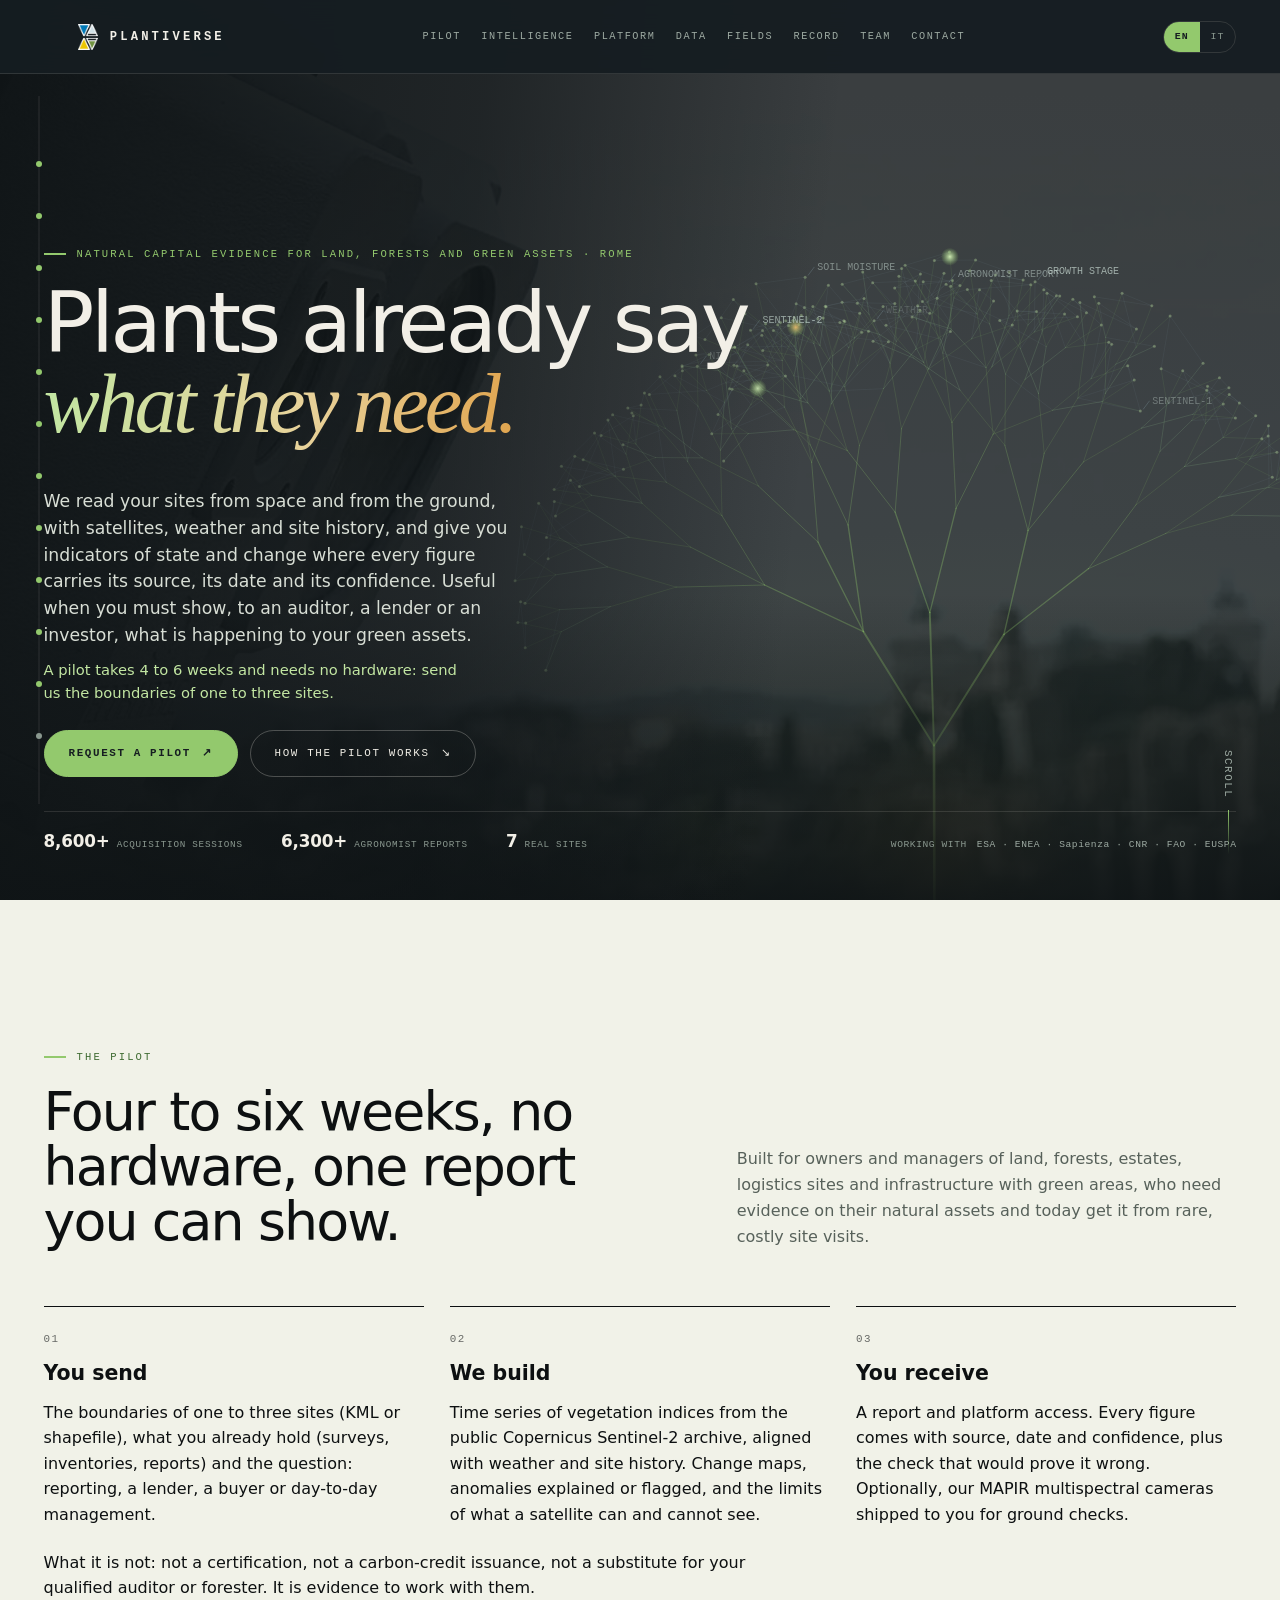
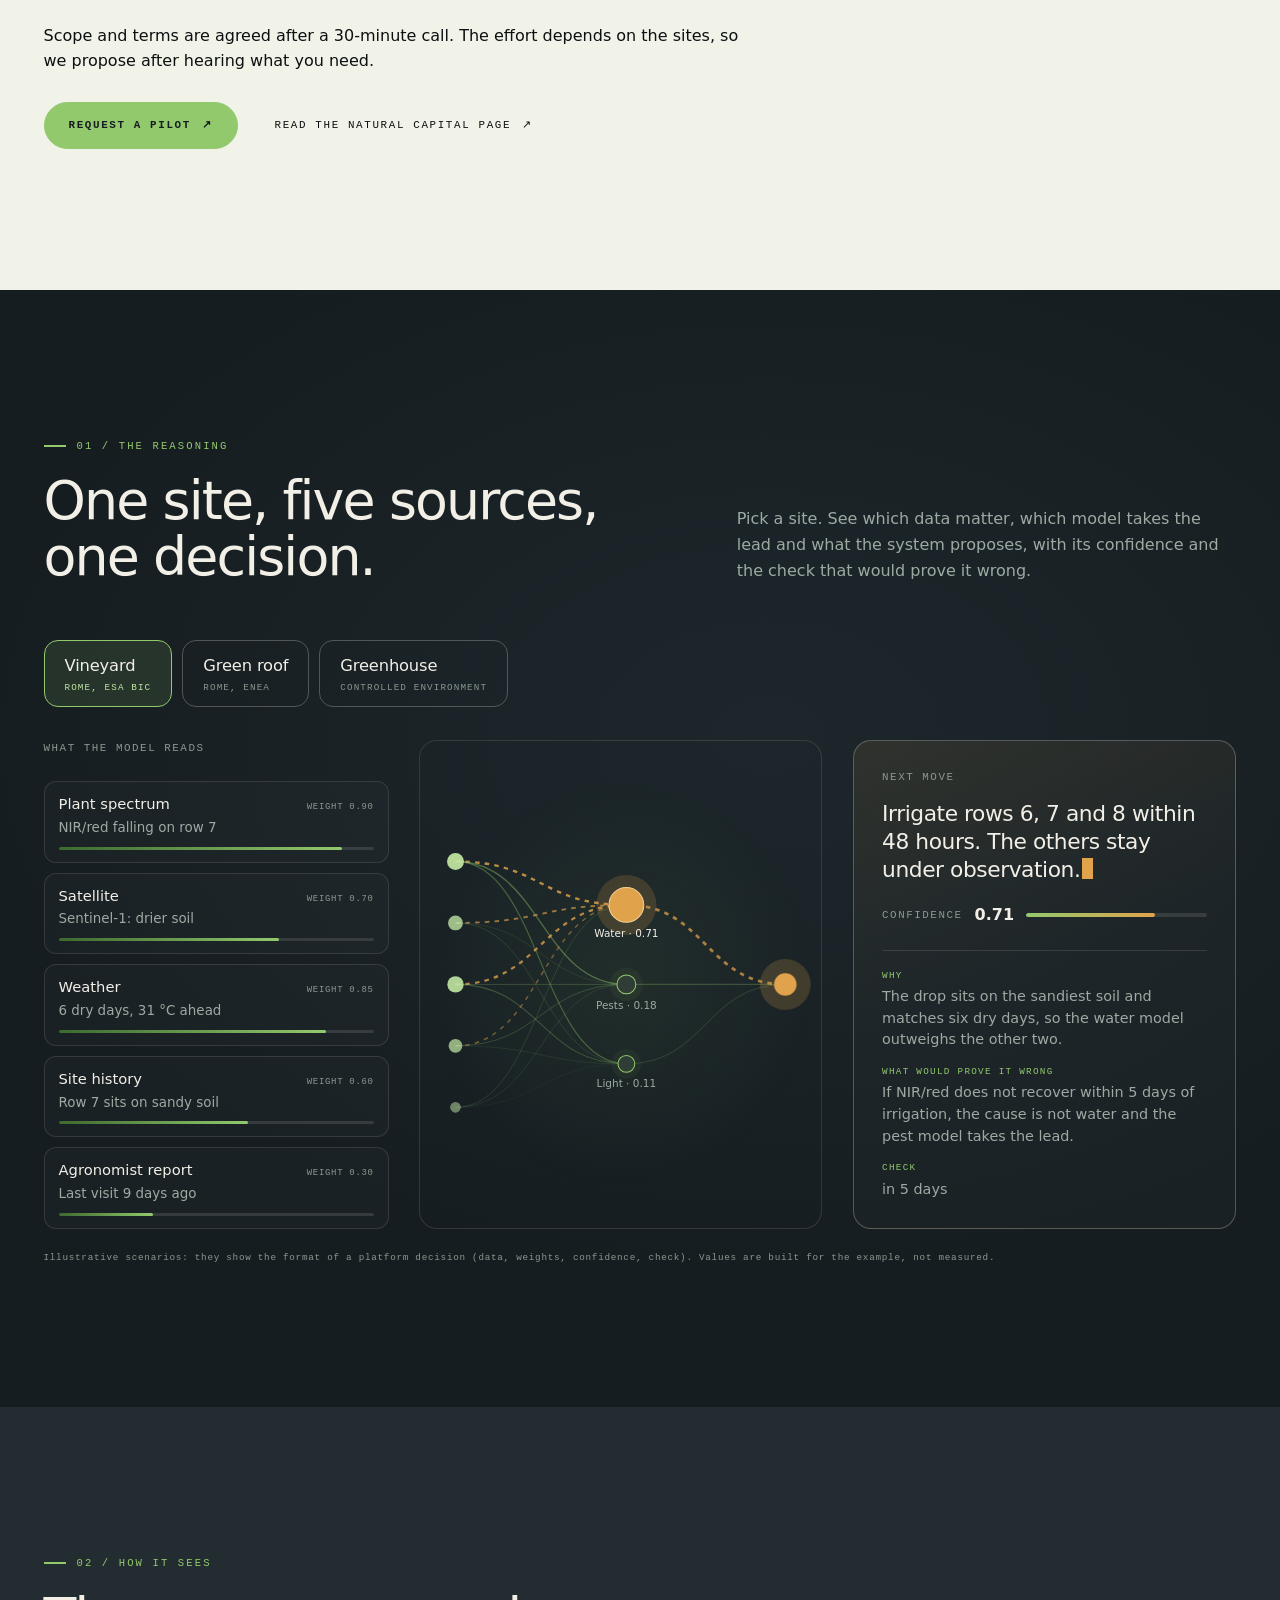
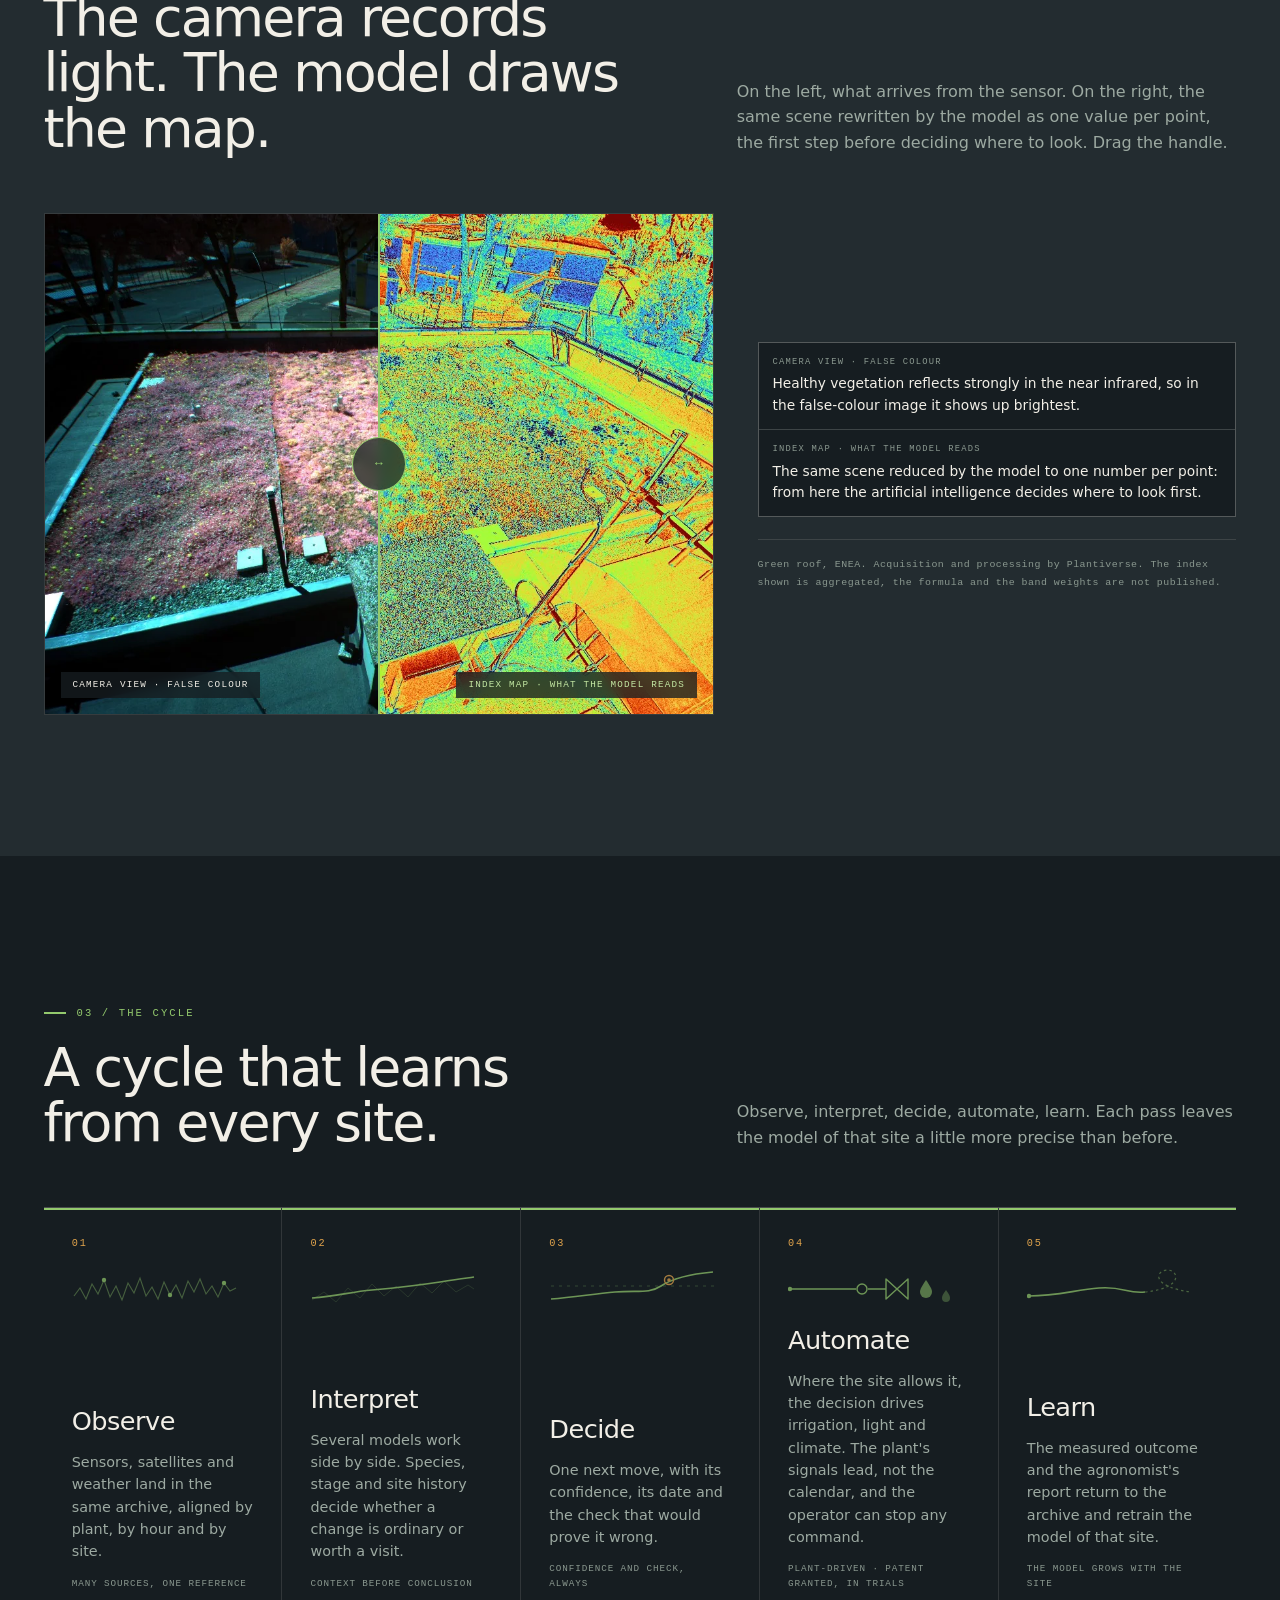
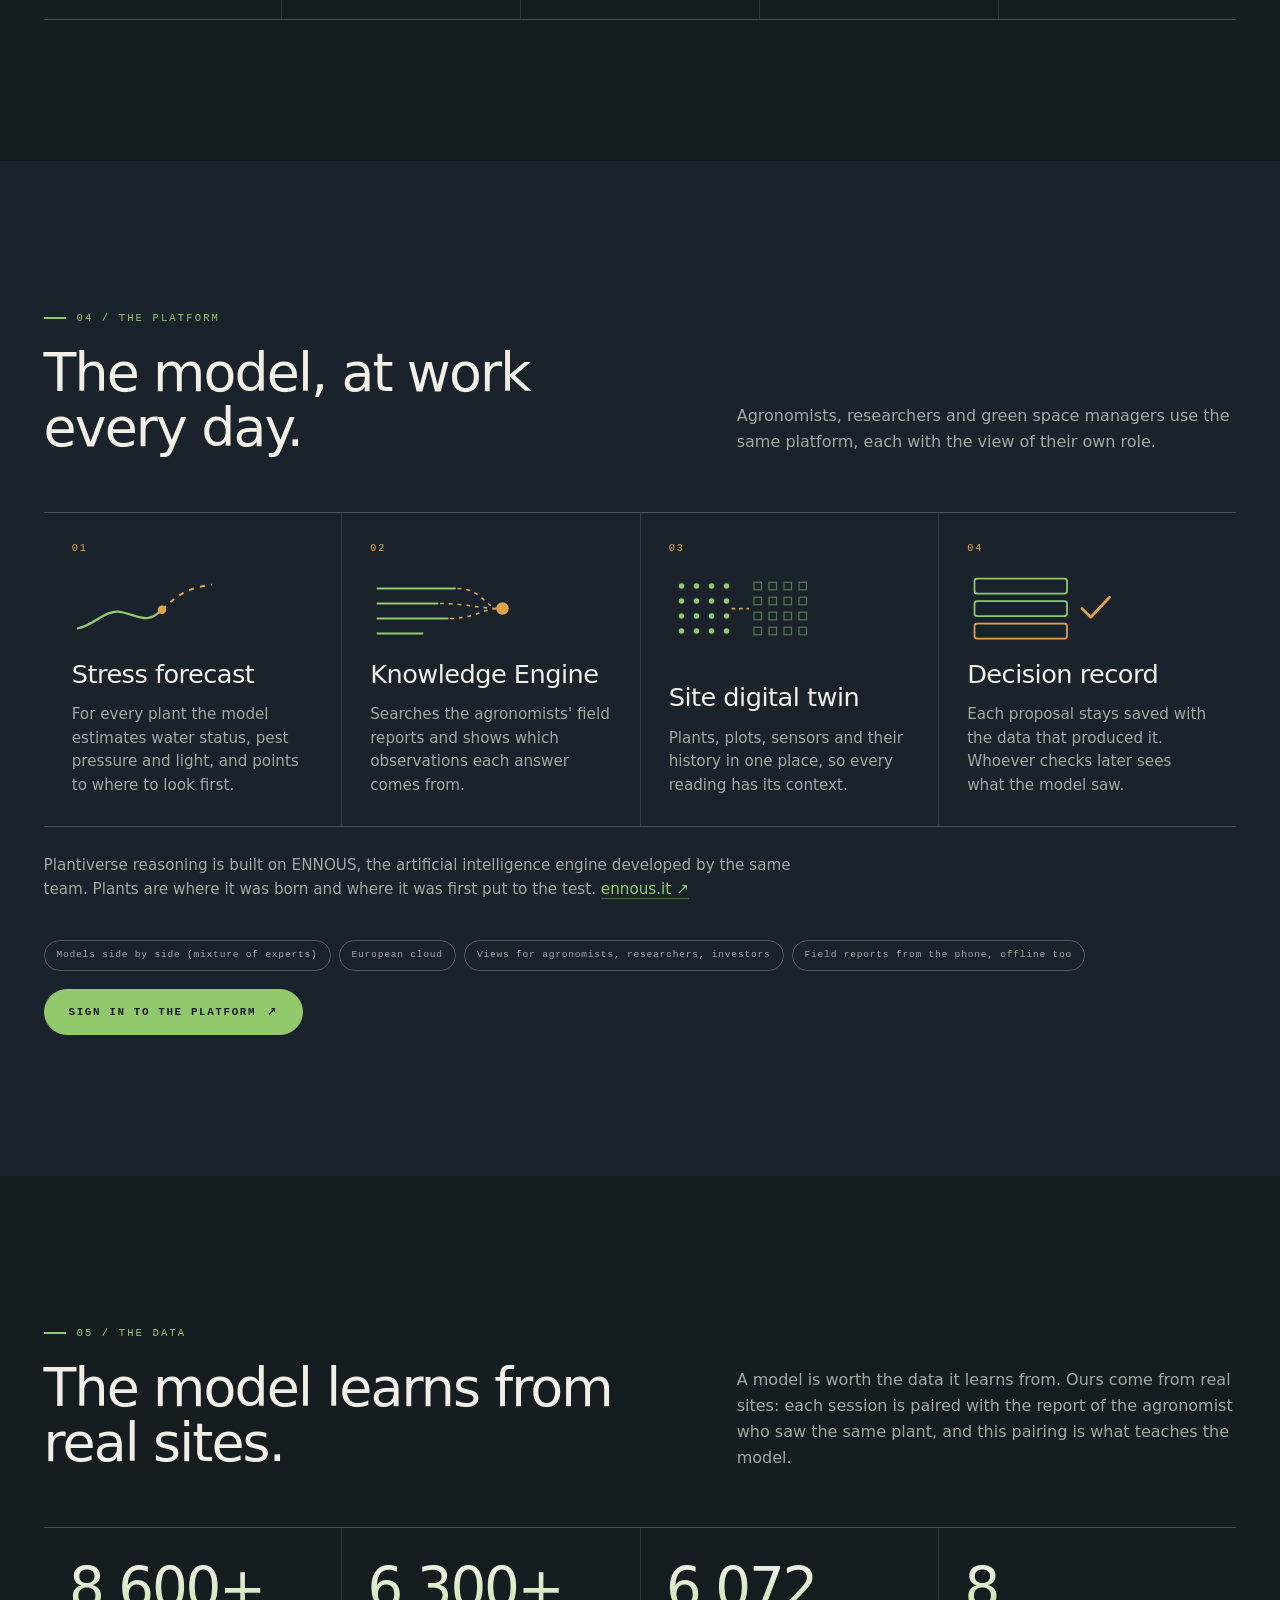
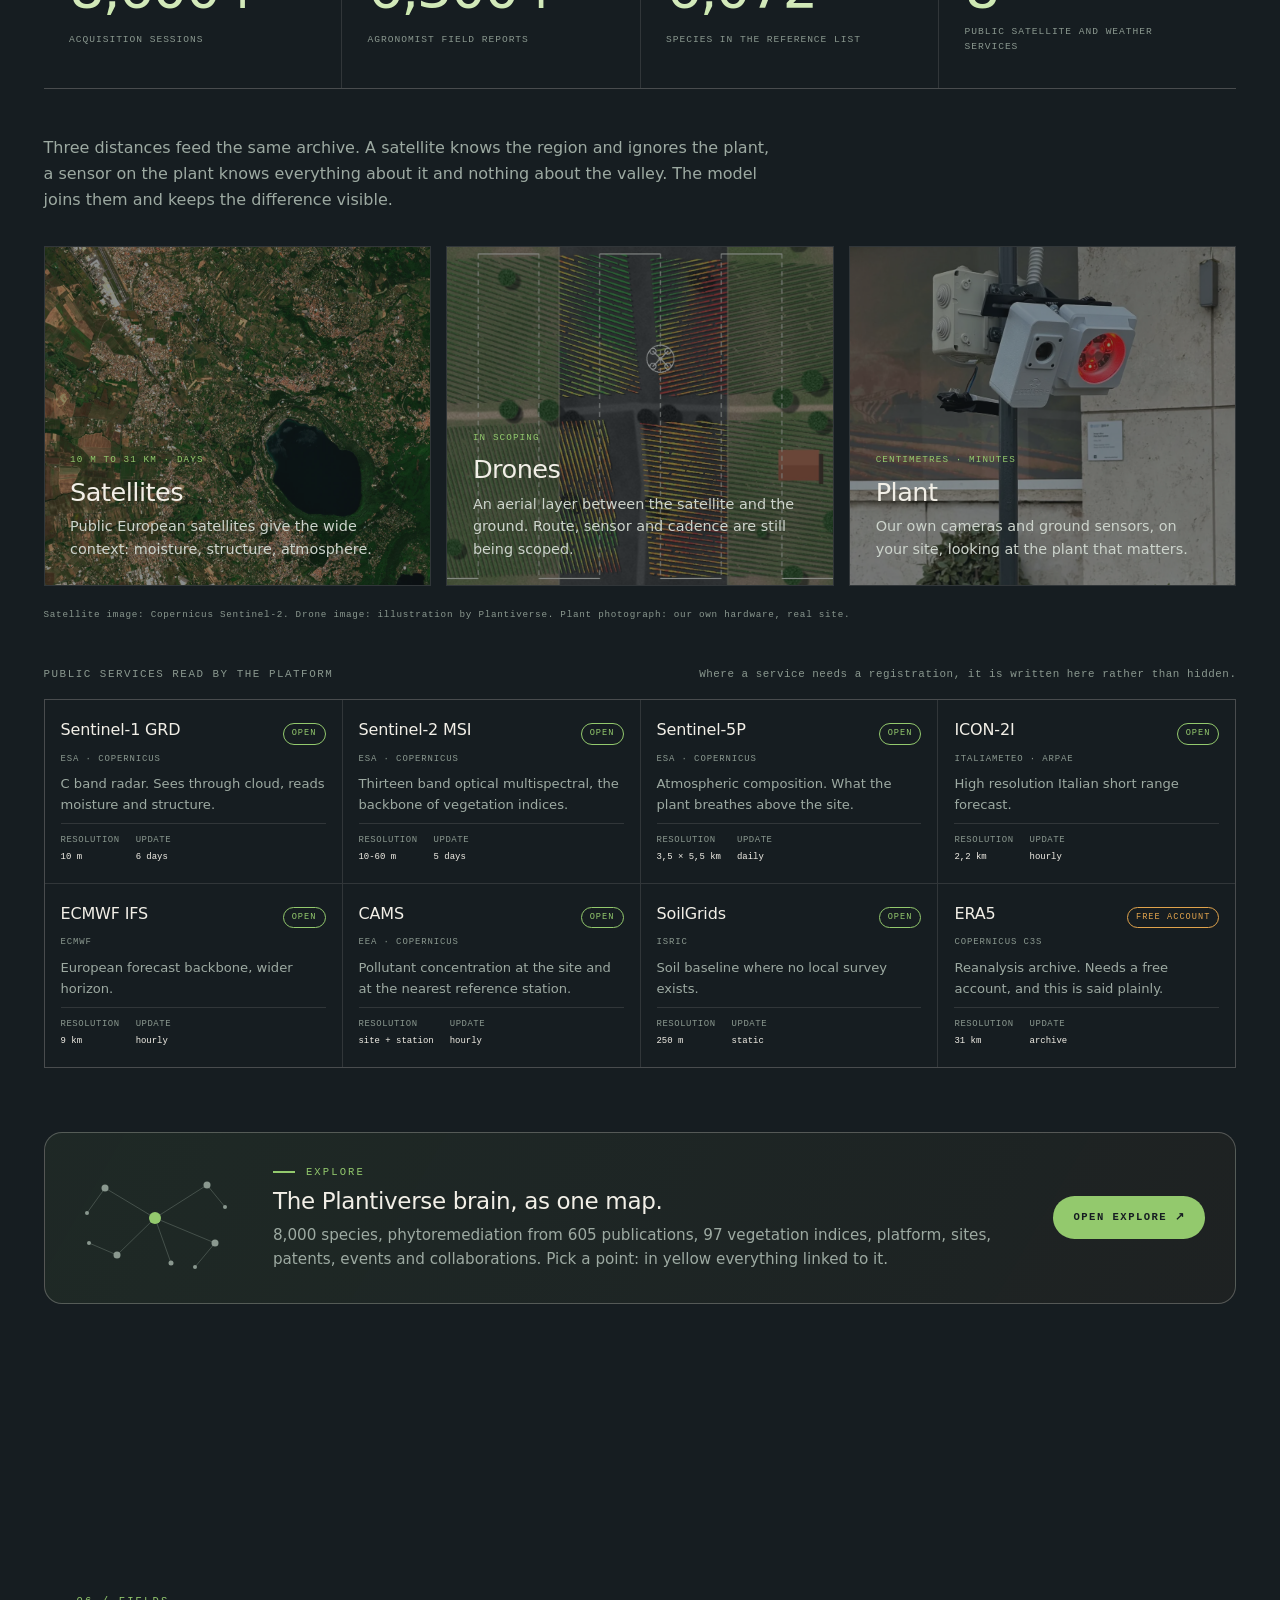
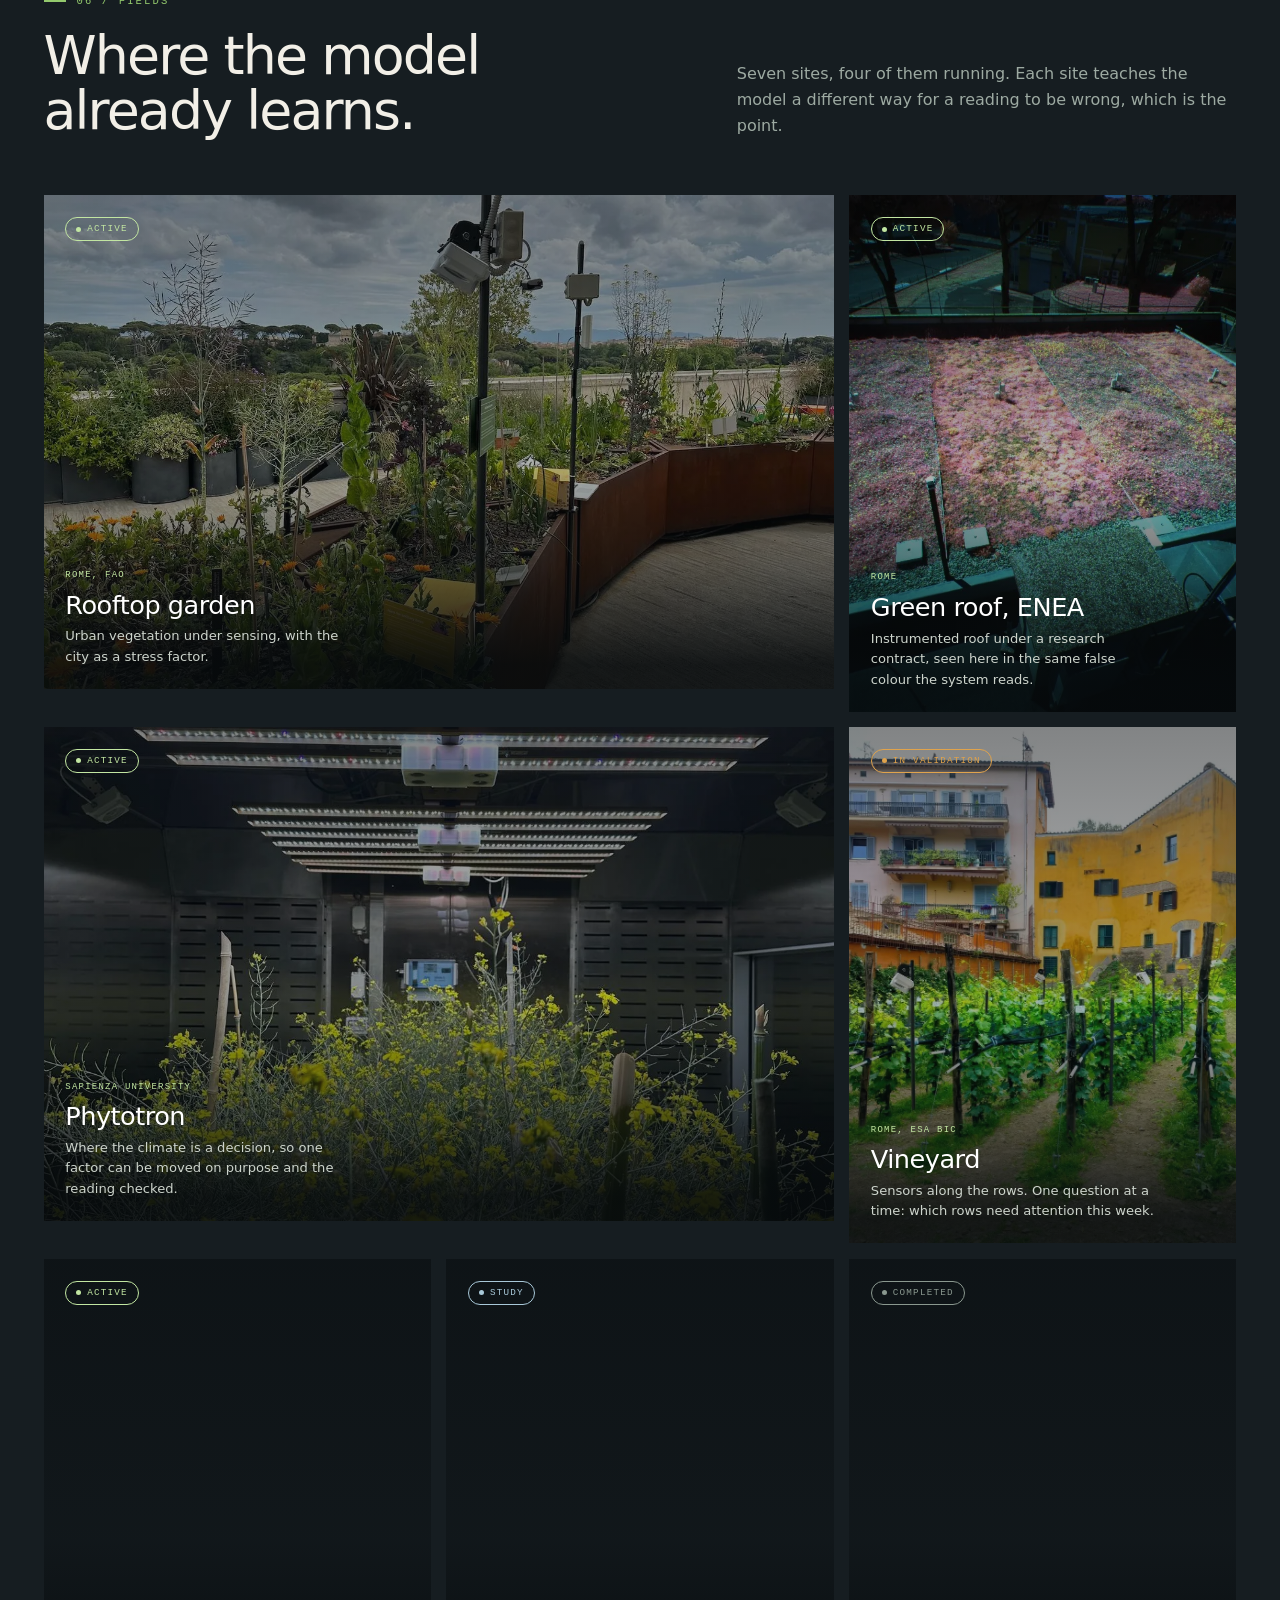
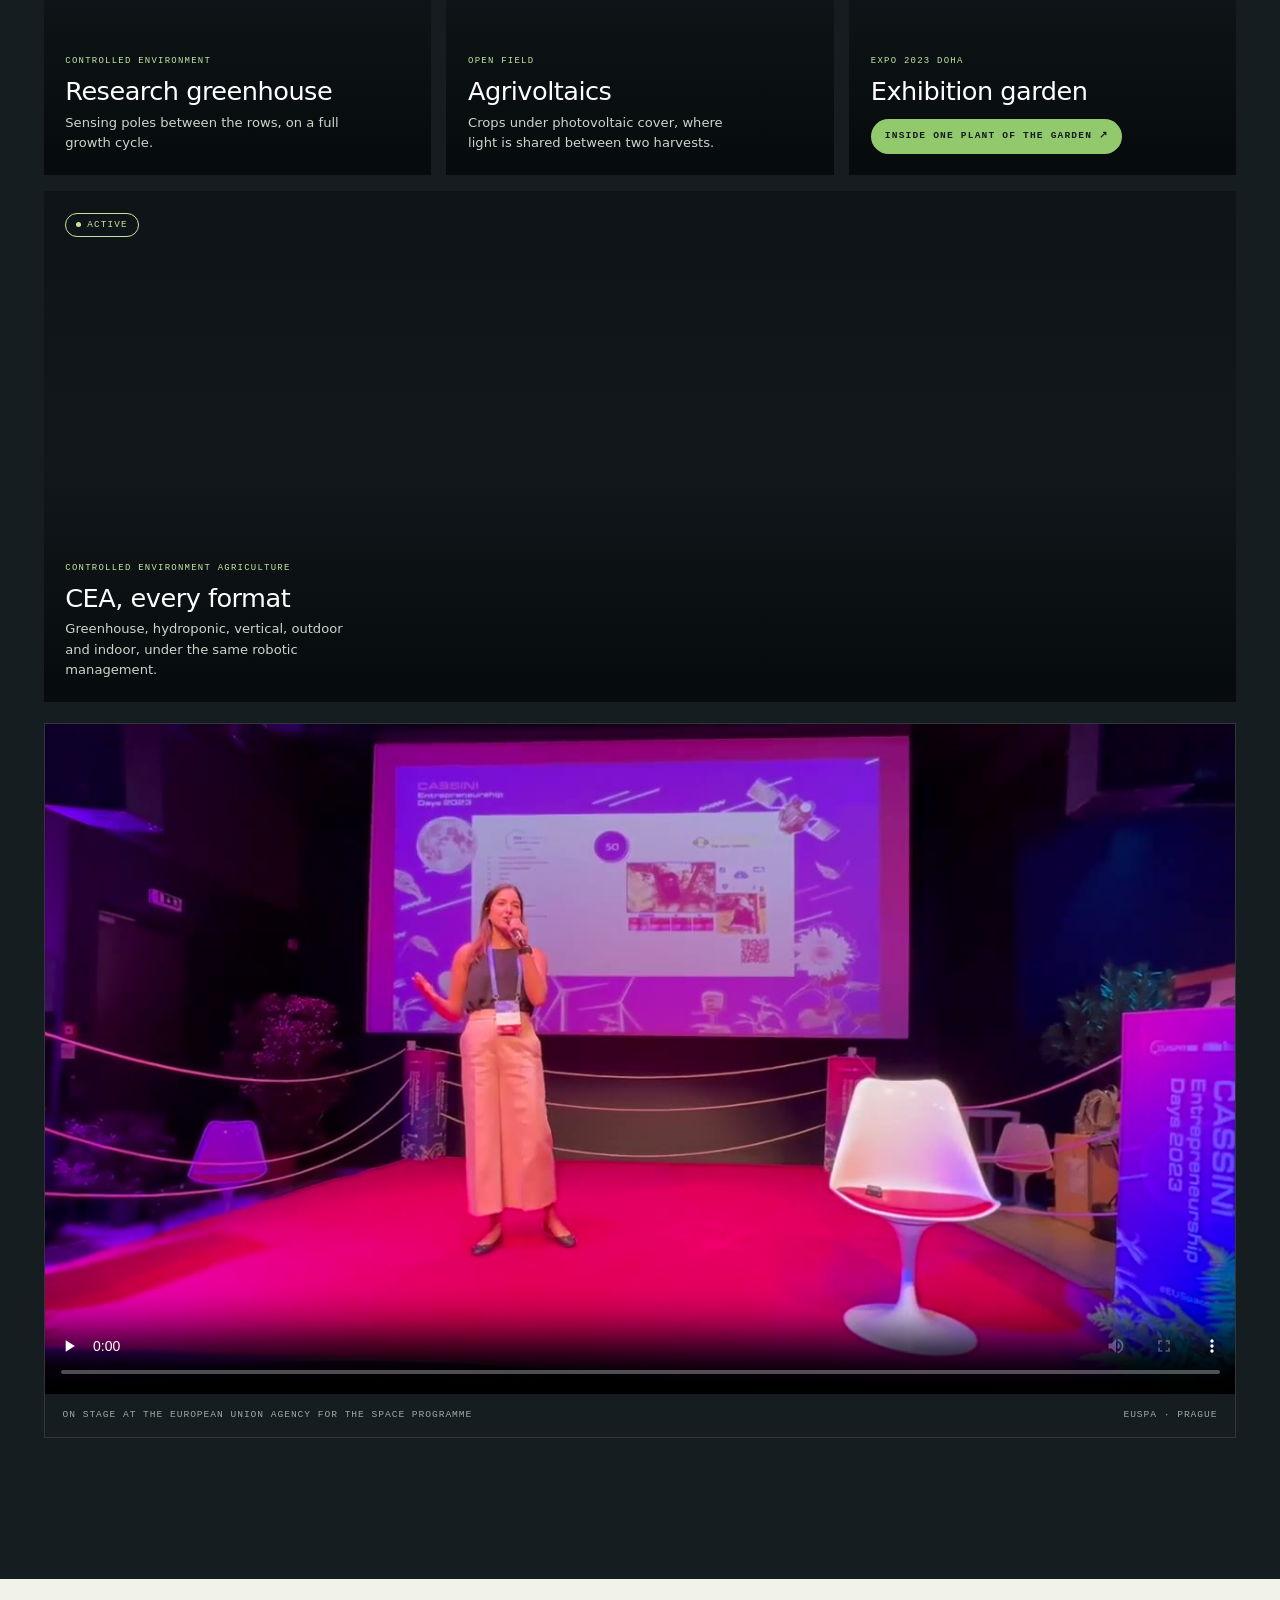
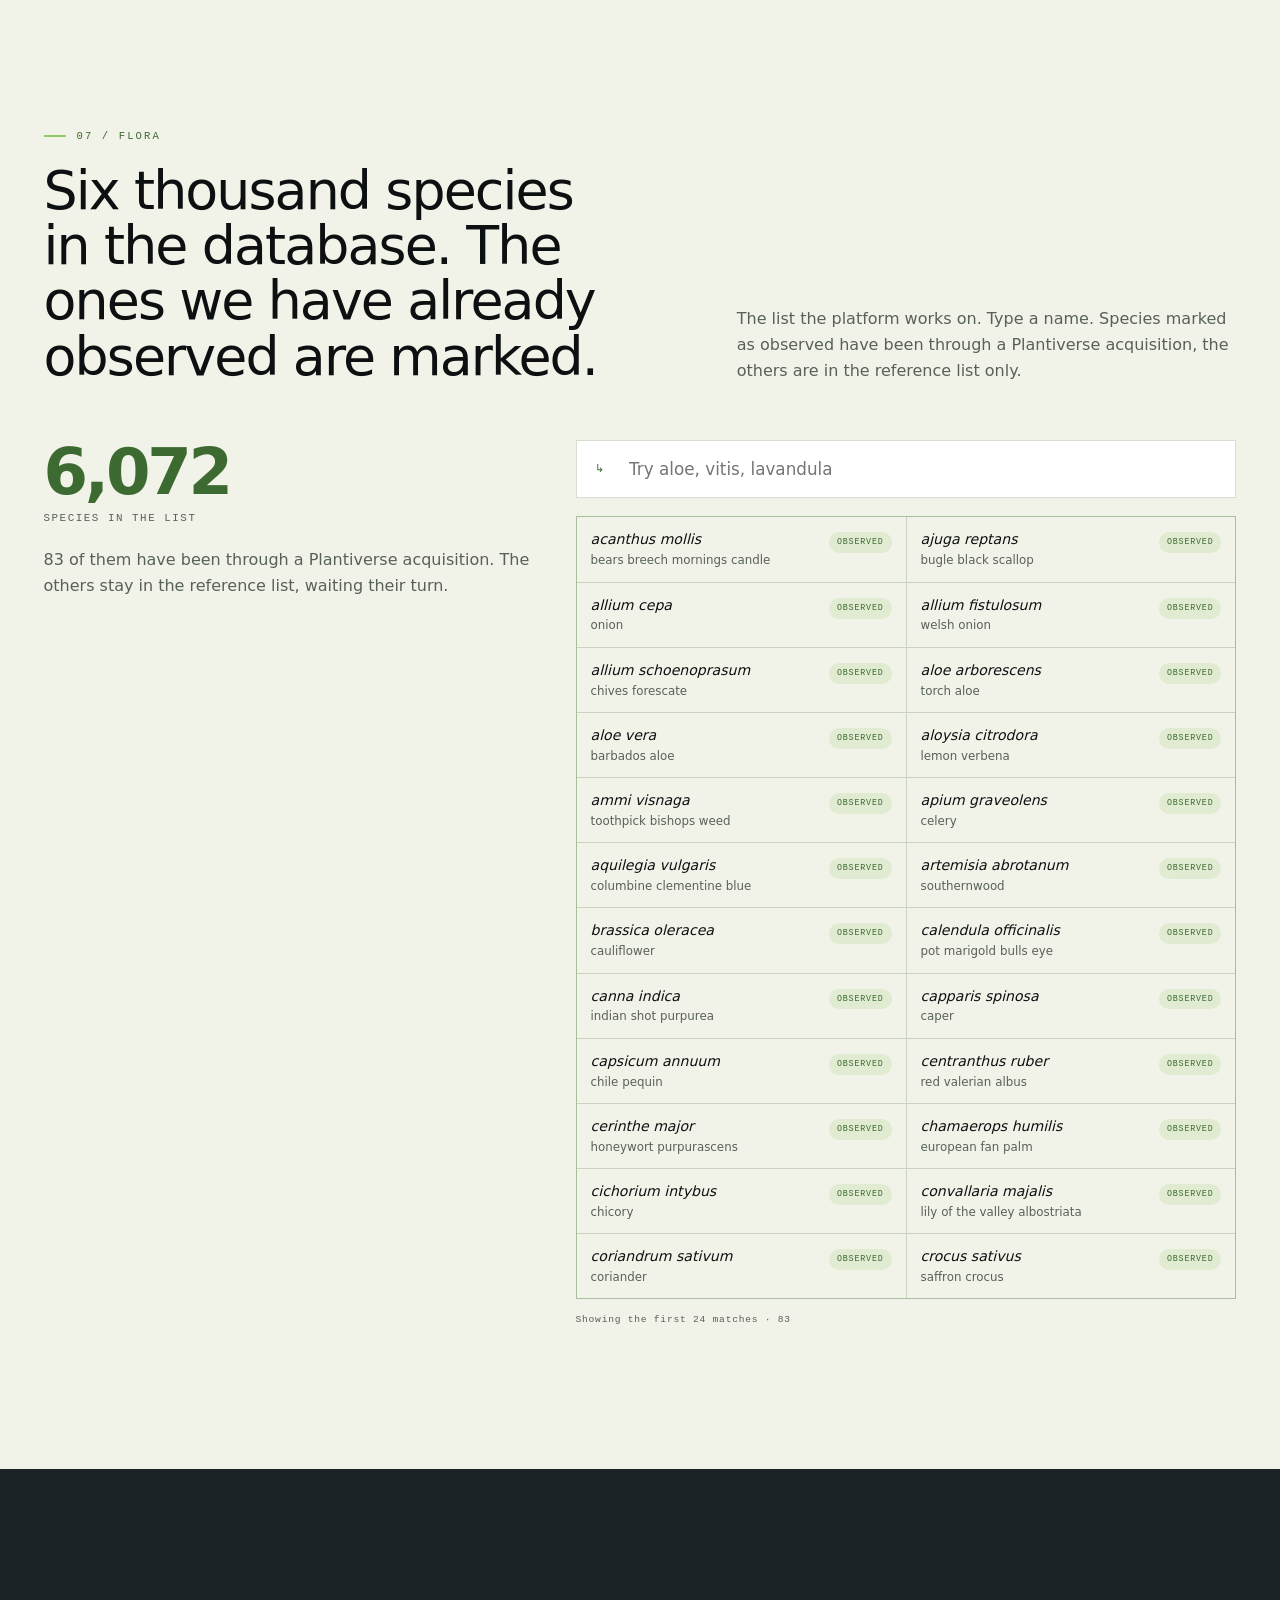
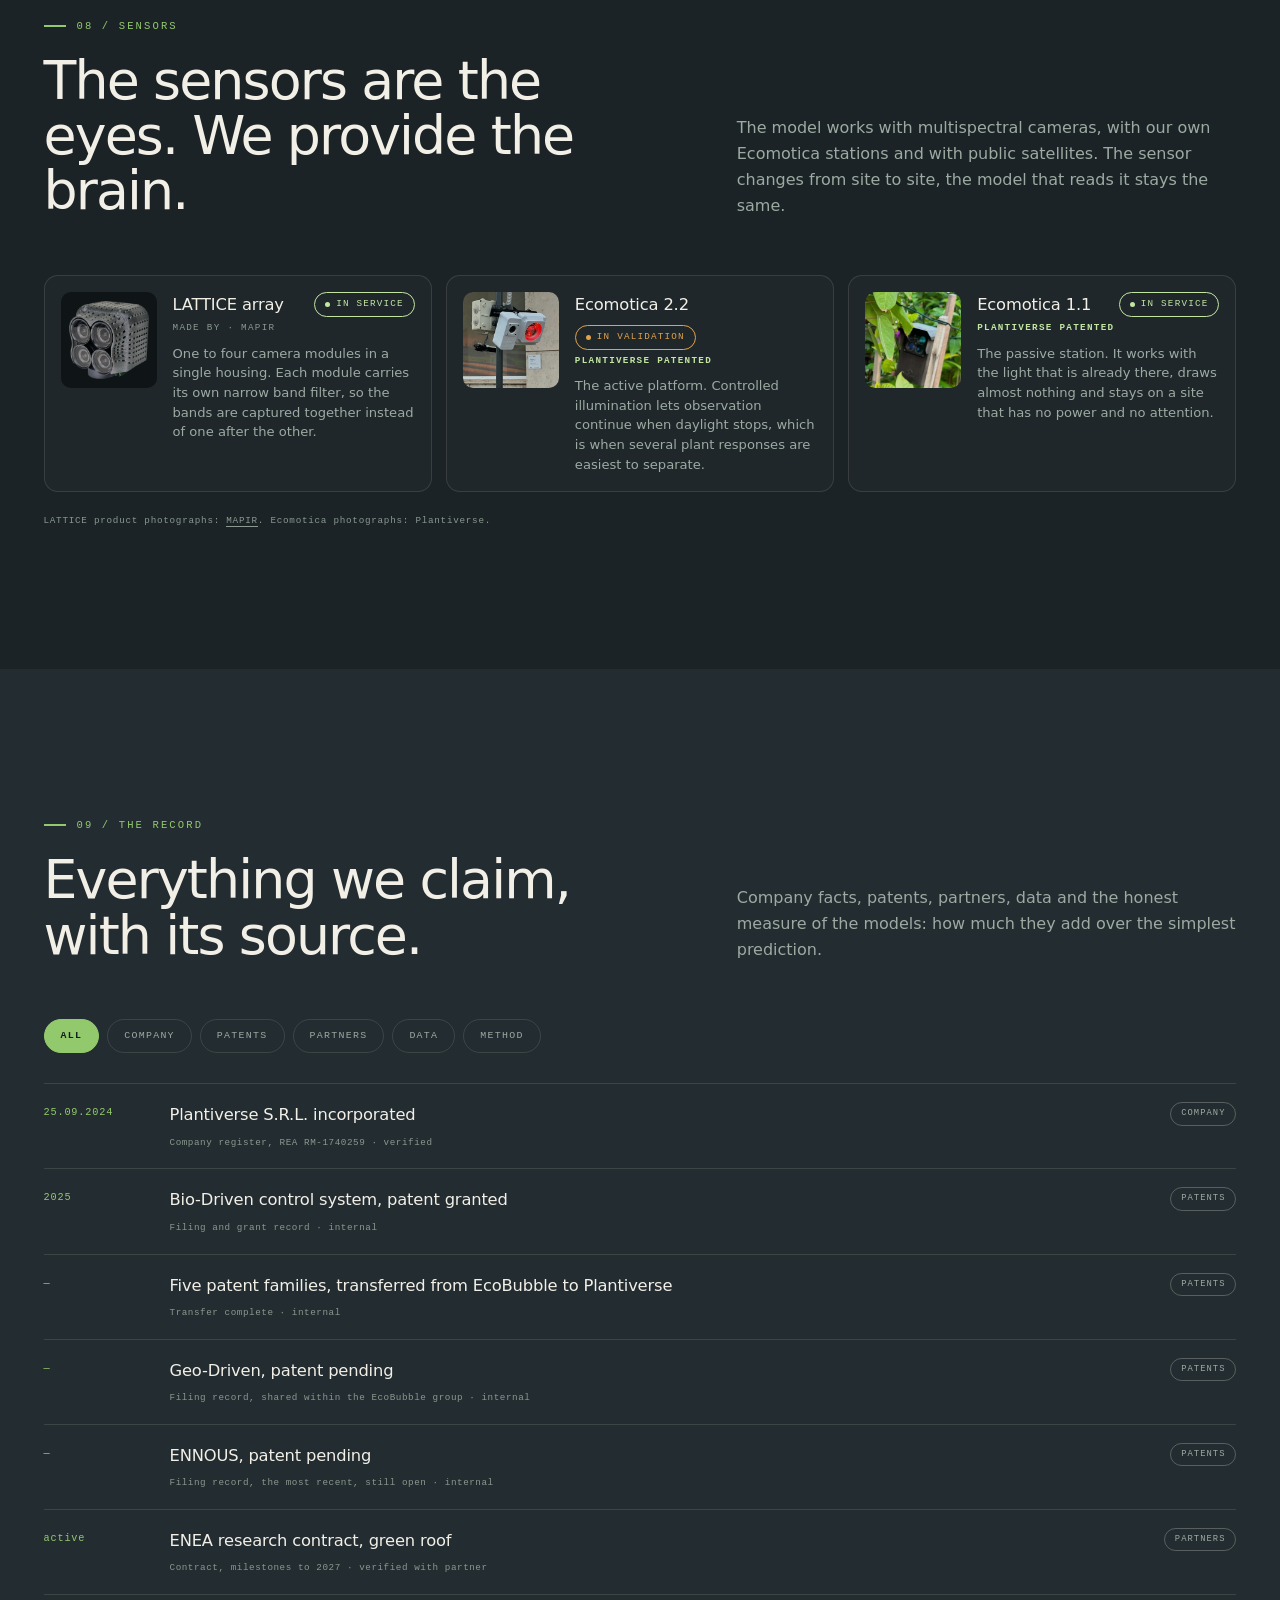
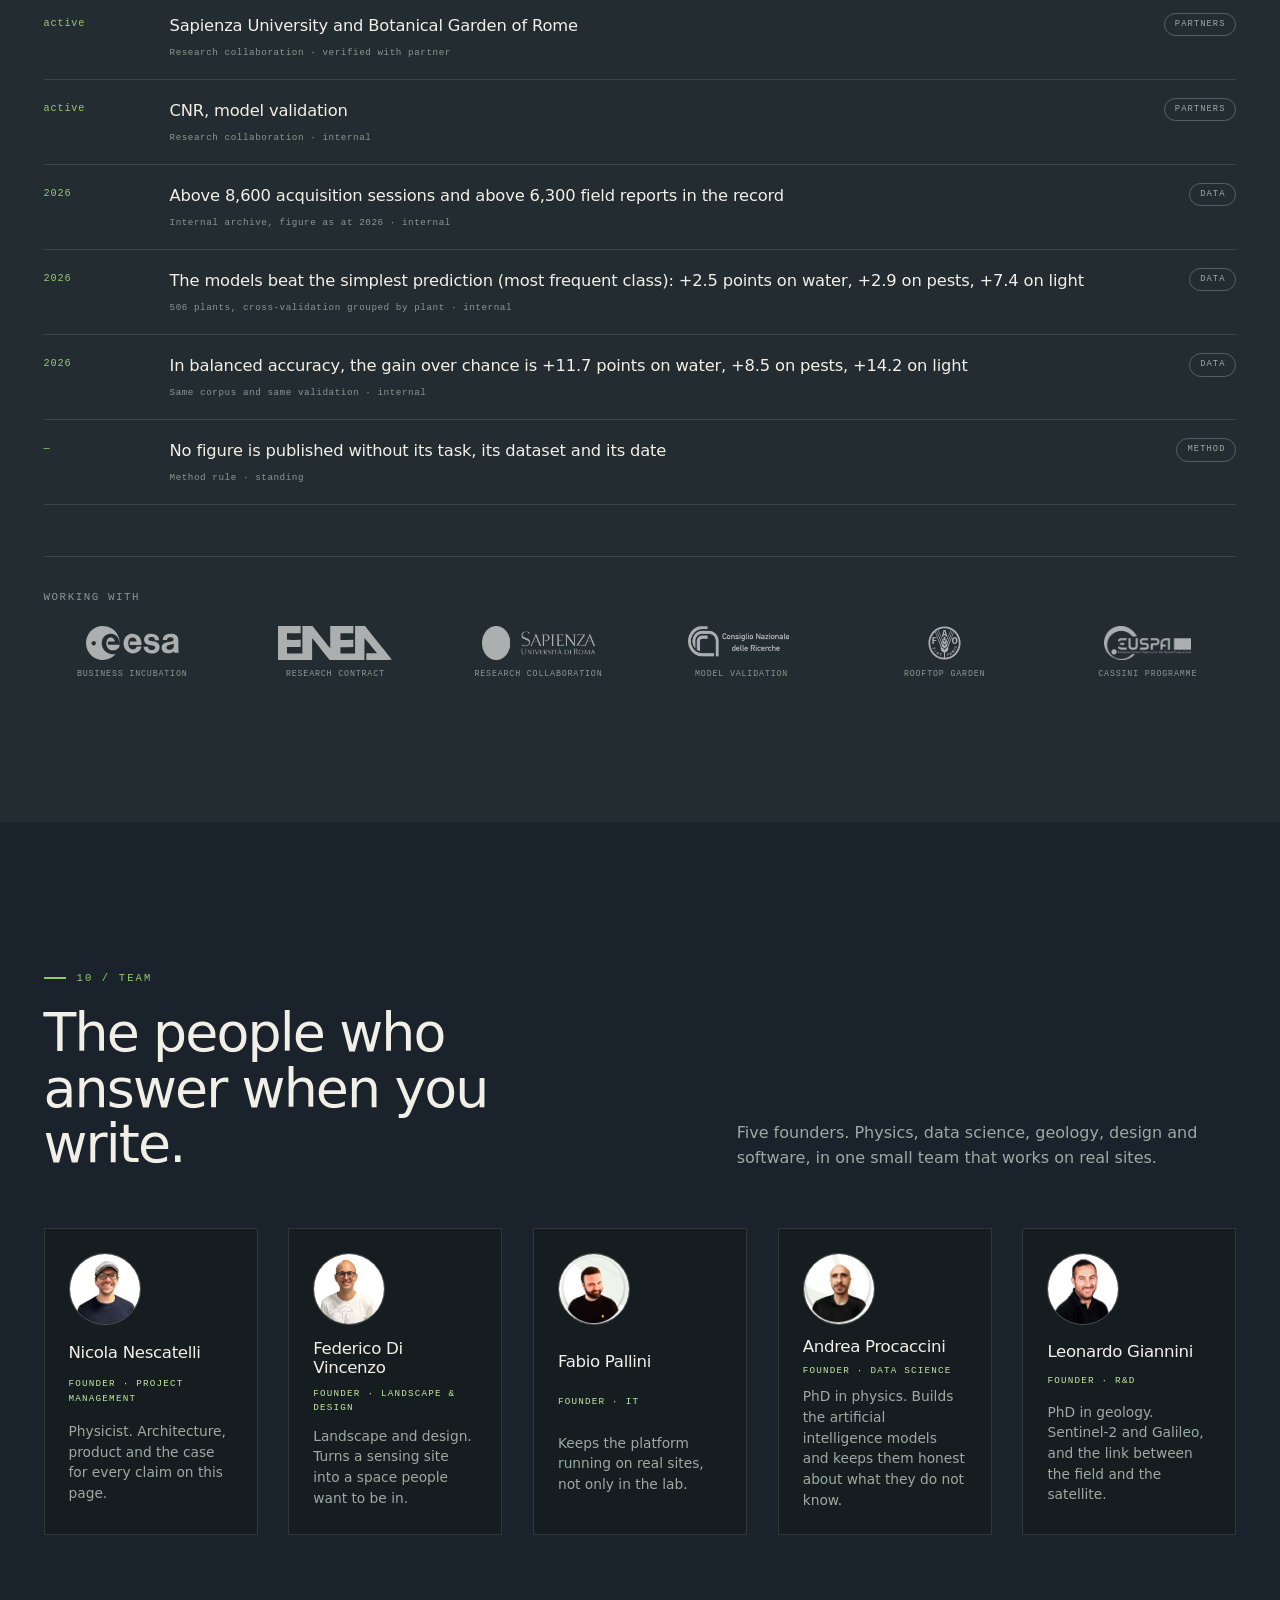
==== commit e7384e01: "Sito v2: sezione Pilota, hero orientato al cliente, pagine capitale naturale IT/EN" ====
--- a/index.html
+++ b/index.html
@@ -4,16 +4,16 @@
 <meta charset="utf-8">
 <meta name="viewport" content="width=device-width, initial-scale=1">
 <meta name="theme-color" content="#11171a">
-<title>Plantiverse · artificial intelligence that listens to plants</title>
-<meta name="description" content="Plantiverse builds artificial intelligence for living systems: models that read every plant together with satellites, weather and site history, and propose the next move with its confidence and its source.">
+<title>Plantiverse · natural capital evidence from satellites and AI</title>
+<meta name="description" content="A 4-6 week pilot that turns satellite, weather and site data into sourced evidence on the state and change of your land, forests and green infrastructure. No hardware needed.">
 <meta name="author" content="Plantiverse S.R.L.">
 <meta name="robots" content="index,follow">
 <link rel="canonical" href="https://www.plantiverse.it/">
 <meta property="og:type" content="website">
 <meta property="og:site_name" content="Plantiverse">
 <meta property="og:locale" content="en_GB">
-<meta property="og:title" content="Plantiverse · artificial intelligence that listens to plants">
-<meta property="og:description" content="Models that read every plant together with satellites, weather and site history, and propose the next move with its confidence and its source.">
+<meta property="og:title" content="Plantiverse · natural capital evidence from satellites and AI">
+<meta property="og:description" content="Sourced evidence on land, forests and green infrastructure from satellites, weather and site history. A 4-6 week pilot, no hardware.">
 <meta property="og:image" content="assets/brand/og-card.jpg">
 <meta property="og:image:width" content="1200">
 <meta property="og:image:height" content="630">
@@ -35,7 +35,7 @@
   "email": "info@plantiverse.it",
   "address": { "@type": "PostalAddress", "streetAddress": "Via Benadir 8", "postalCode": "00199", "addressLocality": "Rome", "addressCountry": "IT" },
   "parentOrganization": { "@type": "Organization", "name": "EcoBubble" },
-  "knowsAbout": ["artificial intelligence", "machine learning for plants", "decision support", "digital twin", "multispectral sensing", "precision viticulture", "controlled environment agriculture"]
+  "knowsAbout": ["natural capital", "ESG evidence", "Sentinel-2 vegetation monitoring", "artificial intelligence", "machine learning for plants", "decision support", "digital twin", "multispectral sensing", "precision viticulture", "controlled environment agriculture"]
 }
 </script>
 </head>
@@ -46,6 +46,7 @@
 <nav class="spine" id="spine" aria-label="Section index">
   <span class="spine__fill" id="spineFill" aria-hidden="true"></span>
   <div class="spine__list">
+    <a class="spine__dot" href="#pilot" data-sec="pilot"><i></i><span data-i18n="nav.pilot">Pilot</span></a>
     <a class="spine__dot" href="#mind" data-sec="mind"><i></i><span data-i18n="nav.mind">Intelligence</span></a>
     <a class="spine__dot" href="#machine" data-sec="machine"><i></i><span data-i18n="nav.machine">Vision</span></a>
     <a class="spine__dot" href="#sequence" data-sec="sequence"><i></i><span data-i18n="nav.sequence">Cycle</span></a>
@@ -67,6 +68,7 @@
       <span>PLANTIVERSE</span>
     </a>
     <nav class="nav" aria-label="Primary">
+      <a href="#pilot" data-i18n="nav.pilot">Pilot</a>
       <a href="#mind" data-i18n="nav.mind">Intelligence</a>
       <a href="#platform" data-i18n="nav.platform">Platform</a>
       <a href="#data" data-i18n="nav.data">Data</a>
@@ -88,6 +90,7 @@
 </header>
 
 <nav class="drawer" id="drawer" aria-label="Mobile">
+  <a href="#pilot"><span data-i18n="nav.pilot">Pilot</span><span>00</span></a>
   <a href="#mind"><span data-i18n="nav.mind">Intelligence</span><span>01</span></a>
   <a href="#machine"><span data-i18n="nav.machine">Vision</span><span>02</span></a>
   <a href="#sequence"><span data-i18n="nav.sequence">Cycle</span><span>03</span></a>
@@ -113,16 +116,16 @@
   </div>
   <div class="hero__veil hero__veil--ai" aria-hidden="true"></div>
   <div class="wrap">
-    <span class="eyebrow" data-i18n="hero.eyebrow">Artificial intelligence for living systems · Rome</span>
+    <span class="eyebrow" data-i18n="hero.eyebrow">Natural capital evidence for land, forests and green assets · Rome</span>
     <h1 class="display hero__title" data-i18n-html="hero.title">Plants already say<br><em>what they need.</em></h1>
     <div class="hero__foot">
       <div class="hero__copy">
-        <p class="hero__lede" data-i18n="hero.lede">Our artificial intelligence listens.</p>
-        <p class="hero__invite" data-i18n="hero.invite">Bring your green areas or biological systems: the model learns your site.</p>
+        <p class="hero__lede" data-i18n="hero.lede">We read your sites from space and from the ground, with satellites, weather and site history, and give you indicators of state and change where every figure carries its source, its date and its confidence.</p>
+        <p class="hero__invite" data-i18n="hero.invite">A pilot takes 4 to 6 weeks and needs no hardware: send us the boundaries of one to three sites.</p>
       </div>
       <div class="btn-row">
-        <a class="btn btn--fill" href="#mind"><span data-i18n="hero.cta1">See how it reasons</span> <span aria-hidden="true">&#8600;</span></a>
-        <a class="btn" href="#contact"><span data-i18n="hero.cta2">Start a pilot</span> <span aria-hidden="true">&#8599;</span></a>
+        <a class="btn btn--fill" href="#contact"><span data-i18n="hero.cta2">Request a pilot</span> <span aria-hidden="true">&#8599;</span></a>
+        <a class="btn" href="#pilot"><span data-i18n="hero.cta1">How the pilot works</span> <span aria-hidden="true">&#8600;</span></a>
       </div>
     </div>
     <div class="proof">
@@ -134,6 +137,30 @@
     </div>
   </div>
   <span class="hero__scroll mono" aria-hidden="true"><span data-i18n="hero.scroll">Scroll</span></span>
+</section>
+
+<!-- ===== 00 the pilot ===== -->
+<section class="block block--light" id="pilot">
+  <div class="wrap">
+    <div class="head rise">
+      <div>
+        <span class="eyebrow" data-i18n="pilot.eyebrow">The pilot</span>
+        <h2 class="h2" data-i18n="pilot.title">Four to six weeks, no hardware, one report you can show.</h2>
+      </div>
+      <p class="lede" data-i18n="pilot.lede"></p>
+    </div>
+    <div class="pilot3 rise">
+      <article><span class="mono">01</span><h3 data-i18n="pilot.c1t">You send</h3><p data-i18n="pilot.c1"></p></article>
+      <article><span class="mono">02</span><h3 data-i18n="pilot.c2t">We build</h3><p data-i18n="pilot.c2"></p></article>
+      <article><span class="mono">03</span><h3 data-i18n="pilot.c3t">You receive</h3><p data-i18n="pilot.c3"></p></article>
+    </div>
+    <p class="pilot__note rise" data-i18n="pilot.not"></p>
+    <p class="pilot__note rise" data-i18n="pilot.fee"></p>
+    <div class="btn-row rise">
+      <a class="btn btn--fill" href="#contact"><span data-i18n="pilot.go">Request a pilot</span> <span aria-hidden="true">&#8599;</span></a>
+      <a class="btn" href="natural-capital.html" data-lang-href="it:capitale-naturale.html,en:natural-capital.html"><span data-i18n="pilot.page">Read the natural capital page</span> <span aria-hidden="true">&#8599;</span></a>
+    </div>
+  </div>
 </section>
 
 <!-- ===== 01 the reasoning ===== -->
--- a/assets/css/ai.css
+++ b/assets/css/ai.css
@@ -262,3 +262,13 @@
 }
 .psim__chart { position: relative; }
 .psim__heatl { position: absolute; top: 14px; transform: translateX(-50%); white-space: nowrap; color: var(--amber); font-family: var(--mono); font-size: 0.56rem; letter-spacing: 0.12em; text-transform: uppercase; }
+
+/* --- pilot section (27/10) ------------------------------------------------ */
+.pilot3 { display: grid; grid-template-columns: repeat(3, minmax(0, 1fr)); gap: clamp(14px, 2vw, 28px); margin-top: clamp(24px, 3vw, 44px); }
+.pilot3 article { border-top: 1px solid currentColor; padding-top: 18px; }
+.pilot3 .mono { opacity: .6; }
+.pilot3 h3 { font-size: clamp(1.15rem, 1.6vw, 1.45rem); margin: 8px 0 10px; }
+.pilot3 p { line-height: 1.6; max-width: 38ch; }
+.pilot__note { margin-top: 22px; max-width: 70ch; line-height: 1.6; }
+#pilot .btn-row { margin-top: 28px; }
+@media (max-width: 860px) { .pilot3 { grid-template-columns: 1fr; } }
